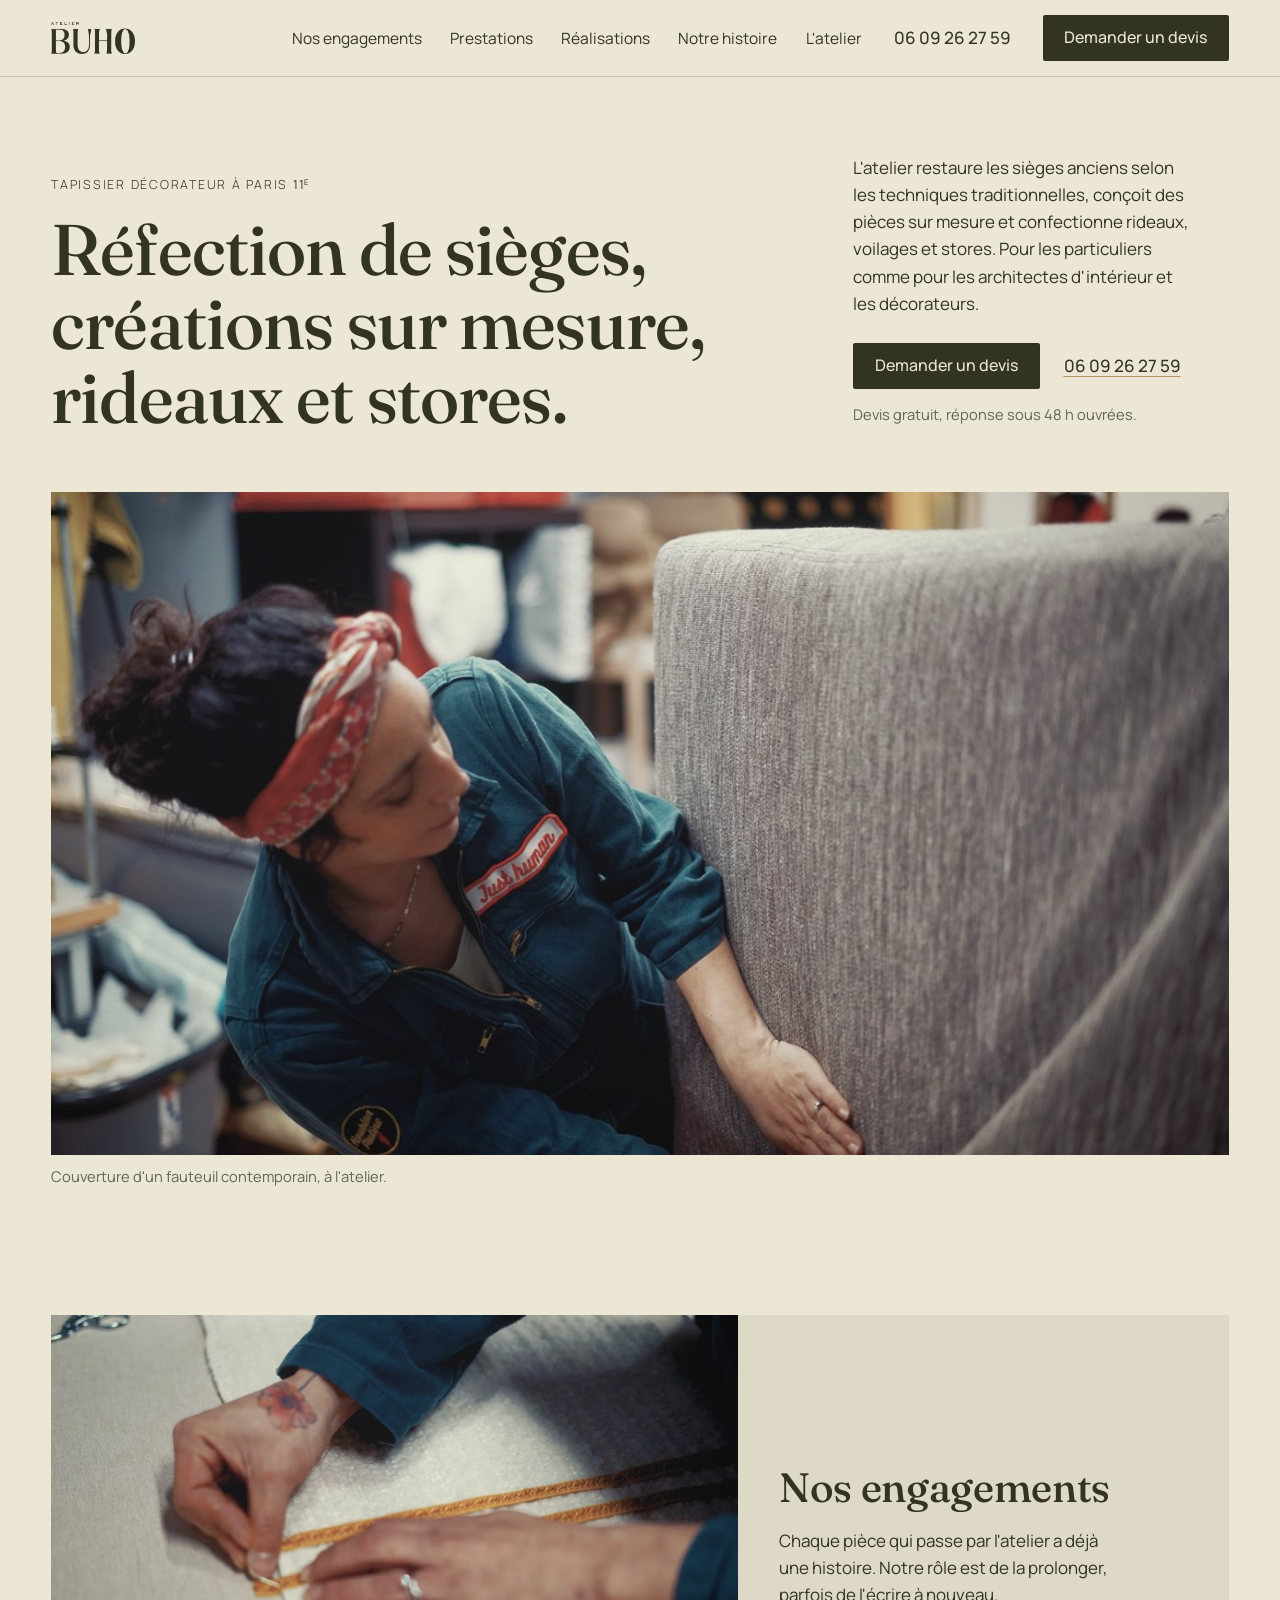
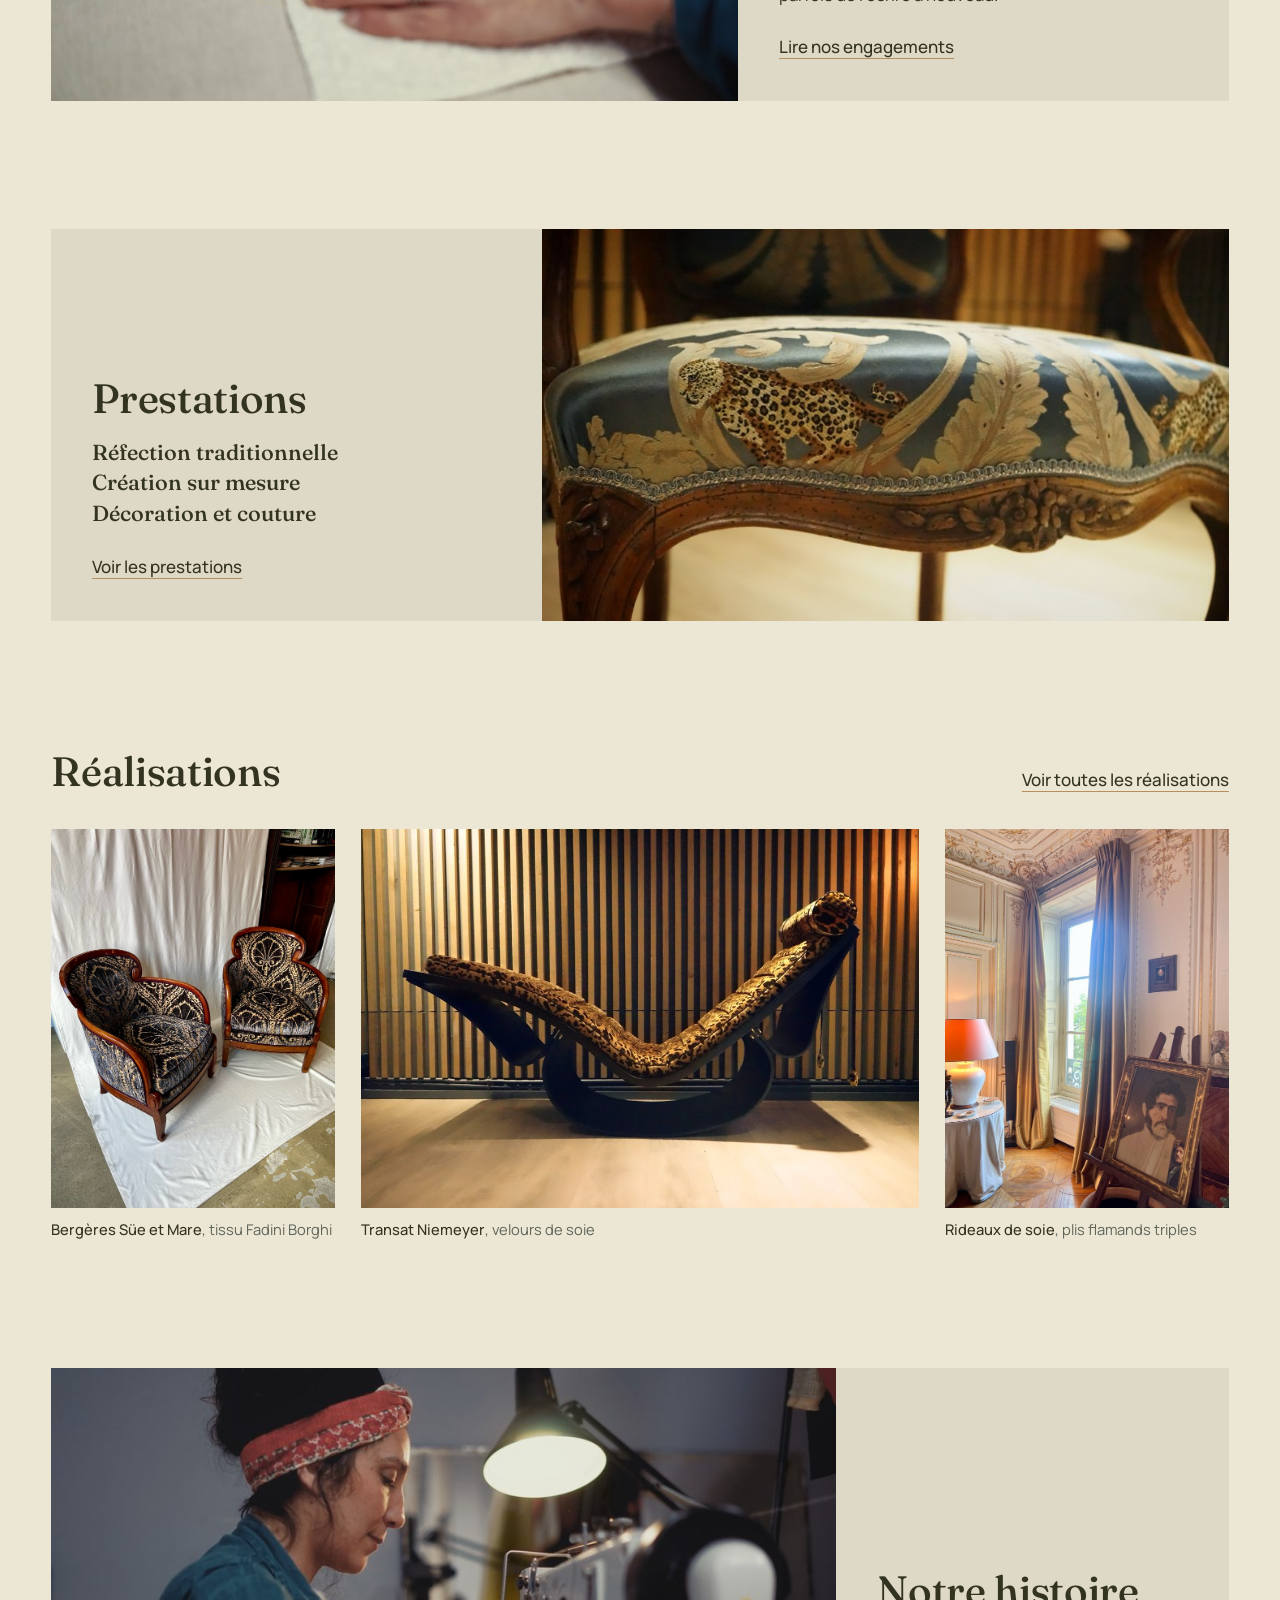
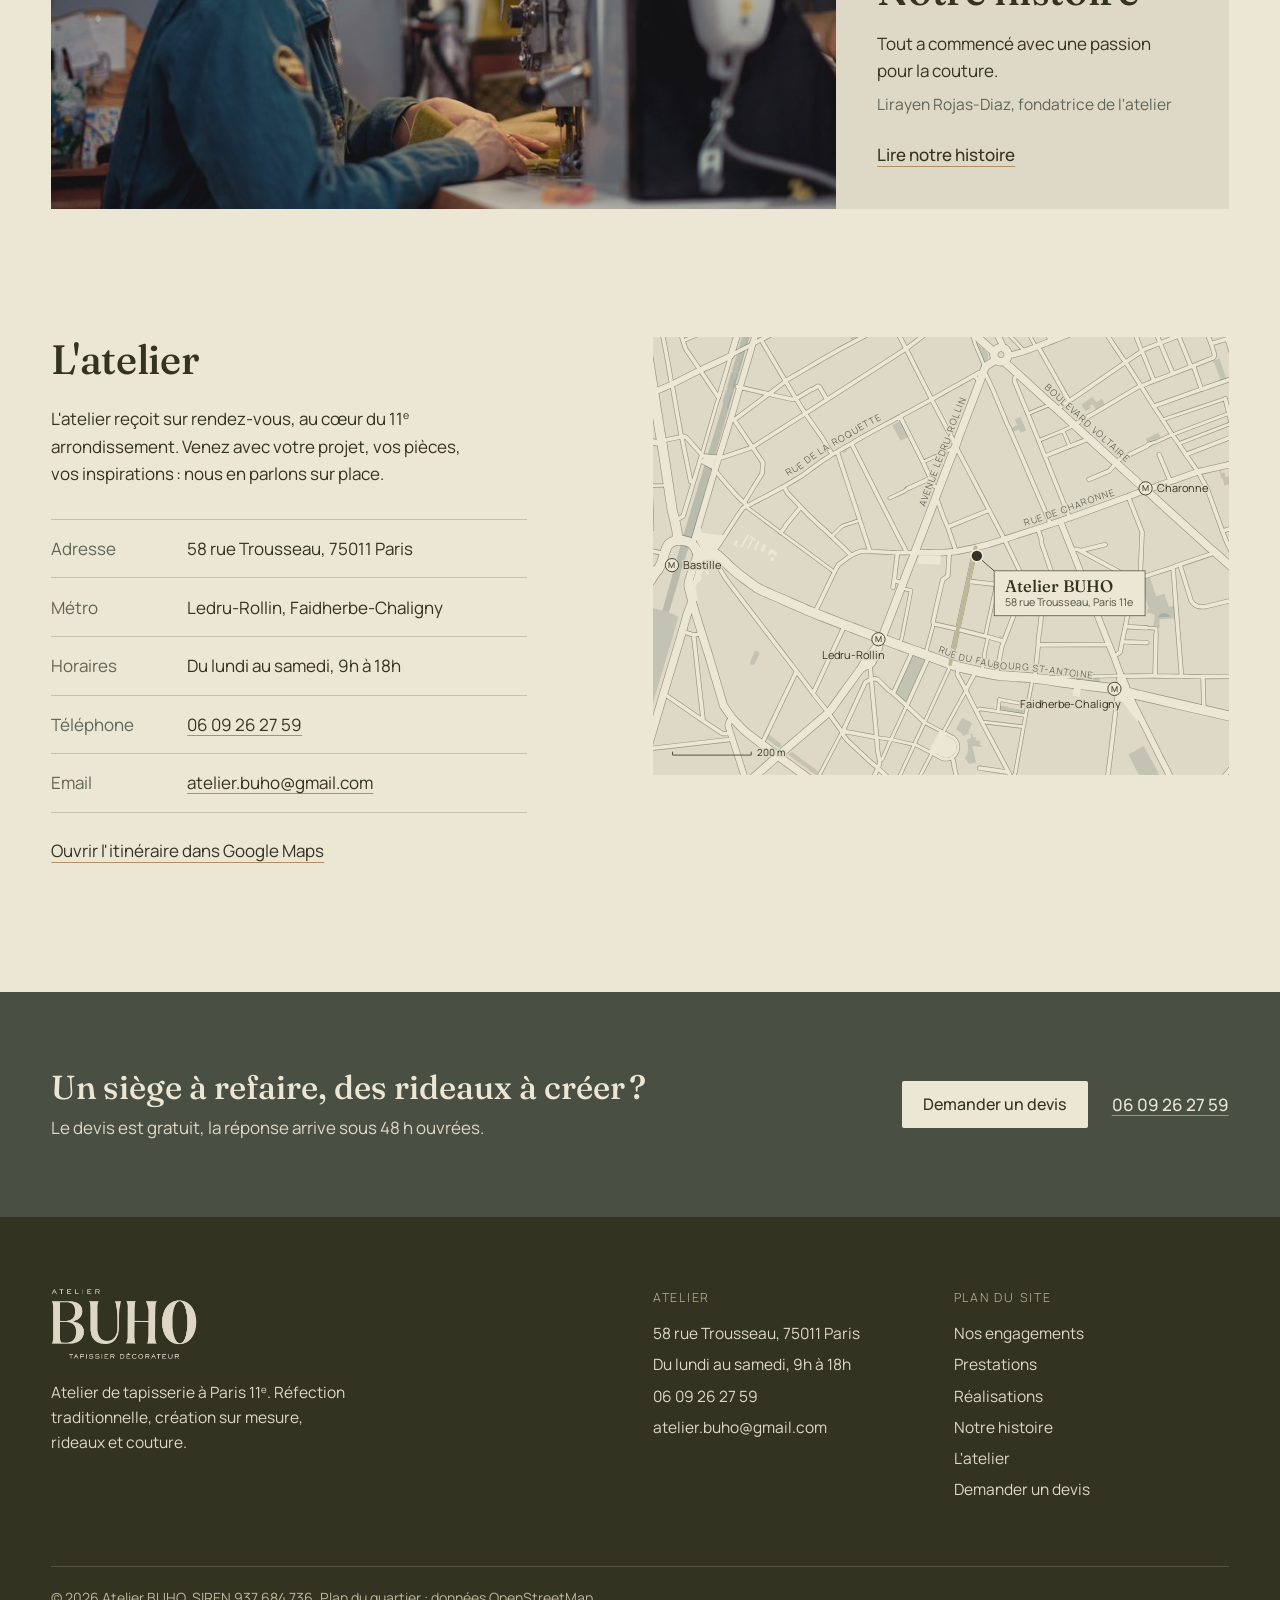
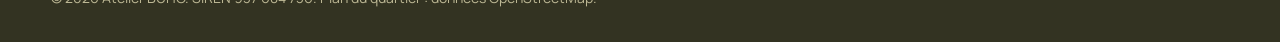
==== v4/index.html @ 05dddcb2 "V3 (une page) et V4 (accueil allégé + pages) - index-v3.html : refonte éditoriale sur une seule page" ====
<!DOCTYPE html>
<html lang="fr">
<head>
  <meta charset="UTF-8" />
  <meta name="viewport" content="width=device-width, initial-scale=1.0" />
  <title>Atelier BUHO · Tapissier décorateur à Paris 11ᵉ · Réfection et création sur mesure</title>
  <meta name="description" content="Atelier de tapisserie décorateur à Paris 11ᵉ, rue Trousseau. Réfection traditionnelle de sièges, création sur mesure, rideaux et décoration couture. Savoir-faire artisanal pour particuliers et professionnels." />
  <meta name="author" content="Atelier BUHO" />
  <meta name="robots" content="index, follow" />

  <meta property="og:type" content="website" />
  <meta property="og:locale" content="fr_FR" />
  <meta property="og:site_name" content="Atelier BUHO" />
  <meta property="og:title" content="Atelier BUHO · Tapissier décorateur à Paris 11ᵉ · Réfection et création sur mesure" />
  <meta property="og:description" content="Atelier de tapisserie décorateur à Paris 11ᵉ, rue Trousseau. Réfection traditionnelle de sièges, création sur mesure, rideaux et décoration couture. Savoir-faire artisanal pour particuliers et professionnels." />
  <meta property="og:image" content="../images/photos/atelier-couverture-fauteuil-1280.jpg" />
  <meta name="twitter:card" content="summary_large_image" />

  <!-- Schema.org : LocalBusiness -->
  <script type="application/ld+json">
  {
    "@context": "https://schema.org",
    "@type": "LocalBusiness",
    "@id": "https://atelier-buho.com/#business",
    "name": "Atelier BUHO",
    "description": "Atelier de tapisserie décorateur à Paris 11ᵉ. Réfection traditionnelle, création sur mesure, rideaux et décoration couture.",
    "url": "https://atelier-buho.com/",
    "telephone": "+33609262759",
    "email": "atelier.buho@gmail.com",
    "image": "https://atelier-buho.com/images/photos/atelier-couverture-fauteuil-1280.jpg",
    "priceRange": "€€€",
    "openingHours": "Mo-Sa 09:00-18:00",
    "address": {
      "@type": "PostalAddress",
      "streetAddress": "58 rue Trousseau",
      "addressLocality": "Paris",
      "postalCode": "75011",
      "addressCountry": "FR"
    },
    "geo": {
      "@type": "GeoCoordinates",
      "latitude": "48.8538",
      "longitude": "2.3795"
    },
    "founder": {
      "@type": "Person",
      "name": "Lirayen Rojas-Diaz",
      "jobTitle": "Tapissière décoratrice"
    },
    "areaServed": {
      "@type": "City",
      "name": "Paris"
    },
    "knowsAbout": [
      "Tapisserie d'ameublement",
      "Réfection de sièges anciens",
      "Création de mobilier sur mesure",
      "Rideaux sur mesure",
      "Décoration textile"
    ]
  }
  </script>

  <!-- Substituts web (utilisés seulement si les polices de la charte ne sont pas disponibles) -->
  <link rel="preconnect" href="https://fonts.googleapis.com" />
  <link rel="preconnect" href="https://fonts.gstatic.com" crossorigin />
  <link href="https://fonts.googleapis.com/css2?family=Fraunces:opsz,wght@9..144,500&display=swap" rel="stylesheet" />
  <link href="https://fonts.googleapis.com/css2?family=Manrope:wght@400;500&display=swap" rel="stylesheet" />
  <link rel="stylesheet" href="styles.css" />
</head>
<body class="has-bar">

  <header class="site-header" id="site-header">
    <div class="wrap">
      <a href="index.html" class="brand"><img src="../images/logos/buho-logo-nav-sombre.png" width="600" height="227" alt="Atelier BUHO, retour à l'accueil" /></a>
      <nav class="nav" id="nav" aria-label="Navigation principale">
        <ul>
          <li><a href="engagements.html">Nos engagements</a></li>
          <li><a href="prestations.html">Prestations</a></li>
          <li><a href="realisations.html">Réalisations</a></li>
          <li><a href="histoire.html">Notre histoire</a></li>
          <li><a href="#atelier">L'atelier</a></li>
          <li class="nav-rdv"><a href="contact.html">Demander un devis</a></li>
        </ul>
      </nav>
      <a href="tel:+33609262759" class="header-tel">06 09 26 27 59</a>
      <a href="contact.html" class="btn header-cta">Demander un devis</a>
      <button type="button" class="menu-toggle" id="menu-toggle" aria-expanded="false" aria-controls="nav">Menu</button>
    </div>
  </header>

  <main>

    <!-- OUVERTURE -->
    <section class="hero" id="top">
      <div class="wrap">
        <div class="hero-head cols">
          <div class="hero-title">
            <h1 class="label">Tapissier décorateur à Paris <span class="num">11<sup>e</sup></span></h1>
            <p class="display"><span>Réfection de sièges,</span> <span>créations sur mesure,</span> <span>rideaux et stores.</span></p>
          </div>
          <div class="hero-aside">
            <p>L'atelier restaure les sièges anciens selon les techniques traditionnelles, conçoit des pièces sur mesure et confectionne rideaux, voilages et stores. Pour les particuliers comme pour les architectes d'intérieur et les décorateurs.</p>
            <p class="actions">
              <a href="contact.html" class="btn">Demander un devis</a>
              <a href="tel:+33609262759" class="tel nowrap">06 09 26 27 59</a>
            </p>
            <p class="reassure">Devis gratuit, réponse sous 48 h ouvrées.</p>
          </div>
        </div>
        <figure>
          <img src="../images/photos/atelier-couverture-fauteuil-1280.jpg" srcset="../images/photos/atelier-couverture-fauteuil-1280.jpg 1280w, ../images/photos/atelier-couverture-fauteuil-2560.jpg 2560w" sizes="(min-width: 1440px) 1320px, 92vw" width="2560" height="1440" alt="Lirayen Rojas-Diaz tend un tissu gris sur le dossier d'un fauteuil contemporain, dans l'atelier" />
          <figcaption>Couverture d'un fauteuil contemporain, à l'atelier.</figcaption>
        </figure>
      </div>
    </section>

    <!-- NOS ENGAGEMENTS -->
    <section class="teaser">
      <div class="wrap cols">
        <a href="engagements.html" class="teaser-media" tabindex="-1" aria-hidden="true">
          <img src="../images/photos/atelier-passementerie-mains-900.jpg" srcset="../images/photos/atelier-passementerie-mains-900.jpg 900w, ../images/photos/atelier-passementerie-mains-1800.jpg 1800w" sizes="(max-width: 900px) 92vw, 54vw" width="1800" height="1013" loading="lazy" decoding="async" alt="Deux mains épinglent un galon doré sur un tissu clair" />
        </a>
        <div class="teaser-text">
          <h2>Nos engagements</h2>
          <p>Chaque pièce qui passe par l'atelier a déjà une histoire. Notre rôle est de la prolonger, parfois de l'écrire à nouveau.</p>
          <a class="more" href="engagements.html">Lire nos engagements</a>
        </div>
      </div>
    </section>

    <!-- PRESTATIONS -->
    <section class="teaser flip">
      <div class="wrap cols">
        <a href="prestations.html" class="teaser-media" tabindex="-1" aria-hidden="true">
          <img src="../images/photos/cabriolet-louis-xv-rubelli-900.jpg" srcset="../images/photos/cabriolet-louis-xv-rubelli-900.jpg 900w, ../images/photos/cabriolet-louis-xv-rubelli-1800.jpg 1800w" sizes="(max-width: 900px) 92vw, 54vw" width="1800" height="1027" loading="lazy" decoding="async" alt="Détail de l'assise d'un cabriolet Louis XV : soierie bleue à feuillages et léopard, galon et bois sculpté" />
        </a>
        <div class="teaser-text">
          <h2>Prestations</h2>
          <ul class="teaser-list">
            <li><a href="prestations.html#refection">Réfection traditionnelle</a></li>
            <li><a href="prestations.html#creation">Création sur mesure</a></li>
            <li><a href="prestations.html#couture">Décoration et couture</a></li>
          </ul>
          <a class="more" href="prestations.html">Voir les prestations</a>
        </div>
      </div>
    </section>

    <!-- RÉALISATIONS -->
    <section class="teaser">
      <div class="wrap">
        <div class="teaser-head">
          <h2>Réalisations</h2>
          <a class="more" href="realisations.html">Voir toutes les réalisations</a>
        </div>
        <div class="row">
          <figure style="--ar: 0.750">
            <img src="../images/photos/bergeres-sue-et-mare-700.jpg" srcset="../images/photos/bergeres-sue-et-mare-700.jpg 700w, ../images/photos/bergeres-sue-et-mare-1400.jpg 1400w" sizes="(max-width: 640px) 92vw, (min-width: 1440px) 333px, 23vw" width="1400" height="1867" loading="lazy" decoding="async" alt="Paire de bergères Art déco en bois verni, recouvertes d'un velours sombre à grands motifs clairs" />
            <figcaption><strong>Bergères Süe et Mare</strong>, tissu Fadini Borghi</figcaption>
          </figure>
          <figure style="--ar: 1.476">
            <img src="../images/photos/transat-niemeyer-profil-900.jpg" srcset="../images/photos/transat-niemeyer-profil-900.jpg 900w, ../images/photos/transat-niemeyer-profil-1800.jpg 1594w" sizes="(max-width: 640px) 92vw, (min-width: 1440px) 655px, 46vw" width="1594" height="1080" loading="lazy" decoding="async" alt="Transat à bascule vu de profil, matelas en velours imprimé léopard, devant un mur de lattes de bois" />
            <figcaption><strong>Transat Niemeyer</strong>, velours de soie</figcaption>
          </figure>
          <figure style="--ar: 0.750">
            <img src="../images/photos/rideaux-soie-plis-flamands-700.jpg" srcset="../images/photos/rideaux-soie-plis-flamands-700.jpg 700w, ../images/photos/rideaux-soie-plis-flamands-1400.jpg 1400w" sizes="(max-width: 640px) 92vw, (min-width: 1440px) 333px, 23vw" width="1400" height="1867" loading="lazy" decoding="async" alt="Grands rideaux de soie dorée dans un salon à boiseries et plafond mouluré" />
            <figcaption><strong>Rideaux de soie</strong>, plis flamands triples</figcaption>
          </figure>
        </div>
      </div>
    </section>

    <!-- NOTRE HISTOIRE -->
    <section class="teaser wide">
      <div class="wrap cols">
        <a href="histoire.html" class="teaser-media" tabindex="-1" aria-hidden="true">
          <img src="../images/photos/lirayen-machine-900.jpg" srcset="../images/photos/lirayen-machine-900.jpg 900w, ../images/photos/lirayen-machine-1800.jpg 1800w" sizes="(max-width: 900px) 92vw, 62vw" width="1800" height="1013" loading="lazy" decoding="async" alt="Lirayen Rojas-Diaz de profil, à la machine à coudre, sous la lampe de l'atelier" />
        </a>
        <div class="teaser-text">
          <h2>Notre histoire</h2>
          <p>Tout a commencé avec une passion pour la couture.</p>
          <p class="byline">Lirayen Rojas-Diaz, fondatrice de l'atelier</p>
          <a class="more" href="histoire.html">Lire notre histoire</a>
        </div>
      </div>
    </section>

    <!-- L'ATELIER -->
    <section class="place-section" id="atelier">
      <div class="wrap">
        <div class="place cols">
          <div class="place-info">
            <h2>L'atelier</h2>
            <p>L'atelier reçoit sur rendez-vous, au cœur du 11<sup>e</sup> arrondissement. Venez avec votre projet, vos pièces, vos inspirations : nous en parlons sur place.</p>
            <dl class="info">
              <div>
                <dt>Adresse</dt>
                <dd>58 rue Trousseau, 75011 Paris</dd>
              </div>
              <div>
                <dt>Métro</dt>
                <dd>Ledru-Rollin, Faidherbe-Chaligny</dd>
              </div>
              <div>
                <dt>Horaires</dt>
                <dd>Du lundi au samedi, 9h à 18h</dd>
              </div>
              <div>
                <dt>Téléphone</dt>
                <dd><a href="tel:+33609262759" class="nowrap">06 09 26 27 59</a></dd>
              </div>
              <div>
                <dt>Email</dt>
                <dd><a href="mailto:atelier.buho@gmail.com">atelier.buho@gmail.com</a></dd>
              </div>
            </dl>
            <a class="more" href="https://www.google.com/maps/search/?api=1&amp;query=58+rue+Trousseau+75011+Paris" target="_blank" rel="noopener">Ouvrir l'itinéraire dans Google Maps</a>
          </div>
          <!-- CARTE -->
          <figure class="place-map">
            <a class="plan" href="https://www.google.com/maps/search/?api=1&amp;query=58+rue+Trousseau+75011+Paris" target="_blank" rel="noopener" aria-label="Plan du quartier. L'atelier se trouve au 58 rue Trousseau, entre la rue de Charonne et la rue du Faubourg Saint-Antoine, à quelques minutes à pied des métros Ledru-Rollin et Faidherbe-Chaligny. Ouvrir dans Google Maps.">
<svg viewBox="0 0 1000 760" xmlns="http://www.w3.org/2000/svg" preserveAspectRatio="xMidYMid slice" aria-hidden="true">
<rect width="1000" height="760" fill="#ded8c6"/>
<path d="M39.6 483.6L26.7 505.4L-0.0 550.3L-8.0 564.3L-9.1 568.7L-12.2 567.7L-13.1 570.9L-10.0 571.8L-7.9 577.8L-38.9 686.1L-39.6 688.5L-46.9 714.1L-58.0 792.1L-61.2 814.9L-64.1 836.0L-65.5 837.3L-88.6 843.8L-90.3 843.9L-91.2 843.8L-92.1 843.4L-92.7 843.1L-93.3 842.6L-96.5 839.1L-96.6 838.7L-97.0 838.5L-97.6 838.5L-98.7 839.4L-98.5 839.6L-99.8 840.7L-100.5 841.3L-100.7 841.4L-100.9 840.3L-101.3 839.3L-101.9 838.4L-102.7 837.8L-103.6 837.4L-104.4 837.1L-103.4 836.2L-100.7 833.9L-106.5 827.4L-109.8 823.5L-67.3 680.3L-66.5 677.6L-4.1 469.3L16.1 475.3L16.5 474.2L17.1 474.4L20.9 475.5L22.6 476.0L27.7 477.5L27.6 478.1L27.4 478.6L36.6 481.6L36.3 482.6L39.6 483.6Z M44.1 486.1L39.1 503.1L37.6 508.4L36.2 513.3L34.1 521.1L23.0 558.0L19.3 570.3L19.0 571.5L16.4 580.2L14.9 584.9L-17.8 693.7L-18.5 696.0L-29.8 733.8L-39.7 767.0L-40.7 770.5L-41.8 774.3L-45.2 786.0L-46.6 790.7L-51.9 808.2L-53.4 813.0L-61.2 814.9L-58.0 792.1L-46.9 714.1L-39.6 688.5L-38.9 686.1L-7.9 577.8L-10.0 571.8L-13.1 570.9L-12.2 567.7L-9.1 568.7L-8.0 564.3L-0.0 550.3L26.7 505.4L39.6 483.6L40.7 483.9L44.1 486.1Z M602.2 639.6L601.4 643.9L601.2 646.8L602.3 646.7L602.9 647.7L604.2 649.6L633.1 654.0L633.3 653.0L642.5 654.5L642.7 653.5L643.0 651.8L643.5 649.2L643.6 648.1L617.3 643.2L616.1 643.1L616.3 642.1L610.0 641.0L608.7 640.8L608.0 640.7L602.2 639.6Z M293.6 758.7L293.3 759.4L291.3 762.6L289.8 765.4L290.3 765.7L290.1 765.9L291.7 767.0L291.8 766.9L293.1 767.8L301.2 773.7L307.8 778.6L313.8 782.9L320.7 788.0L327.8 793.2L333.5 797.4L335.2 798.6L340.1 802.2L345.1 805.8L345.3 806.0L351.2 810.3L354.1 812.4L354.7 812.5L355.1 812.3L355.4 812.0L356.3 810.0L357.5 807.2L358.1 806.0L351.4 801.2L350.0 800.1L345.7 797.0L342.4 794.5L340.0 792.8L293.6 758.7Z M255.4 731.0L254.3 730.1L246.9 724.6L245.4 723.5L241.2 720.4L238.1 722.8L235.0 725.3L235.4 725.6L235.3 725.8L236.9 727.0L237.0 726.8L239.2 728.4L246.2 733.5L252.6 738.2L259.0 742.9L265.1 747.4L272.0 752.4L278.6 757.2L281.9 759.6L281.8 759.8L283.2 760.8L283.4 760.7L283.6 760.9L285.1 758.1L286.7 755.3L287.0 754.8L287.2 754.4L281.2 750.1L280.0 749.2L276.1 746.3L255.4 731.0Z M368.5 814.7L367.2 813.8L365.2 816.5L363.3 819.2L367.5 822.2L373.0 826.3L374.2 827.2L379.3 830.9L386.9 836.5L394.0 841.7L400.1 846.2L403.9 848.9L406.3 846.0L408.1 843.8L368.5 814.7Z M201.0 690.1L200.5 691.2L199.1 694.0L198.3 695.7L197.4 697.7L197.7 697.9L197.5 698.1L199.1 699.3L199.3 699.1L200.6 700.1L206.5 704.4L213.9 709.9L216.5 711.8L216.4 711.9L218.0 713.1L218.1 712.9L218.3 713.1L221.3 710.5L223.6 708.6L223.8 708.3L224.1 708.1L201.0 690.1Z M545.0 699.7L552.8 695.5L551.0 688.7L555.5 689.3L554.9 694.6L561.0 695.3L560.4 700.1L568.2 701.1L567.5 708.2L570.5 708.6L570.1 711.6L554.3 710.0L560.7 738.9L549.4 741.4L548.9 739.7L546.8 740.1L545.8 736.5L543.7 733.8L541.4 732.2L543.8 728.0L545.7 723.3L546.8 717.4L546.9 710.2L546.2 704.3L545.0 699.7Z M606.7 792.0L610.6 792.3L609.3 795.1L606.7 792.0Z M536.7 661.2L545.4 665.9L548.2 667.3L551.2 668.9L554.0 670.4L551.4 676.0L550.6 678.0L550.4 677.9L548.3 682.2L548.0 688.2L539.1 692.6L536.7 689.6L533.5 686.4L529.4 683.1L526.0 681.0L530.5 672.6L536.7 661.2Z M783.2 -126.1L776.7 -125.2L781.3 -113.6L793.3 -83.8L794.1 -83.8L795.0 -83.7L796.3 -83.1L797.2 -82.3L797.9 -81.6L798.4 -80.5L798.6 -79.6L798.6 -78.6L798.2 -77.2L797.5 -76.0L796.6 -75.3L798.9 -69.7L804.2 -56.4L806.0 -55.6L838.0 -68.9L837.7 -69.6L841.3 -71.0L841.6 -70.4L844.0 -71.4L845.4 -71.9L845.1 -72.6L846.2 -73.0L846.6 -71.9L847.9 -72.4L848.7 -72.7L849.0 -72.8L848.6 -74.0L849.7 -74.5L850.0 -73.8L853.8 -75.3L853.5 -76.0L857.3 -77.5L857.5 -76.8L859.7 -77.7L868.2 -81.2L864.6 -90.6L867.5 -91.7L867.8 -91.2L873.8 -93.7L873.6 -94.2L874.7 -94.6L874.9 -94.1L876.7 -94.9L875.3 -98.5L875.0 -98.3L873.8 -101.4L874.6 -101.7L872.1 -107.8L871.7 -107.6L870.4 -110.9L867.4 -109.7L867.2 -110.2L861.0 -107.7L861.2 -107.2L858.4 -106.1L854.6 -115.7L857.4 -116.7L857.6 -116.2L863.9 -118.7L863.6 -119.2L866.5 -120.4L865.3 -123.6L865.8 -123.7L863.3 -129.8L862.5 -129.5L861.2 -132.6L861.6 -132.8L860.1 -136.4L858.4 -135.7L858.6 -135.2L857.3 -134.7L857.1 -135.2L851.1 -132.9L851.3 -132.3L848.5 -131.3L844.7 -140.8L847.5 -141.9L848.1 -142.1L844.3 -152.2L843.8 -153.4L824.9 -146.0L820.8 -156.1L818.0 -154.9L818.8 -151.5L816.7 -150.6L815.4 -153.8L813.3 -159.0L811.5 -158.3L812.2 -156.6L807.2 -154.7L807.5 -153.3L800.4 -150.7L801.1 -149.0L792.3 -145.7L792.4 -143.8L791.2 -142.4L789.6 -141.9L788.0 -142.2L786.9 -143.5L783.5 -142.1L783.1 -143.1L779.3 -141.6L778.9 -142.6L777.1 -141.8L776.4 -143.3L774.9 -142.7L775.1 -142.2L775.1 -141.9L774.9 -141.6L774.6 -141.3L774.3 -141.2L773.9 -141.1L773.5 -141.2L773.1 -141.5L773.2 -141.2L776.3 -139.6L778.2 -137.8L779.1 -135.9L779.3 -133.9L780.8 -133.0L783.3 -134.2L783.3 -131.4L783.1 -130.1L782.2 -128.7L782.7 -127.4L783.2 -126.1Z M169.0 -14.6L171.9 -13.8L164.1 12.5L160.4 14.4L169.0 -14.6Z M188.1 -78.2L190.8 -77.4L172.6 -16.0L169.8 -16.8L170.9 -20.6L170.9 -24.2L174.2 -31.7L175.6 -40.9L178.9 -47.0L188.1 -78.2Z M151.2 19.2L147.6 21.0L159.1 -17.5L161.8 -16.7L151.2 19.2Z M186.0 -108.2L188.8 -107.4L188.3 -105.4L187.6 -99.1L185.3 -95.6L183.4 -82.1L179.7 -76.8L172.2 -51.7L171.5 -45.5L168.7 -37.4L166.6 -27.9L162.3 -19.0L159.9 -19.8L176.8 -76.9L178.9 -81.5L182.3 -92.8L182.9 -97.9L186.0 -108.2Z M149.3 61.3L146.8 60.6L157.1 25.7L160.4 24.0L149.3 61.3Z M139.5 58.4L136.9 57.6L144.5 32.2L147.8 30.6L139.5 58.4Z M136.1 59.9L138.8 60.6L138.5 61.5L139.0 67.9L133.7 79.0L133.9 81.4L130.0 89.5L127.6 88.7L136.1 59.9Z M127.9 123.4L136.7 94.1L139.4 94.8L130.0 126.4L127.9 123.4Z M140.2 92.5L137.5 91.6L138.5 88.0L137.8 83.4L139.9 80.0L140.1 75.1L143.9 70.0L146.0 62.7L148.8 63.5L140.2 92.5Z M126.9 91.0L129.5 91.7L122.4 115.3L121.9 114.5L120.5 112.5L126.9 91.0Z M415.4 153.3L418.5 151.6L429.4 145.4L430.8 148.2L435.6 157.6L438.0 162.2L440.7 167.5L441.1 168.2L441.6 169.3L443.6 173.2L430.0 180.1L421.9 165.3L415.4 153.3Z M581.6 30.5L582.1 36.3L581.9 37.0L580.6 39.5L573.7 43.8L570.9 37.3L567.6 29.6L560.5 13.4L562.7 11.5L570.8 19.3L571.6 18.4L574.0 20.6L575.7 22.7L578.8 25.5L579.8 27.0L580.2 27.8L581.6 30.5Z M661.8 479.2L641.1 474.4L641.2 473.8L633.0 471.8L633.5 470.5L635.0 466.5L638.3 457.5L641.2 449.8L643.3 444.4L650.4 446.1L657.8 447.8L661.4 448.7L666.0 449.7L669.1 451.2L671.0 453.9L671.6 457.4L671.2 461.1L669.9 472.4L669.1 478.8L669.0 480.2L661.9 478.9L661.8 479.2Z M665.6 419.5L666.8 419.0L688.4 410.0L689.2 412.4L689.4 412.9L689.6 413.4L689.9 414.3L690.1 415.0L683.5 429.6L672.9 434.0L661.0 431.2L660.4 431.1L659.6 430.9L652.7 429.3L649.5 422.8L645.9 415.6L661.7 409.2L662.2 410.4L665.6 419.5Z M862.7 417.3L873.5 450.5L887.8 445.8L889.1 449.8L890.1 452.7L892.4 459.4L892.7 460.4L893.1 461.7L893.6 463.2L894.2 465.0L894.5 465.8L895.2 468.1L904.2 467.5L904.3 469.0L904.4 471.2L905.2 480.4L905.8 488.4L901.7 488.7L884.1 489.8L879.3 490.2L879.9 504.9L875.7 504.9L875.6 501.8L869.0 501.7L869.4 493.2L870.5 493.3L871.0 481.6L866.9 481.4L867.0 479.9L862.9 479.7L860.3 479.6L857.4 479.5L858.8 471.6L860.6 471.4L859.3 467.4L857.6 462.3L854.5 452.9L851.4 443.6L850.2 440.0L849.5 437.8L848.9 436.2L848.1 433.6L847.2 431.2L846.9 430.2L844.6 423.1L848.9 421.7L851.8 420.8L852.8 420.5L853.7 420.2L854.4 420.0L861.0 417.8L862.7 417.3Z M750.5 592.8L773.8 592.3L774.6 592.6L775.2 593.2L775.5 593.9L775.4 598.7L775.1 599.5L774.5 600.1L773.4 600.4L750.5 597.8L750.5 592.8Z M742.5 597.0L730.4 595.6L729.8 595.2L729.5 594.7L729.5 593.8L730.0 593.2L730.8 592.9L742.6 592.8L742.5 597.0Z M440.3 631.1L436.8 631.8L430.0 625.6L429.7 625.4L422.6 618.9L421.9 615.3L435.1 585.9L435.4 585.3L449.5 554.2L450.3 553.8L452.7 552.7L460.6 555.6L461.4 555.9L462.6 556.3L470.0 559.0L471.3 562.3L457.1 593.8L456.4 595.5L440.3 631.1Z M1035.1 116.7L1023.8 120.6L1026.3 127.5L1030.6 139.9L1030.3 140.5L1030.3 141.2L1030.8 141.7L1031.3 141.9L1031.8 143.4L1031.5 143.9L1031.5 144.6L1031.9 145.1L1032.5 145.1L1033.3 147.6L1033.1 148.0L1033.0 148.7L1033.4 149.2L1033.9 149.3L1034.7 151.5L1034.5 151.8L1034.5 152.3L1034.8 152.7L1035.2 152.9L1037.0 158.2L1036.8 158.7L1036.8 159.2L1037.2 159.6L1037.6 159.8L1038.4 161.9L1038.1 162.3L1038.1 162.8L1038.5 163.3L1038.9 163.4L1041.3 170.2L1044.4 169.4L1084.8 159.9L1083.4 153.9L1079.5 137.2L1076.8 125.7L1074.1 114.4L1073.6 112.1L1072.6 108.2L1064.6 111.0L1053.7 114.8L1056.6 122.7L1039.2 128.9L1035.1 116.7Z M855.6 177.7L855.0 176.7L872.9 168.2L877.3 166.0L881.3 174.3L876.5 176.6L862.0 183.4L859.5 184.6L855.6 177.7Z M971.3 43.2L973.6 40.7L980.4 38.1L982.8 37.2L983.0 37.1L983.3 37.9L987.9 50.7L991.9 62.1L995.8 73.4L984.7 77.3L983.9 76.3L983.3 75.6L984.8 72.7L974.5 44.6L971.3 43.2Z M779.1 107.4L769.3 113.2L763.0 104.1L743.7 117.3L751.1 128.4L751.6 128.2L754.9 126.4L759.5 123.9L760.7 123.3L760.0 122.0L758.9 119.5L763.5 116.7L768.6 125.4L770.3 124.4L784.2 116.2L779.1 107.4Z M627.8 142.8L630.5 149.3L630.9 149.1L632.7 153.3L622.1 157.9L623.8 161.8L625.0 164.6L635.7 160.1L636.3 161.5L638.3 166.1L648.1 161.8L644.2 153.1L643.1 150.7L639.9 143.4L638.4 140.2L638.0 139.3L637.7 138.5L634.4 140.0L628.0 142.7L627.8 142.8Z M1016.2 237.6L1010.4 239.0L994.1 243.0L992.2 235.4L992.0 235.4L991.0 235.7L987.3 236.6L985.7 230.4L984.4 230.7L983.2 231.0L987.1 246.3L989.2 245.8L992.1 257.7L1003.9 255.3L1005.3 260.6L1016.6 260.0L1021.2 258.9L1016.2 237.6Z M331.1 -19.6L333.8 -21.1L346.0 -27.8L356.8 -14.0L364.1 -6.4L365.5 -5.0L363.4 -3.8L353.6 1.2L345.9 5.1L344.9 5.5L337.4 -8.2L331.1 -19.6Z M329.5 198.0L331.4 196.9L331.9 197.9L332.4 197.8L332.7 198.1L332.9 198.1L333.4 198.0L333.7 197.6L333.8 197.4L333.7 196.9L334.0 196.8L333.6 195.8L335.4 194.8L337.1 197.9L335.4 198.9L333.0 200.3L331.2 201.3L329.5 198.0Z M825.6 724.8L852.0 710.0L874.0 750.3L891.7 792.5L869.6 804.3L866.6 802.9L863.9 801.7L826.9 727.4L825.6 724.8Z M633.4 412.0L633.3 411.6L633.4 411.1L633.5 410.8L633.8 410.5L634.2 410.3L634.6 410.2L635.0 410.3L635.4 410.5L635.7 410.9L635.8 411.3L635.9 411.7L635.7 412.1L635.5 412.4L635.1 412.7L634.7 412.8L634.3 412.8L633.9 412.6L633.6 412.3L633.4 412.0Z M806.9 18.5L807.7 17.9L811.8 23.8L810.9 24.4L806.9 18.5Z M812.5 26.8L813.5 26.2L817.4 32.0L816.4 32.6L812.5 26.8Z M475.3 241.5L477.3 240.5L475.0 236.0L473.0 237.0L475.3 241.5Z M592.8 424.4L597.4 425.0L600.9 425.4L601.3 421.8L589.7 420.2L589.5 421.1L593.3 421.6L592.8 424.4Z M176.4 545.8L177.6 544.9L179.3 544.6L181.3 545.0L182.8 545.8L183.8 546.9L184.7 548.5L184.8 549.6L184.1 551.6L175.8 568.0L174.4 568.9L172.3 569.2L170.7 569.1L169.6 568.4L168.8 567.3L168.7 565.7L168.7 564.5L169.4 562.4L176.4 545.8Z M813.7 623.0L813.2 623.3L812.7 623.8L812.6 624.5L812.7 625.1L813.1 625.7L813.6 626.2L814.7 626.6L816.5 626.6L817.4 626.3L818.1 625.6L818.4 625.0L818.3 624.2L818.1 623.5L817.3 623.1L816.1 622.8L814.8 622.7L813.7 623.0Z M820.3 631.4L819.9 631.7L819.7 632.7L820.0 633.9L820.7 635.0L821.8 635.9L822.7 636.3L823.9 636.1L824.4 635.2L824.3 634.2L823.9 632.9L822.9 631.7L821.7 631.2L821.0 631.1L820.3 631.4Z M824.8 637.5L824.3 638.0L824.4 639.1L824.6 639.9L825.4 640.8L826.3 641.2L827.1 641.0L827.5 640.6L827.6 639.9L827.3 638.9L826.7 637.6L825.6 637.3L824.8 637.5Z M-4.1 -30.6L-3.5 -26.5L1.5 -27.3L2.1 -28.1L1.7 -30.8L0.9 -31.4L-4.1 -30.6Z M601.2 521.2L604.9 522.1L608.0 520.8L608.1 520.6L605.2 519.4L602.5 518.4L602.0 518.1L601.2 521.2Z M469.7 247.0L470.6 248.7L474.2 246.9L473.4 245.2L469.7 247.0Z M449.1 256.2L450.0 258.1L460.5 253.1L459.7 251.3L449.1 256.2Z M435.7 262.0L436.5 263.8L440.5 262.0L439.7 260.1L435.7 262.0Z" fill="#85918a" fill-opacity="0.3"/>
<path d="M69.9 339.5L66.2 352.4L49.2 404.7L47.3 411.5L46.9 412.9L39.3 439.6L27.7 477.5L22.6 476.0L20.9 475.5L17.1 474.4L16.5 474.2L23.5 449.3L26.5 438.8L52.1 346.1L55.3 335.5L61.9 337.3L69.9 339.5Z M55.3 335.5L60.0 320.2L68.4 292.2L187.4 -101.0L199.7 -143.4L208.9 -177.0L214.3 -213.9L213.1 -246.8L210.2 -269.8L207.4 -285.0L199.3 -309.4L181.4 -353.0L145.7 -422.0L45.2 -617.4L51.0 -616.2L55.9 -615.2L96.5 -535.8L188.3 -356.5L207.8 -312.4L211.3 -302.4L215.3 -287.2L218.2 -270.5L220.8 -247.4L221.2 -212.9L216.2 -176.0L207.4 -141.2L194.8 -98.7L69.9 339.5L61.9 337.3L55.3 335.5Z M877.7 486.8L898.5 485.6L897.8 483.2L894.9 482.2L892.5 481.1L890.1 480.2L887.3 479.6L884.6 479.6L882.1 480.4L880.3 481.6L879.0 483.2L877.9 485.0L877.7 486.8Z" fill="#85918a" fill-opacity="0.42"/>
<defs>
<path id="r-pedestrian" d="M453.6 707.7L449.5 706.9L418.0 699.7L413.1 698.7L408.8 698.0L394.0 696.1L390.7 695.4L388.3 694.9 M711.7 162.5L675.0 177.6L674.2 178.0L669.5 179.9 M643.3 676.8L641.1 676.5L578.6 669.0L570.7 668.3 M901.7 169.9L899.1 170.3L897.9 170.8L897.0 171.2L896.4 171.5L873.0 182.6L868.4 183.3L863.4 185.5 M1056.8 433.8L1054.0 434.8L1050.8 435.8L1045.2 437.8 M711.7 162.5L713.1 165.7L722.0 186.5L723.4 189.8 M873.6 505.8L858.4 505.0L857.3 504.9 M543.3 613.6L539.5 620.7L505.9 682.2L503.8 686.1 M359.0 318.1L357.2 318.7L330.0 327.7L326.1 330.5L310.1 346.1 M468.8 217.3L471.4 216.1L516.0 195.3L525.3 189.5 M561.0 649.0L564.8 647.3L566.7 646.2L567.8 645.6L599.0 650.2L644.7 656.8L646.9 657.1 M599.0 650.2L599.5 647.0L601.4 629.2 M596.2 429.6L595.7 431.8L577.1 517.9L576.7 519.6 M621.9 765.8L626.6 761.4L628.9 757.1L643.3 676.8L644.3 671.8L646.9 657.1L647.2 655.4 M679.5 594.4L680.7 591.8L681.8 591.1L684.5 590.4L686.4 590.4L688.0 590.4L726.4 589.9L799.4 588.5L812.3 587.9 M486.8 498.9L480.0 524.6L479.6 525.1L475.5 541.3 M664.9 17.3L662.2 12.6L630.8 -45.2L628.2 -49.7 M439.4 642.8L438.5 644.6L438.0 645.8L424.9 673.8L414.4 696.4L414.0 697.2 M109.3 119.8L87.2 195.9L86.5 197.9L84.6 204.0 M52.1 6.7L54.3 5.8L55.3 5.4 M645.4 24.6L641.9 21.1L640.8 20.2L629.2 7.7L619.1 -2.4L603.4 -18.2L602.5 -19.0L601.2 -20.9 M556.4 3.3L559.4 12.7L566.7 29.7L570.1 37.7L573.4 45.9L573.8 48.7L573.8 59.5 M328.7 686.9L325.6 690.3L298.5 742.0L291.6 755.3L290.5 757.4 M873.6 505.8L873.5 511.0L873.3 515.1 M102.4 -63.2L98.9 -61.8L63.9 -48.2L60.9 -45.4L41.3 -37.8L38.8 -37.2 M601.4 629.2L614.4 631.9L646.3 637.7L648.2 638.0L650.4 638.4 M926.4 -45.2L936.2 -49.0 M912.5 -39.7L918.4 -42.0 M926.4 -45.2L929.1 -38.5L926.1 -34.2L921.0 -35.4L918.4 -42.0L915.4 -49.6L918.6 -52.9L923.2 -52.7L926.4 -45.2 M572.9 569.1L571.5 576.9 M571.5 576.9L571.3 578.0L570.7 582.2 M581.7 520.7L580.9 524.1L575.2 551.2L575.6 554.2L572.9 569.1 M474.2 546.3L473.8 547.6 M475.5 541.3L474.2 546.3 M691.0 116.6L686.6 118.5L683.3 119.8L654.1 132.0L650.8 133.4 M616.5 789.4L613.3 789.0L573.8 784.5 M644.3 435.8L646.6 436.0L648.2 436.4L659.1 438.5L671.6 441.1L674.9 441.6L679.9 441.1 M413.1 698.7L411.5 702.1L397.9 732.9L396.0 734.8L393.5 736.4 M62.4 2.5L115.5 -18.8L117.3 -19.5L120.4 -20.7 M55.3 5.4L62.4 2.5 M287.4 763.6L286.1 766.1L282.9 771.3 M290.5 757.4L287.4 763.6 M1176.4 399.9L1058.7 433.2L1056.8 433.8 M344.0 -26.4L350.6 -18.9L353.5 -15.4L357.4 -10.9L363.4 -3.8 M410.8 279.8L436.4 267.9L438.7 266.0L442.2 263.2 M487.0 497.8L486.8 498.9 M549.6 -11.8L553.5 -3.1L554.7 -0.5L556.4 3.3 M341.6 -29.6L344.0 -26.4 M363.4 -3.8L363.7 -3.3L364.2 -2.8L365.8 -0.8 M650.0 640.4L650.4 638.4L658.0 599.4L658.5 597.1L660.5 592.2 M647.2 655.4L647.7 652.4L650.0 640.4 M731.0 152.7L727.1 155.0L724.7 156.6L723.4 157.2L711.7 162.5 M282.9 771.3L280.8 774.2 M414.0 697.2L413.1 698.7 M440.5 640.3L439.4 642.8 M113.7 105.3L112.0 111.3L109.9 117.6L109.3 119.8"/>
<path id="r-living_street" d="M-1.5 333.5L-37.2 329.1L-40.7 328.6 M-5.5 231.1L-4.3 258.0 M444.0 796.8L447.1 793.3L482.1 726.9L484.4 722.8 M82.1 886.7L85.0 884.1L164.9 810.2L169.4 805.5 M901.7 169.9L904.3 168.9L905.2 168.6L905.9 168.3L997.4 133.4L999.6 132.5 M993.5 107.1L941.2 124.6L907.3 136.0L894.2 140.4L888.9 142.6L888.2 143.0L887.5 143.5L885.5 144.8 M1004.0 150.0L1001.3 151.0L916.7 183.7L916.1 183.9L915.0 184.4L912.8 185.4 M221.8 339.5L163.8 296.2L162.0 293.5 M471.4 669.0L475.0 671.1L499.7 684.0L503.8 686.1L507.8 688.1L520.5 694.8L522.7 696.6L525.2 699.1L527.0 702.2L528.5 705.1L529.3 709.1L529.5 712.4L529.2 715.9L528.1 719.1L526.6 722.8L524.7 725.7L522.7 727.9L519.6 730.5L515.6 732.1L510.9 733.1L507.7 733.1L504.4 732.7L501.0 731.6L488.3 724.9L484.4 722.8L480.1 720.5L457.2 708.6L453.6 707.7 M430.8 435.8L436.8 437.3L448.0 440.0L434.7 508.7L432.0 521.8L431.1 525.0 M-4.3 258.0L-4.1 262.1L-2.6 299.2L-1.5 333.5 M415.1 -26.9L410.6 -37.8L403.3 -52.8L398.7 -61.7L385.8 -88.7L384.8 -90.5L382.9 -94.2 M429.5 530.2L429.2 531.5L428.2 535.3 M431.1 525.0L429.5 530.2 M515.9 568.1L515.7 572.5L514.6 575.2L473.5 664.5L471.4 669.0 M26.7 257.2L17.7 257.7L-1.4 258.0L-4.3 258.0 M315.0 408.1L272.4 376.8L221.8 339.5 M453.6 707.7L451.4 712.5L423.4 772.6L420.8 776.1 M453.6 707.7L456.0 702.1L469.5 673.3L471.4 669.0"/>
<path id="r-residential" d="M105.9 386.3L127.5 421.4L200.6 516.7L204.8 522.2L205.5 523.1L237.1 564.3L246.1 576.3L249.1 580.3 M1118.9 587.1L1115.3 581.2L1066.3 505.9L1057.7 487.7L1054.5 481.0L1039.7 448.7 M158.6 287.6L161.0 283.0L189.2 237.3L190.9 218.8L189.8 216.7L174.5 193.9L172.4 190.8L170.2 187.5L144.4 149.1L143.0 146.9L140.7 143.6 M451.0 543.7L449.4 547.7L447.9 551.1L433.6 582.7 M-27.7 773.5L-21.6 775.0L20.4 819.7L55.8 858.1L58.4 860.6L58.7 861.0L60.2 862.6 M344.3 185.1L346.1 188.1L394.4 284.1L396.0 287.3L397.3 289.9L410.8 316.2L427.8 349.5L435.1 363.1L436.4 365.3L440.4 374.3 M390.4 748.5L388.8 752.2L367.9 798.2L362.9 810.9 M104.3 374.1L107.3 370.1 M343.9 379.5L342.1 376.8L310.1 346.1L303.2 339.6L294.9 331.8L292.6 330.4L271.2 310.2L258.4 296.8L256.6 295.1L233.5 270.7L229.0 262.8L227.3 259.6 M376.9 372.2L375.5 368.6L371.8 356.8L364.0 333.2L360.2 321.5L359.0 318.1L354.9 305.4 M81.6 214.0L85.2 215.8L88.1 217.6L100.4 224.1L101.4 224.7L104.7 226.4L107.5 230.8 M1064.6 672.6L1063.7 676.5L1063.3 678.6L1061.4 681.8L954.1 805.8 M-28.0 366.7L-28.8 370.2L-29.7 373.9L-38.2 409.6L-38.9 412.7L-40.4 417.9L-40.6 418.9L-42.4 424.4 M-6.6 46.6L-14.6 44.5L-37.9 38.4L-41.9 37.4L-46.3 36.3L-68.8 31.1L-86.0 27.1L-90.3 26.2L-94.7 25.1L-131.8 15.7L-136.7 14.5L-142.5 13.0L-181.8 3.2L-185.9 3.5 M571.8 886.4L574.2 881.2L575.2 879.2L576.3 876.3L616.5 789.4L622.1 779.1L624.5 771.8 M687.0 -0.1L691.8 -1.8L696.2 -3.4L696.5 -6.3L729.2 -84.9L731.3 -89.8 M592.5 -13.7L595.2 -16.8L599.1 -19.4L601.2 -20.9L604.1 -23.9L625.4 -46.5L628.2 -49.7L649.7 -61.3L653.8 -63.3L657.7 -65.4L723.7 -92.7L728.2 -94.6 M848.5 24.3L853.1 21.4L876.4 12.2L880.6 10.7L885.3 8.7L908.4 -0.4L912.5 -2.2 M526.5 372.5L524.3 367.0L514.2 337.5L511.6 330.1L509.5 324.9 M483.8 108.4L485.5 111.7L520.3 177.9L521.3 180.1L525.3 189.5 M956.4 647.8L956.3 642.9L956.2 640.4L956.2 639.8L954.9 593.6L954.7 589.8 M610.0 351.2L611.6 354.5L646.8 427.5L646.2 429.7L644.3 435.8 M669.0 534.4L671.8 534.4L785.6 534.1L791.9 534.2 M679.9 441.1L679.2 446.8L674.8 479.5L672.1 501.5L668.8 528.4L669.0 534.4L668.4 540.1L663.4 584.5L660.5 592.2 M845.9 418.0L846.0 414.1L849.1 340.5L849.2 338.8L827.0 281.7L825.2 277.1 M560.1 365.4L559.0 370.2L547.5 423.5L546.3 428.3L530.0 503.6L529.1 507.4 M800.2 554.3L805.4 551.3L808.6 549.1L811.2 546.8L814.6 528.8L820.0 502.8L834.7 426.4L835.0 421.5 M902.9 399.8L903.1 402.9L908.9 480.0L917.3 584.8L917.4 585.8L917.6 589.1 M644.3 435.8L635.0 434.4L596.2 429.6L552.1 424.6L547.5 423.5 M742.2 371.3L827.1 417.3L835.0 421.5 M379.0 594.3L384.5 593.3L388.0 593.8L391.1 595.4L408.8 612.8L411.1 614.6L416.5 618.5L427.7 628.4L437.1 637.0L440.5 640.3L443.8 643.6L468.3 666.6L471.4 669.0 M556.0 889.2L554.6 882.6L554.2 880.7L522.5 744.4L522.6 743.0L522.6 741.6L520.7 733.9L519.6 730.5 M644.3 435.8L642.5 440.5L631.3 470.0L610.6 524.3L609.0 528.2L605.3 538.7L596.8 583.0L596.3 586.8 M379.0 594.3L373.5 596.8L368.6 599.7L332.1 678.7L331.9 680.9L332.7 682.4L335.1 685.6 M454.2 374.4L446.3 374.3L444.3 374.3L442.2 374.3L440.4 374.3 M847.2 85.2L852.0 83.3L869.7 76.2L877.0 73.5L895.6 66.4L902.4 63.8L929.7 53.1L934.0 51.4L938.1 49.8L941.6 48.4L972.7 36.2L974.8 32.6 M885.9 -69.9L887.8 -64.9L899.7 -34.7L910.8 -6.6L912.5 -2.2L914.2 2.1L932.3 47.2L934.0 51.4 M902.4 63.8L900.8 59.6L882.3 15.0L880.6 10.7L879.0 6.9L855.8 -52.2L853.9 -57.3 M821.6 -44.3L823.6 -39.1L833.6 -13.8L846.9 20.1L848.5 24.3L851.0 29.6L867.9 71.9L869.7 76.2 M1061.0 -17.4L1058.2 -15.7L1055.3 -14.6L1023.4 -4.5L998.8 2.7L996.9 3.3L974.4 10.1L969.1 11.8 M519.2 -39.2L515.5 -36.4L512.7 -34.7L443.1 17.7L439.4 20.5L436.2 22.5L409.5 39.6L359.5 71.8L301.9 108.6L267.3 131.1L264.3 133.1L260.2 135.7L241.6 147.5L175.5 189.4L172.4 190.8L169.1 192.7L119.7 209.4L114.4 209.0 M120.4 -20.7L117.3 -23.2L114.1 -32.4L108.2 -48.0L102.4 -63.2L101.1 -66.6L95.5 -81.2L94.2 -84.6 M155.1 -32.7L148.2 -29.9L124.6 -20.5L122.7 -20.2L120.4 -20.7 M146.5 86.2L150.9 87.3L156.2 88.5L194.5 97.5L201.0 98.9L206.2 100.4L244.1 108.7L248.3 107.2 M1025.1 418.8L1027.8 415.3L1029.9 413.2L1033.0 410.4L1036.2 409.0L1217.1 356.0L1225.3 353.3 M50.6 511.4L56.7 512.8L58.1 513.3L59.8 513.9L71.1 517.5L76.6 516.5L81.7 514.7L84.5 514.0 M71.1 517.5L71.0 520.8L71.2 523.2L79.8 601.6L86.5 660.7L87.0 666.4 M138.0 698.3L131.0 699.1L1.0 713.9L-3.0 714.4L-9.6 713.8 M690.4 325.1L688.5 320.7L641.5 211.5L629.3 183.3L621.4 164.8L617.9 156.7L616.3 154.3L589.0 89.1L579.1 68.3L573.8 59.5 M633.8 64.5L630.7 68.1L629.1 70.0L627.8 71.9L627.4 74.0L627.3 75.2L627.5 76.5L632.0 87.6 M680.3 206.8L684.0 205.3L723.4 189.8L749.3 179.6L752.6 178.2L755.8 175.2 M988.4 336.9L993.3 335.5L1089.5 306.0L1093.6 304.7 M440.5 640.3L442.5 635.9L459.8 597.7L476.7 560.2L477.7 558.0L479.8 554.2 M1013.1 407.4L1015.6 404.5L1016.7 401.7L1016.9 400.1 M847.2 85.2L842.9 86.7L772.1 128.6L740.0 147.0L738.3 148.2L735.0 149.9L731.0 152.7 M863.4 185.5L859.4 187.2L858.0 189.3L809.3 213.0L806.8 215.0L803.2 217.9 M1039.7 448.7L1035.8 449.6L961.1 467.7L955.6 468.4L950.2 468.3L945.9 467.5L941.2 465.3L937.2 462.0L934.1 457.7L918.0 405.9 M701.4 125.6L705.4 122.9L707.8 121.0L722.2 111.4L729.4 106.5L752.3 90.9L816.7 46.4L820.3 44.0 M1000.7 365.9L1006.0 364.0L1061.0 347.6 M668.2 16.0L671.2 21.0L720.0 107.3L722.2 111.4 M857.7 530.8L818.7 529.1L814.6 528.8 M416.7 434.6L417.3 430.0L418.6 422.4 M328.7 509.3L280.3 613.7L277.7 618.4 M756.9 247.5L792.1 232.5L798.8 225.1L801.4 222.2L804.2 218.9 M18.4 619.2L23.9 622.9L78.0 660.0L87.0 666.4L120.8 688.6L128.4 688.5L134.6 687.7 M564.6 -72.4L560.4 -69.5L558.2 -67.9L525.3 -44.0L522.8 -42.0L519.2 -39.2 M113.7 105.3L110.4 100.1L84.3 61.2L81.9 57.6 M420.8 776.1L425.4 780.2L440.8 793.8L444.0 796.8L472.6 822.8L476.5 826.9L528.7 883.8L530.5 885.8L531.8 887.1L537.7 892.3 M496.8 262.6L490.6 260.1L488.7 259.0L487.2 257.4L481.7 245.1 M511.6 330.1L514.6 328.7L581.0 301.7L583.6 300.6 M773.4 -25.4L769.6 -30.6L735.3 -83.6L731.3 -89.8L728.2 -94.6L725.6 -98.6L695.2 -147.1L692.8 -150.5L690.6 -153.1L650.2 -216.4L647.4 -220.6L644.9 -224.2L626.0 -254.0L623.8 -257.2L598.3 -298.1L593.6 -305.5L583.1 -322.7L574.1 -337.6L571.6 -341.7L556.9 -365.4L554.8 -368.9L552.9 -372.4L534.0 -406.5L521.3 -428.6L498.5 -470.2L497.1 -476.1L494.4 -481.8L492.1 -485.9 M820.3 44.0L817.6 40.2L801.0 15.6 M946.1 234.0L943.3 230.0L925.1 204.2L923.5 201.6L912.8 185.4L901.7 169.9L898.0 164.4L885.5 144.8L869.1 120.2L850.4 90.1L847.2 85.2L844.9 81.8L823.0 47.7L820.3 44.0 M567.1 748.4L609.7 754.7L617.5 755.9 M878.7 204.1L897.0 247.9L898.0 251.0 M1042.5 805.0L1043.4 811.3L1043.9 814.1L1045.2 820.8L1045.3 821.9L1045.2 823.0L1044.7 823.9L1043.8 824.8L1041.5 826.7L1031.4 834.2L977.1 873.5L975.9 874.2 M938.1 49.8L939.6 54.0L951.2 88.0L952.0 90.7 M311.1 203.9L309.0 200.3L295.1 177.0L267.9 138.2 M514.5 373.4L514.2 378.1L512.2 410.5L511.9 414.5L502.9 421.4L493.3 462.2L486.4 493.6L486.4 495.6L487.0 497.8 M529.1 507.4L534.1 508.6L576.7 519.6L581.7 520.7L606.3 527.5L609.0 528.2 M692.8 411.1L674.5 358.1L674.0 350.5L669.3 336.5L668.0 332.6 M283.0 856.6L283.0 850.9L282.2 793.4L282.2 787.2 M595.8 -107.8L626.4 -53.1L628.2 -49.7 M1057.7 487.7L1053.9 488.1L1025.0 491.3 M785.0 360.5L747.2 369.7L742.2 371.3 M918.0 405.9L915.5 398.0 M751.5 431.5L744.8 432.6L686.7 440.2L679.9 441.1 M557.0 67.1L562.1 71.8L567.6 76.9 M583.6 300.6L573.1 280.4L555.6 246.9L529.0 196.3L525.3 189.5 M586.5 -191.1L588.3 -187.7L624.5 -119.0L626.0 -116.3L651.8 -67.4L653.8 -63.3L655.5 -59.9L687.0 -0.1L688.3 2.4L690.9 7.2 M530.7 572.8L529.7 577.7L529.1 580.8L528.5 583.6L528.5 586.0L539.8 606.7L543.3 613.6L545.9 619.2L561.0 649.0L570.7 668.3L617.5 755.9L618.1 757.4L621.9 765.8L624.5 771.8 M543.3 613.6L546.5 606.5L557.2 586.8L558.6 584.1L560.2 579.3 M974.8 32.6L974.4 29.0L970.5 16.1L969.1 11.8L958.5 -15.5L956.9 -19.9L944.8 -52.4L934.3 -80.8L932.3 -87.4 M925.1 204.2L930.1 202.1L1009.5 171.9L1004.0 150.0L999.6 132.5L993.5 107.1 M52.9 309.3L52.7 310.2L47.0 314.2L37.6 317.3 M107.5 230.8L111.7 236.7L128.0 255.7L142.8 272.5L154.7 284.5L158.6 287.6 M110.0 208.6L106.9 208.3L91.6 206.8L87.6 206.4 M751.5 431.5L758.6 430.9L826.1 422.5L835.0 421.5 M81.9 57.6L79.1 53.6L56.6 20.4L52.1 6.7L40.1 -33.3L38.8 -37.2L32.6 -58.2L31.6 -61.3L29.8 -67.7L22.6 -90.8L19.3 -102.1L18.4 -103.6L17.1 -104.9L15.7 -105.7L13.6 -106.1L9.9 -105.6L3.1 -103.8L-1.0 -102.4 M70.2 252.2L65.5 250.7L50.9 178.7L50.1 172.8 M-18.4 -196.1L-17.5 -191.4L-10.8 -155.0L-9.7 -148.7L-5.1 -123.1L-1.6 -106.0L-1.0 -102.4L-0.2 -98.2L11.6 -31.2L24.3 35.9L31.4 76.1L32.8 82.3 M432.5 -117.9L428.4 -115.9L424.6 -114.1L388.1 -96.7L386.5 -95.9L382.9 -94.2L379.1 -92.3L340.5 -72.9L338.2 -71.8L334.6 -70.0L330.4 -68.0L284.7 -45.7L279.8 -43.3 M279.8 -43.3L264.0 -35.2L218.3 -11.3L195.7 0.8L192.1 2.7L187.7 4.5L179.5 8.8L172.9 12.2 M283.5 784.5L285.1 781.9L287.3 779.0 M205.0 862.1L205.5 860.0L207.3 857.9L210.7 855.4L228.2 836.9L243.9 820.3L246.8 816.3L254.1 808.3L269.9 791.1L272.6 789.1L275.3 788.2L282.2 787.2 M328.7 686.9L330.1 686.5L331.3 686.3L335.1 685.6L336.6 685.5L382.9 694.1L385.7 694.6L388.3 694.9 M14.9 180.5L25.6 178.1L27.1 177.8L46.1 173.7L50.1 172.8 M1023.4 -4.5L1024.3 -2.1L1044.0 54.7 M1016.3 66.4L997.7 6.0L996.9 3.3 M418.6 422.4L419.0 420.0L424.0 378.7L424.5 374.4 M433.8 427.8L428.4 425.9L418.6 422.4 M857.3 504.9L823.1 503.0L820.0 502.8 M187.7 4.5L189.6 8.1L222.4 63.6L227.9 72.9L230.3 76.9L232.5 80.6L244.4 100.8L248.3 107.2L260.4 126.7 M632.0 87.6L650.8 133.4L651.4 134.8L663.4 164.7L667.9 175.8L669.5 179.9L678.3 201.8L680.3 206.8L682.0 210.9L721.4 309.2L723.2 313.8 M442.2 263.2L444.5 262.1L477.8 246.9L481.7 245.1 M248.3 107.2L251.0 105.5L274.7 91.5L277.5 90.7L285.6 85.6L286.4 85.4L287.3 85.5L288.2 85.8L289.1 86.5L300.5 106.3L301.9 108.6 M108.2 -48.0L112.4 -49.6L137.4 -59.7L141.5 -59.8L148.2 -62.5L159.0 -65.5L160.0 -65.2L160.9 -65.0L164.5 -64.0 M952.0 90.7L946.8 92.6L873.0 118.8L869.1 120.2 M912.5 -2.2L916.6 -3.8L953.1 -18.4L956.9 -19.9 M848.5 24.3L845.2 27.2L824.7 40.8L820.3 44.0 M50.1 172.8L53.8 172.5L56.5 173.4L58.6 175.1L80.5 199.5L84.6 204.0 M1039.7 448.7L1039.5 446.9L1040.7 443.8L1042.7 440.9L1045.2 437.8 M-59.6 489.7L-55.7 490.5L-38.8 494.9L-35.2 495.8L-28.0 497.6 M256.6 295.1L254.8 297.3L229.9 327.8 M390.4 748.5L383.0 742.2L376.5 736.7L337.4 700.3L331.3 692.5L328.7 686.9 M226.6 333.3L223.2 337.9 M223.2 337.9L222.9 338.2L221.8 339.5 M899.7 -34.7L903.5 -36.2L912.5 -39.7 M936.2 -49.0L941.8 -51.2L944.8 -52.4 M915.5 398.0L915.3 397.4L914.5 395.1 M390.4 748.5L391.9 745.5L393.4 740.5L393.5 736.4L393.2 733.8L392.8 731.0L392.3 728.8L390.1 718.8L388.8 701.4L388.3 694.9L387.9 690.2L383.9 647.6L379.6 600.8L379.0 594.3 M50.1 172.8L48.4 168.8L40.8 126.0L33.8 86.4L32.8 82.3 M1053.4 588.6L1007.2 589.3L954.7 589.8 M424.5 374.4L421.2 374.3L410.8 374.0L405.5 373.7L376.9 372.2L371.7 372.0L362.5 371.6L353.1 374.8L352.8 374.9L348.6 377.0L343.9 379.5L340.3 381.7L322.2 395.0L319.8 398.7L315.0 408.1L314.0 410.1L303.6 431.7L296.8 445.9L283.6 472.9L280.6 479.6 M415.1 -26.9L417.1 -23.1L422.8 -11.7L427.7 -1.9L437.4 16.8L439.4 20.5L441.2 24.2L448.0 37.7L456.0 53.8L480.6 101.9L482.1 104.9L483.8 108.4 M487.0 497.8L525.2 506.5L529.1 507.4 M158.6 287.6L160.6 289.8L162.0 293.5 M257.1 -103.0L258.7 -98.8L278.5 -46.7L279.8 -43.3 M873.3 515.1L871.6 584.9L871.5 588.5 M163.8 16.9L153.6 22.2L145.8 26.2 M172.9 12.2L167.7 14.9 M-28.0 366.7L-41.9 363.4L-51.5 361.0 M752.8 -173.3L754.6 -168.8L771.0 -128.2L772.2 -125.1L777.4 -112.1L790.9 -77.8L802.3 -49.2L804.2 -44.3L806.6 -38.4 M835.0 421.5L839.7 420.1L845.9 418.0L852.2 416.0L902.9 399.8L907.0 397.8L914.5 395.1L967.5 377.3L970.7 376.4L976.4 374.5 M2.2 372.4L-12.7 369.6L-24.6 367.4L-28.0 366.7 M801.0 15.6L778.6 -18.4L773.4 -25.4 M1016.9 400.1L1014.3 394.1L1002.7 369.7L1000.7 365.9L995.3 354.3L988.4 336.9L987.2 333.2L961.9 262.7L948.3 238.0L946.1 234.0 M-42.7 92.2L-42.5 79.3L-42.2 54.8L-42.0 41.3L-41.9 37.4L-42.7 33.7L-53.5 -17.3L-53.1 -18.5L-52.7 -19.1L-51.7 -19.9L-50.5 -20.6L-31.7 -25.3L-28.3 -25.8L-18.1 -27.1 M114.4 209.0L110.0 208.6 M699.5 3.8L697.2 -1.2L696.2 -3.4 M84.6 204.0L81.6 214.0L79.3 222.3L70.2 252.2L68.2 258.8L52.9 309.3 M481.7 245.1L468.8 217.3L467.0 213.7L456.1 192.0L450.4 180.6L445.7 171.3L444.1 168.0L433.4 146.8L430.3 140.6L429.0 138.1 M529.1 507.4L528.1 511.9L516.9 562.7L515.9 568.1 M928.0 589.4L922.9 589.2L921.4 589.2L917.6 589.1L913.0 589.1L871.5 588.5L868.0 588.5L832.1 588.7L820.8 588.8L812.3 587.9 M727.1 370.0L732.7 368.7L737.5 368.8L742.2 371.3 M229.9 327.8L229.2 330.0L226.6 333.3 M778.6 850.8L779.5 844.2L779.8 842.0L794.4 723.8L801.8 660.5L803.8 644.3L805.6 625.1L806.0 620.8L806.3 618.6L808.2 612.4 M331.6 503.1L330.9 504.5L329.7 507.0L328.7 509.3 M332.8 499.9L331.6 503.1 M249.1 580.3L247.2 584.7L239.5 600.7L220.8 639.6L209.6 663.1L207.2 668.2L197.4 688.7 M354.9 305.4L354.2 303.1L320.7 201.6L319.9 199.1 M610.0 351.2L608.3 347.7L587.0 307.0L583.6 300.6 M359.9 816.8L358.4 819.5L355.6 824.7 M362.9 810.9L359.9 816.8 M197.4 688.7L194.2 695.4 M194.2 695.4L193.1 697.7L190.4 703.3L189.0 706.9 M19.8 375.9L2.2 372.4 M101.4 378.6L105.9 386.3 M954.1 805.8L952.7 807.5L950.2 811.0L948.9 813.8 M948.9 813.8L946.1 821.7 M496.5 291.3L494.3 285.1L489.2 282.9 M509.5 324.9L507.4 319.8L505.9 317.2L496.5 291.3 M431.3 587.7L418.8 615.1L416.5 618.5 M433.6 582.7L432.6 584.9L431.3 587.7 M624.5 771.8L628.5 780.3L647.9 815.9L671.6 860.4L672.8 863.0L673.6 864.5L675.7 868.4 M260.4 126.7L262.3 129.5L264.3 133.1 M267.9 138.2L266.7 136.6L264.3 133.1 M140.7 143.6L146.6 139.7L196.1 102.7L201.0 98.9L206.0 95.4L227.3 79.2L230.3 76.9L234.1 73.5L240.1 70.0L255.9 60.8L257.8 59.7L270.6 52.2L285.0 43.8L292.6 39.3L321.5 22.7L365.8 -0.8L392.2 -14.8L411.9 -25.3L415.1 -26.9 M107.3 370.1L112.9 362.8L142.0 317.9L153.3 300.9L154.8 298.8L156.5 297.1L159.3 295.0L162.0 293.5L168.2 291.1L181.7 283.8L196.7 276.1L223.5 261.7L227.3 259.6L243.9 249.6L261.1 239.3L273.2 230.2L278.6 226.3L292.9 215.7L306.8 206.9L311.1 203.9L314.9 201.8L319.9 199.1L338.8 188.3L344.3 185.1L347.3 183.3L354.1 179.2L359.5 176.0L369.5 170.2L380.4 164.3L429.0 138.1L434.1 135.1L449.6 127.0L476.5 112.3L478.6 111.2L483.8 108.4L487.7 106.1L504.9 96.3L518.3 88.8L534.7 79.8L557.0 67.1L565.2 62.5L573.8 59.5 M304.3 652.4L307.9 657.2L325.6 681.9L328.7 686.9 M420.8 776.1L394.9 752.6L390.4 748.5 M379.0 594.3L377.7 579.7L376.7 574.1L375.2 569.6 M282.2 787.2L283.5 784.5 M135.3 32.0L113.7 105.3 M954.7 589.8L950.4 589.6L947.7 589.5L928.0 589.4 M1118.9 587.1L1112.8 587.1L1087.1 588.0L1081.7 588.1L1053.4 588.6 M440.4 374.3L424.5 374.4 M87.6 206.4L84.6 204.0 M140.7 143.6L135.1 141.6 M145.8 26.2L141.1 28.8L135.3 32.0 M167.7 14.9L163.8 16.9 M304.3 652.4L299.7 646.3L280.2 621.9L277.7 618.4L273.8 613.0L254.0 586.7L249.1 580.3 M97.4 372.7L101.4 378.6"/>
<path id="r-unclassified" d="M999.2 74.3L952.0 90.7"/>
<path id="r-tertiary" d="M849.4 667.3L834.6 638.2L831.0 630.0L829.5 626.7L827.4 621.9 M605.2 18.4L606.2 13.3L604.9 10.3L603.0 6.5L594.8 -9.4L592.5 -13.7L591.5 -15.9L589.1 -21.1L569.5 -62.4L567.8 -65.9L564.6 -72.4L561.1 -79.2L559.5 -82.5L529.2 -145.6L525.9 -152.3L524.5 -155.2L521.8 -160.4 M811.9 602.2L812.8 605.7L813.3 609.0L812.5 613.7 M823.0 611.8L821.8 607.7L821.4 606.2L818.6 599.2 M707.0 319.3L709.1 324.8L716.6 343.7L727.1 370.0L730.2 377.6L749.8 426.9L751.5 431.5L753.4 436.6L788.8 526.8L791.9 534.2L797.3 548.0L800.2 554.3L806.2 571.2 M1300.7 131.2L1296.2 133.5L1281.3 138.8L1264.7 146.3L1233.8 161.0L1229.1 162.9L1207.8 172.3L1202.1 174.8L1196.9 176.0L1168.2 182.6L1164.7 183.4L1156.6 185.2L1147.8 187.4L1129.0 191.8L1101.3 197.9L1096.2 199.1L1076.3 204.0L1072.5 204.9L1068.3 205.9L1054.9 208.8L1051.0 209.8L1046.2 211.0L1023.1 216.3L955.9 231.9L952.7 232.6L946.1 234.0 M74.3 343.5L103.7 243.5L104.3 241.5L104.6 240.7L107.5 230.8 M928.6 824.8L924.4 816.7L902.8 773.5L887.7 743.2L880.5 729.6L857.9 684.0L849.4 667.3 M137.9 132.6L150.9 87.3L152.7 81.1L169.7 24.0L172.9 12.2 M946.1 234.0L941.1 235.8L898.0 251.0L884.8 255.2L865.1 262.8L861.6 264.4L856.1 265.9 M610.0 351.2L604.8 353.0L582.6 360.0L564.1 364.4L560.1 365.4 M526.5 372.5L519.3 373.0L514.5 373.4L496.0 374.9L494.7 374.9L479.2 374.7L465.6 374.5L464.4 374.5L462.4 374.5L454.2 374.4 M191.9 -157.7L180.8 -119.1L169.8 -82.7L166.0 -68.8L164.5 -64.0L155.1 -32.7L140.2 16.4L139.2 19.7L135.3 32.0 M690.4 325.1L687.5 326.0L668.0 332.6L614.6 349.7L610.0 351.2 M707.0 319.3L690.4 325.1 M723.2 313.8L707.0 319.3 M932.3 -87.4L926.6 -86.3L900.9 -75.8L891.5 -72.1L885.9 -69.9L881.2 -68.0L853.9 -57.3L848.2 -55.0L839.2 -51.6L834.6 -49.9L826.4 -46.1L821.6 -44.3L816.7 -42.3L806.6 -38.4L778.2 -27.4L773.4 -25.4L767.5 -23.1L703.6 2.3L699.5 3.8L690.9 7.2L683.3 10.1L672.9 14.2L668.2 16.0L664.9 17.3L648.4 23.6L645.4 24.6L638.6 26.8L631.7 28.6L627.4 29.8L624.8 30.5L622.4 31.0L616.4 29.3 M806.2 571.2L810.6 582.7L812.3 587.9 M138.0 698.3L139.4 702.8L144.0 717.3L145.4 721.7L158.7 763.1L159.5 765.8L160.9 770.7L162.3 775.0 M114.4 209.0L116.4 202.5L132.5 150.2L133.0 148.6L133.5 147.0L135.1 141.6 M107.5 230.8L112.1 216.2L114.4 209.0 M560.1 365.4L552.1 367.1L526.5 372.5 M32.8 82.3L28.7 84.0L17.4 88.9L13.2 90.7L9.7 92.2L1.2 95.8 M135.3 32.0L129.7 35.4L86.1 55.5L81.9 57.6L78.2 59.4L40.5 78.4L36.9 80.2L32.8 82.3 M172.9 12.2L176.4 1.0L216.5 -134.4 M856.1 265.9L850.8 267.5L847.7 268.4L837.0 272.6L825.2 277.1L820.7 278.7L794.1 288.2L728.5 312.2L723.2 313.8 M-44.3 171.3L-41.4 172.1L2.0 182.7L4.0 183.2L5.8 183.6L14.9 180.5 M132.5 681.5L131.9 679.1L130.5 674.6 M130.5 674.6L132.1 668.3L133.7 666.1L135.2 664.1 M162.3 775.0L163.4 779.2L164.7 784.8L165.3 787.6L169.0 804.4L169.4 805.5L173.8 821.1L174.1 822.1L187.8 868.8L188.2 870.5L190.1 877.9 M135.1 141.6L137.9 132.6 M67.8 359.3L71.9 349.7L72.9 347.2L74.3 343.5 M818.6 599.2L816.6 594.5L812.3 587.9 M134.6 687.7L138.0 698.3 M134.6 687.7L132.5 681.5 M827.4 621.9L824.4 616.7 M824.4 616.7L823.0 611.8 M812.3 587.9L810.5 594.3L811.9 602.2 M135.2 664.1L137.2 661.3"/>
<path id="r-secondary_link" d="M371.3 559.1L372.1 563.5L372.7 565.5L373.5 567.1L375.2 569.6 M381.9 561.1L379.8 559.0L378.5 558.0L376.4 557.2L373.3 556.4"/>
<path id="r-secondary" d="M67.6 458.5L64.0 445.1L63.5 443.2L62.5 439.3 M573.8 59.5L569.4 72.2L567.6 76.9L552.5 117.2L551.3 120.2 M573.8 59.5L577.7 50.7L586.9 45.0L589.3 43.5L592.3 41.8L595.7 39.8 M213.1 730.4L210.6 732.8L172.1 766.8L169.4 769.2L162.3 775.0 M592.3 26.9L588.1 22.7L586.3 21.0L562.2 -0.4L549.6 -11.8L524.9 -34.2L519.2 -39.2L513.4 -44.5L454.8 -97.7L440.4 -110.7L432.5 -117.9 M633.8 64.5L640.2 70.3L691.0 116.6L699.3 123.7L701.4 125.6L715.2 138.2L724.5 146.6L726.3 148.3L731.0 152.7L735.2 156.4L737.7 158.6L741.7 162.3L755.8 175.2L757.2 176.3L757.9 176.9L787.2 203.6L797.7 213.1L803.2 217.9L804.2 218.9L849.8 260.2L856.1 265.9 M610.9 41.1L613.5 46.0L614.5 47.5L616.7 49.4L623.4 55.0L633.8 64.5 M56.9 490.1L59.9 479.9L64.3 468.2L67.6 458.5 M460.3 905.8L448.0 896.8L446.2 895.5L430.2 883.8L425.1 880.0L420.5 876.5L399.1 860.9L397.3 859.7L374.1 842.6L369.9 839.5L367.0 837.4L357.2 830.2L354.0 828.1L346.6 822.5L297.6 786.5L287.3 779.0L280.8 774.2L276.4 770.9L224.5 732.9L220.4 729.9L216.9 727.3 M216.9 727.3L213.1 724.5L191.8 708.9L189.0 706.9 M-4.9 698.1L2.6 673.0L18.4 619.2L20.4 612.8L27.1 590.4L49.5 515.9L49.8 514.7L50.6 511.4L52.1 506.9L56.9 490.1 M1042.5 805.0L1037.7 805.8L970.1 817.5 M-8.1 429.8L-10.4 433.8L-26.8 493.7L-28.0 497.6L-42.9 546.2L-43.8 549.3L-45.7 555.5L-46.8 559.1L-79.5 665.8L-80.6 669.2L-82.0 673.8 M454.2 374.4L451.0 383.3L449.7 386.6L445.6 397.0L433.8 427.8L432.3 431.7L430.8 435.8L411.1 487.1L399.8 516.4L397.2 523.8 M360.5 576.2L365.1 573.1L368.0 571.5L372.5 570.2L375.2 569.6 M360.5 576.2L359.6 577.3L330.0 617.8L310.5 645.1L304.3 652.4L298.9 657.1L234.4 712.2L232.3 714.0 M392.4 533.5L388.2 537.5L378.4 550.2L373.3 556.4 M375.2 569.6L377.6 567.6L379.3 565.6L381.9 561.1 M219.7 724.9L216.9 727.3 M605.2 18.4L603.4 18.4L601.5 18.6L599.8 19.1L598.1 19.9L596.5 20.9L595.2 22.2L594.0 23.6L593.0 25.2L592.3 26.9 M525.3 189.5L519.5 203.7L514.6 215.9L505.4 239.8L498.9 257.1L496.8 262.6L489.2 282.9L485.6 292.8L482.7 300.3L469.0 336.1L459.8 360.2L458.7 363.1L454.2 374.4 M1045.2 437.8L1052.4 444.3L1063.9 454.8L1068.9 459.2L1077.1 466.6L1079.3 468.6L1098.6 486.0L1112.4 498.5L1121.0 505.8L1199.9 577.2L1205.9 582.7L1216.1 591.8L1223.4 598.4L1228.6 603.2L1322.0 687.9L1326.7 692.0 M7.8 405.6L4.2 412.1L-2.4 422.5 M960.2 819.2L959.3 819.3L952.7 820.5 M970.1 817.5L960.2 819.2 M122.5 640.1L96.2 550.8L84.5 514.0 M62.5 439.3L61.3 434.3L60.9 429.8L62.0 424.2L64.8 414.5L73.4 388.1L74.8 383.8L75.4 381.3L75.8 378.1L76.0 374.9L75.9 372.5 M137.2 661.3L122.5 640.1 M84.5 514.0L79.7 498.8L75.4 484.6L74.5 481.8L74.2 480.5L67.6 458.5 M189.0 706.9L164.4 688.4L158.0 682.7L150.7 675.5L148.4 673.0L146.6 671.1L144.4 668.8L137.2 661.3 M551.3 120.2L536.6 158.1L530.9 173.4L525.3 189.5 M216.9 727.3L213.1 730.4 M226.4 719.0L224.4 720.8L219.7 724.9 M232.3 714.0L226.4 719.0 M-2.4 422.5L-8.1 429.8 M1118.5 791.7L1109.4 793.3L1042.5 805.0 M610.9 41.1L613.0 39.2L614.6 37.4L615.4 35.8L616.1 33.7L616.5 31.6L616.4 29.3 M592.3 26.9L591.9 28.8L591.7 30.8L591.8 32.1L591.9 32.8L592.4 34.8L593.2 36.6L594.3 38.3L595.7 39.8 M616.4 29.3L616.1 27.5L615.4 25.7L614.5 24.1L613.4 22.6L612.1 21.2L610.5 20.1L608.8 19.3L607.1 18.7L605.2 18.4 M595.7 39.8L597.8 41.4L600.3 42.5L603.0 43.1L604.2 43.0L605.7 43.0L608.3 42.4L610.8 41.2L610.9 41.1 M162.3 775.0L153.3 782.8L65.3 858.4L60.2 862.6 M-66.2 897.4L-63.3 889.5L-63.0 888.8L-62.2 886.1L-32.2 788.4L-30.1 781.5L-27.7 773.5L-25.9 767.2L-9.6 713.8 M-9.6 713.8L-4.9 698.1 M856.1 265.9L862.9 272.2L921.6 325.7L969.6 368.8L976.4 374.5L1005.9 400.6L1008.2 402.8L1013.1 407.4L1025.1 418.8L1030.0 423.6L1032.1 425.6L1045.2 437.8 M397.2 523.8L395.1 528.1L393.0 532.2L392.4 533.5 M371.3 559.1L360.5 576.2 M381.9 561.1L391.6 539.1L392.4 533.5 M373.3 556.4L371.3 559.1"/>
<path id="r-primary" d="M1307.8 728.6L1301.9 727.4L1237.9 712.5L1213.0 706.8L1206.4 705.2L1190.4 701.6L1177.3 698.6L1169.3 696.8L1144.8 691.1L1104.5 681.9L1099.7 680.7L1094.3 679.4L1085.2 677.4L1064.6 672.6L1060.8 671.8L1044.0 667.6L1015.5 661.3L1004.2 658.8L966.3 650.0L956.4 647.8L905.5 636.1L873.4 628.7L842.9 621.7L837.8 620.4 M397.2 523.8L410.8 528.9L418.9 531.8L428.2 535.3L430.9 536.4L451.0 543.7L459.8 546.7L472.5 551.6L474.9 552.4L479.8 554.2L493.8 559.3L510.2 565.6L515.9 568.1L530.7 572.8L537.4 574.4L550.5 577.3L560.2 579.3L566.0 581.0L570.7 582.2L587.0 585.2L593.3 586.4L596.3 586.8 M-42.4 424.4L-19.0 413.5L-9.3 409.0L-7.5 408.3L0.5 406.0L7.8 405.6 M75.9 372.5L93.0 372.6L95.8 372.7 M75.9 372.5L74.0 367.4L71.6 363.6L67.8 359.3 M37.6 317.3L34.8 306.7L33.2 299.9L32.4 294.3L31.1 286.1L30.8 284.3L29.2 273.3L26.7 257.2L25.1 246.9L20.1 214.0L16.8 192.9L16.5 191.0L16.3 189.2L14.9 180.5 M1.2 95.8L-1.2 80.4L-2.3 73.7L-4.1 62.3L-6.6 46.6 M961.4 -335.0L965.3 -322.8L977.2 -284.7L999.0 -214.0L1000.1 -210.5L1006.9 -189.3L1020.2 -147.8L1024.1 -135.1L1024.7 -133.2L1027.8 -124.0L1031.4 -111.8L1056.4 -29.5L1059.1 -20.6L1061.0 -17.4 M14.9 180.5L13.2 171.5L12.9 169.7L12.1 165.3L10.5 155.1L7.0 132.6 M660.5 592.2L666.6 593.2L679.5 594.4L685.6 595.3L687.8 595.7L710.7 599.4L718.2 600.3L731.1 601.9L734.8 602.4L739.7 602.9L743.7 603.4L776.8 607.6L798.7 610.3L800.1 610.4 M43.0 353.1L38.8 353.7L35.3 354.9L32.6 356.1L30.0 357.6L27.3 359.9L25.5 362.2L24.1 364.8L21.9 370.2L19.8 375.9 M19.8 375.9L17.8 383.3L16.8 386.7L15.4 391.0L13.1 395.8L9.2 403.4L7.8 405.6 M67.8 359.3L65.2 357.7L61.8 355.9L59.9 355.2L55.4 354.0L51.3 353.1 M837.8 620.4L824.4 616.7L812.5 613.7 M104.3 374.1L113.1 379.4L126.5 391.8L132.6 398.0L148.5 411.7L153.1 415.4L155.8 417.4L180.1 435.1L191.0 440.8L194.1 442.0L208.2 448.4L222.8 454.4L235.1 460.0L239.9 462.1L250.6 466.8L252.8 467.7L261.4 471.5L262.7 472.1L272.6 476.4L280.6 479.6L286.5 482.0L299.5 487.0L328.7 498.3L332.8 499.9L338.5 502.0L344.4 504.2L346.0 504.8L377.0 516.7L386.0 520.0L397.2 523.8 M41.6 336.6L43.0 353.1 M596.3 586.8L605.3 587.9L652.4 591.2L660.5 592.2 M-10.9 21.6L-17.2 -20.0L-18.1 -27.1 M41.6 336.6L37.6 317.3 M97.4 372.7L101.1 373.0L104.3 374.1 M-21.0 -44.4L-21.5 -47.5L-26.3 -79.9 M-6.6 46.6L-7.5 41.0L-8.3 36.2 M800.1 610.4L808.2 612.4 M51.3 353.1L46.8 352.8L43.0 353.1 M812.5 613.7L808.2 612.4 M95.8 372.7L97.4 372.7 M7.0 132.6L5.1 120.9L1.8 99.8L1.2 95.8 M-8.3 36.2L-9.9 27.6L-10.9 21.6 M-18.1 -27.1L-18.9 -32.2L-21.0 -44.4"/>
</defs>
<g fill="none" stroke-linecap="round" stroke-linejoin="round">
<use href="#r-pedestrian" stroke="#333322" stroke-opacity="0.42" stroke-width="7.2"/>
<use href="#r-living_street" stroke="#333322" stroke-opacity="0.42" stroke-width="7.2"/>
<use href="#r-residential" stroke="#333322" stroke-opacity="0.42" stroke-width="8.7"/>
<use href="#r-unclassified" stroke="#333322" stroke-opacity="0.42" stroke-width="9.2"/>
<use href="#r-tertiary" stroke="#333322" stroke-opacity="0.42" stroke-width="12.2"/>
<use href="#r-secondary_link" stroke="#333322" stroke-opacity="0.42" stroke-width="12.2"/>
<use href="#r-secondary" stroke="#333322" stroke-opacity="0.42" stroke-width="15.2"/>
<use href="#r-primary" stroke="#333322" stroke-opacity="0.42" stroke-width="18.2"/>
<path d="M202.6 387.7L202.9 387.2L206.1 381.9L207.9 381.8L209.4 382.7L210.3 384.7L207.2 390.2L202.6 387.7Z M186.0 370.6L192.2 358.8L196.6 361.6L196.9 363.5L191.9 372.1L189.9 372.8L186.0 370.6Z M154.2 365.7L152.8 364.9L151.3 364.0L164.4 342.2L166.9 343.7L165.2 347.1L154.2 365.7Z M1032.0 -117.8L1032.0 -119.1L1032.4 -120.0L1033.6 -121.0L1034.6 -121.4L1035.8 -121.3L1036.9 -120.8L1037.8 -119.8L1038.9 -116.2L1039.6 -114.2L1065.8 -32.5L1067.5 -27.6L1067.4 -26.1L1066.7 -24.8L1065.6 -23.9L1064.5 -23.5L1063.3 -23.5L1062.2 -24.0L1060.8 -25.4L1059.3 -30.4L1033.7 -112.5L1032.0 -117.8Z M105.1 222.7L103.3 223.6L101.8 223.5L88.5 216.5L87.7 215.9L86.9 214.8L86.5 213.6L88.0 209.1L89.1 208.3L90.2 208.0L91.2 208.1L106.5 209.5L108.1 210.6L108.3 211.7L107.4 214.9L105.1 222.7Z M174.5 366.2L174.9 366.4L176.5 365.6L182.3 353.5L185.3 355.2L179.8 366.7L179.9 368.0L180.2 368.6L179.5 370.1L176.4 368.4L174.0 367.1L174.5 366.2Z M147.6 362.0L145.1 360.4L145.1 359.2L148.0 354.6L144.5 352.3L143.8 353.3L143.0 353.7L138.8 360.4L143.5 363.5L145.7 364.9L147.6 362.0Z M163.0 367.3L164.1 367.8L165.4 368.5L174.3 351.4L177.4 353.0L177.7 353.2L178.8 351.2L178.5 351.0L169.1 345.2L168.6 345.9L169.3 346.4L168.2 348.4L168.5 348.6L171.9 350.4L163.0 367.3Z M820.9 609.7L818.4 609.4L816.5 608.6L816.0 607.9L815.5 606.0L812.8 595.6L813.3 595.4L819.9 607.1L820.9 609.7Z M844.0 664.9L842.4 666.5L840.9 667.9L815.4 633.4L810.4 633.0L807.4 630.5L808.2 622.4L809.2 621.2L810.4 620.2L814.1 620.6L820.4 620.7L821.5 621.6L823.6 625.5L844.0 664.9Z M74.7 350.6L75.0 351.9L75.4 352.9L76.0 353.8L77.1 355.8L79.9 360.5L80.7 362.5L81.6 364.2L82.4 365.4L83.9 366.4L84.9 367.0L86.8 367.3L93.2 367.3L104.6 367.3L106.5 367.2L108.1 366.5L109.2 365.7L110.6 364.1L112.0 362.1L116.7 354.6L122.9 345.2L120.9 343.8L119.4 342.7L116.2 344.1L110.6 343.3L103.7 342.3L98.7 341.6L95.0 341.0L90.2 340.4L88.1 340.1L86.1 339.8L84.3 337.8L82.5 328.8L82.5 328.6L81.9 328.5L81.0 328.4L76.3 344.5L74.9 349.4L74.7 350.6Z M66.4 436.5L66.9 438.5L72.8 459.2L76.9 458.1L78.3 457.7L75.8 448.3L75.4 445.9L75.3 444.5L75.3 441.4L75.9 437.6L73.2 437.0L75.1 430.6L78.6 424.5L80.2 425.7L84.6 419.4L84.2 419.0L85.2 417.8L82.0 413.6L82.3 413.3L83.9 411.4L85.8 408.9L87.3 406.5L88.8 403.7L89.0 403.2L91.5 409.3L92.2 408.2L94.1 413.1L97.0 412.2L95.4 406.1L91.7 404.4L98.0 392.1L98.7 390.8L99.4 389.8L100.2 389.1L100.8 388.5L101.5 388.2L102.0 388.1L102.5 388.0L103.3 388.2L103.9 388.6L104.4 389.0L104.9 388.6L105.6 388.2L104.8 386.8L101.1 380.7L100.1 379.8L98.9 379.1L97.7 379.0L93.0 379.0L85.0 379.1L83.0 379.5L81.7 380.4L81.1 381.6L80.0 385.2L78.7 389.0L79.6 389.8L70.2 422.2L68.3 422.5L67.5 426.9L65.8 430.4L66.0 434.5L66.4 436.5Z M198.6 377.0L203.6 368.9L205.9 368.1L209.8 370.6L214.5 373.6L215.2 376.2L214.5 377.4L212.9 380.2L205.7 375.6L204.9 375.9L202.7 379.6L200.7 378.3L198.6 377.0Z M459.9 394.0L461.4 382.4L461.5 381.6L461.9 378.9L463.4 378.9L493.6 379.8L499.6 379.0L499.5 379.7L499.5 380.5L498.7 394.9L497.2 394.9L495.7 394.8L491.5 394.7L480.6 394.5L468.0 394.2L459.9 394.0Z M728.6 622.8L729.7 616.3L731.0 608.9L731.3 607.2L731.7 604.9L737.5 605.7L743.4 606.5L743.0 608.7L742.8 609.9L741.1 619.6L740.8 621.2L741.1 621.3L740.8 623.1L740.6 624.7L740.4 624.7L737.1 624.2L736.2 624.0L734.3 623.7L732.3 623.4L731.4 623.3L730.7 623.2L728.6 622.8Z M497.6 684.3L499.1 685.1L503.0 687.1L507.1 689.3L509.2 690.4L509.0 691.7L517.4 696.2L520.2 698.1L522.5 700.2L524.4 702.8L525.6 705.3L526.5 708.0L527.0 711.1L526.9 714.1L526.5 716.8L525.5 719.7L524.2 722.1L522.2 724.6L522.0 724.9L521.0 725.8L519.9 726.8L519.0 727.3L517.2 728.5L514.5 729.7L511.0 730.5L507.3 730.5L504.0 729.9L501.0 728.7L490.7 723.3L490.1 724.5L488.8 723.8L480.7 719.5L479.5 718.9L479.9 718.0L480.4 717.1L482.3 713.5L488.3 702.0L496.2 686.8L496.7 685.9L497.6 684.3Z" fill="#ece6d4" stroke="none"/>
<use href="#r-pedestrian" stroke="#ece6d4" stroke-width="5.0"/>
<use href="#r-living_street" stroke="#ece6d4" stroke-width="5.0"/>
<use href="#r-residential" stroke="#ece6d4" stroke-width="6.5"/>
<use href="#r-unclassified" stroke="#ece6d4" stroke-width="7.0"/>
<use href="#r-tertiary" stroke="#ece6d4" stroke-width="10.0"/>
<use href="#r-secondary_link" stroke="#ece6d4" stroke-width="10.0"/>
<use href="#r-secondary" stroke="#ece6d4" stroke-width="13.0"/>
<use href="#r-primary" stroke="#ece6d4" stroke-width="16.0"/>
<path d="M560.1 365.4L559.0 370.2L547.5 423.5L546.3 428.3L530.0 503.6L529.1 507.4 M529.1 507.4L528.1 511.9L516.9 562.7L515.9 568.1" stroke="#bcb794" stroke-width="6.5"/>
</g>
<g font-family="'Sackers Gothic', Bilo, Manrope, sans-serif" font-weight="300" font-size="16" letter-spacing="1.7" fill="#4a4f44" stroke="#ded8c6" stroke-width="5" stroke-linejoin="round" paint-order="stroke" style="text-transform:uppercase">
<path id="n-0" d="M75.9 372.5L93.0 372.6L97.4 372.7L101.1 373.0L104.3 374.1L113.1 379.4L126.5 391.8L132.6 398.0L148.5 411.7L153.1 415.4L155.8 417.4L180.1 435.1L191.0 440.8L194.1 442.0L208.2 448.4L222.8 454.4L235.1 460.0L239.9 462.1L250.6 466.8L252.8 467.7L261.4 471.5L262.7 472.1L272.6 476.4L280.6 479.6L286.5 482.0L299.5 487.0L328.7 498.3L332.8 499.9L338.5 502.0L344.4 504.2L346.0 504.8L377.0 516.7L386.0 520.0L397.2 523.8L410.8 528.9L418.9 531.8L428.2 535.3L430.9 536.4L451.0 543.7L459.8 546.7L472.5 551.6L474.9 552.4L479.8 554.2L493.8 559.3L510.2 565.6L515.9 568.1L530.7 572.8L537.4 574.4L550.5 577.3L560.2 579.3L566.0 581.0L570.7 582.2L587.0 585.2L593.3 586.4L596.3 586.8L605.3 587.9L652.4 591.2L660.5 592.2L666.6 593.2L679.5 594.4L685.6 595.3L687.8 595.7L710.7 599.4L718.2 600.3L731.1 601.9L734.8 602.4L739.7 602.9L743.7 603.4L776.8 607.6L798.7 610.3L800.1 610.4L808.2 612.4L812.5 613.7L824.4 616.7L837.8 620.4L842.9 621.7L873.4 628.7L905.5 636.1L956.4 647.8L966.3 650.0" fill="none" stroke="none"/>
<text dy="-12"><textPath href="#n-0" startOffset="598" text-anchor="middle">Rue du Faubourg St-Antoine</textPath></text>
<path id="n-1" d="M381.9 561.1L379.8 559.0L378.5 558.0L376.4 557.2L373.3 556.4L378.4 550.2L388.2 537.5L392.4 533.5L393.0 532.2L395.1 528.1L397.2 523.8L399.8 516.4L411.1 487.1L430.8 435.8L432.3 431.7L433.8 427.8L445.6 397.0L449.7 386.6L451.0 383.3L454.2 374.4L458.7 363.1L459.8 360.2L469.0 336.1L482.7 300.3L485.6 292.8L489.2 282.9L496.8 262.6L498.9 257.1L505.4 239.8L514.6 215.9L519.5 203.7L525.3 189.5L530.9 173.4L536.6 158.1L551.3 120.2L552.5 117.2L567.6 76.9L569.4 72.2L573.8 59.5" fill="none" stroke="none"/>
<text dy="-12"><textPath href="#n-1" startOffset="392" text-anchor="middle">Avenue Ledru-Rollin</textPath></text>
<path id="n-2" d="M280.6 479.6L283.6 472.9L296.8 445.9L303.6 431.7L314.0 410.1L315.0 408.1L319.8 398.7L322.2 395.0L340.3 381.7L343.9 379.5L348.6 377.0L352.8 374.9L353.1 374.8L362.5 371.6L371.7 372.0L376.9 372.2L405.5 373.7L410.8 374.0L421.2 374.3L424.5 374.4L440.4 374.3L442.2 374.3L444.3 374.3L446.3 374.3L454.2 374.4L462.4 374.5L464.4 374.5L465.6 374.5L479.2 374.7L494.7 374.9L496.0 374.9L514.5 373.4L519.3 373.0L526.5 372.5L552.1 367.1L560.1 365.4L564.1 364.4L582.6 360.0L604.8 353.0L610.0 351.2L614.6 349.7L668.0 332.6L687.5 326.0L690.4 325.1L707.0 319.3L723.2 313.8L728.5 312.2L794.1 288.2L820.7 278.7L825.2 277.1L837.0 272.6L847.7 268.4L850.8 267.5L856.1 265.9L861.6 264.4L865.1 262.8L884.8 255.2L898.0 251.0L941.1 235.8L946.1 234.0L952.7 232.6L955.9 231.9" fill="none" stroke="none"/>
<text dy="-11"><textPath href="#n-2" startOffset="516" text-anchor="middle">Rue de Charonne</textPath></text>
<path id="n-3" d="M104.3 374.1L107.3 370.1L112.9 362.8L142.0 317.9L153.3 300.9L154.8 298.8L156.5 297.1L159.3 295.0L162.0 293.5L168.2 291.1L181.7 283.8L196.7 276.1L223.5 261.7L227.3 259.6L243.9 249.6L261.1 239.3L273.2 230.2L278.6 226.3L292.9 215.7L306.8 206.9L311.1 203.9L314.9 201.8L319.9 199.1L338.8 188.3L344.3 185.1L347.3 183.3L354.1 179.2L359.5 176.0L369.5 170.2L380.4 164.3L429.0 138.1L434.1 135.1L449.6 127.0L476.5 112.3L478.6 111.2L483.8 108.4L487.7 106.1L504.9 96.3L518.3 88.8L534.7 79.8L557.0 67.1L565.2 62.5L573.8 59.5L577.7 50.7L586.9 45.0L589.3 43.5L592.3 41.8L595.7 39.8" fill="none" stroke="none"/>
<text class="d-only" dy="-11"><textPath href="#n-3" startOffset="284" text-anchor="middle">Rue de la Roquette</textPath></text>
<path id="n-4" d="M610.9 41.1L613.5 46.0L614.5 47.5L616.7 49.4L623.4 55.0L633.8 64.5L640.2 70.3L691.0 116.6L699.3 123.7L701.4 125.6L715.2 138.2L724.5 146.6L726.3 148.3L731.0 152.7L735.2 156.4L737.7 158.6L741.7 162.3L755.8 175.2L757.2 176.3L757.9 176.9L787.2 203.6L797.7 213.1L803.2 217.9L804.2 218.9L849.8 260.2L856.1 265.9L862.9 272.2L921.6 325.7L969.6 368.8" fill="none" stroke="none"/>
<text dy="-12"><textPath href="#n-4" startOffset="179" text-anchor="middle">Boulevard Voltaire</textPath></text>
</g>
<g font-family="Bilo, Manrope, sans-serif" font-size="19" fill="#333322" stroke="#ded8c6" stroke-width="5" stroke-linejoin="round" paint-order="stroke">
<circle cx="391.4" cy="524.7" r="11.5" fill="#ece6d4" stroke="#333322" stroke-width="1.5" paint-order="normal"/>
<text x="391.4" y="529.9" text-anchor="middle" font-weight="500" font-size="14.5" stroke="none">M</text>
<text x="403.4" y="558.7" text-anchor="end">Ledru-Rollin</text>
<circle cx="801.1" cy="610.9" r="11.5" fill="#ece6d4" stroke="#333322" stroke-width="1.5" paint-order="normal"/>
<text x="801.1" y="616.1" text-anchor="middle" font-weight="500" font-size="14.5" stroke="none">M</text>
<text x="813.1" y="644.9" text-anchor="end">Faidherbe-Chaligny</text>
<circle cx="32.9" cy="396.1" r="11.5" fill="#ece6d4" stroke="#333322" stroke-width="1.5" paint-order="normal"/>
<text x="32.9" y="401.3" text-anchor="middle" font-weight="500" font-size="14.5" stroke="none">M</text>
<text x="51.9" y="402.6">Bastille</text>
<circle cx="855.2" cy="262.8" r="11.5" fill="#ece6d4" stroke="#333322" stroke-width="1.5" paint-order="normal"/>
<text x="855.2" y="268.0" text-anchor="middle" font-weight="500" font-size="14.5" stroke="none">M</text>
<text x="874.2" y="269.3">Charonne</text>
</g>
<path d="M562.3 380.0L592.3 406.0" stroke="#333322" stroke-width="1.4" fill="none"/>
<rect x="592.3" y="406.0" width="262" height="78" fill="#ece6d4" stroke="#333322" stroke-width="1.1"/>
<text x="610.3" y="442.0" font-family="Nave, Fraunces, Georgia, serif" font-weight="500" font-size="29" fill="#333322">Atelier BUHO</text>
<text x="610.3" y="467.0" font-family="Bilo, Manrope, sans-serif" font-size="18.5" fill="#4a4f44">58 rue Trousseau, Paris 11e</text>
<circle cx="562.3" cy="380.0" r="10.5" fill="#333322" stroke="#ece6d4" stroke-width="3"/>
<g class="d-only">
<path d="M34 719.8893354979162V725.8893354979162H170.5V719.8893354979162" fill="none" stroke="#333322" stroke-width="1.4"/>
<text x="180.5" y="726.8893354979162" font-family="Bilo, Manrope, sans-serif" font-size="17" fill="#333322" stroke="#ded8c6" stroke-width="5" stroke-linejoin="round" paint-order="stroke">200 m</text>
</g>
</svg>
            </a>
          </figure>
          <!-- /CARTE -->
        </div>
      </div>
    </section>

    <section class="closing">
      <div class="wrap">
        <div>
          <p class="closing-title">Un siège à refaire, des rideaux à créer ?</p>
          <p class="closing-sub">Le devis est gratuit, la réponse arrive sous 48 h ouvrées.</p>
        </div>
        <p class="actions">
          <a href="contact.html" class="btn">Demander un devis</a>
          <a href="tel:+33609262759" class="tel nowrap">06 09 26 27 59</a>
        </p>
      </div>
    </section>

  </main>

  <footer class="site-footer">
    <div class="wrap">
      <div class="cols">
        <div class="footer-brand">
          <img src="../images/logos/buho-logo-full.png" width="1501" height="838" alt="Atelier BUHO, tapissier décorateur" />
          <p>Atelier de tapisserie à Paris 11<sup>e</sup>. Réfection traditionnelle, création sur mesure, rideaux et couture.</p>
        </div>
        <div class="footer-col">
          <p class="label">Atelier</p>
          <ul>
            <li>58 rue Trousseau, 75011 Paris</li>
            <li>Du lundi au samedi, 9h à 18h</li>
            <li><a href="tel:+33609262759" class="nowrap">06 09 26 27 59</a></li>
            <li><a href="mailto:atelier.buho@gmail.com">atelier.buho@gmail.com</a></li>
          </ul>
        </div>
        <div class="footer-col">
          <p class="label">Plan du site</p>
          <ul>
            <li><a href="engagements.html">Nos engagements</a></li>
            <li><a href="prestations.html">Prestations</a></li>
            <li><a href="realisations.html">Réalisations</a></li>
            <li><a href="histoire.html">Notre histoire</a></li>
            <li><a href="#atelier">L'atelier</a></li>
            <li><a href="contact.html">Demander un devis</a></li>
          </ul>
        </div>
      </div>
      <p class="footer-legal">© 2026 Atelier BUHO. SIREN 937 684 736. Plan du quartier : données <a href="https://www.openstreetmap.org/copyright" target="_blank" rel="noopener">OpenStreetMap</a>.</p>
    </div>
  </footer>

  <div class="call-bar">
    <a href="tel:+33609262759" class="btn btn-line">Appeler</a>
    <a href="contact.html" class="btn">Demander un devis</a>
  </div>

  <script src="site.js"></script>

</body>
</html>
---- v4/styles.css ----
/* ============================================
   Atelier BUHO · V4 (accueil allégé + pages)
   Feuille de style commune à toutes les pages du dossier v4/.
   ============================================ */

/* Polices de la charte : fichiers locaux dans fonts/ (non publiés : licence).
   Sans eux, les pages retombent sur Fraunces et Manrope. */
@font-face {
  font-family: "Nave";
  src: url("../fonts/Nave-Medium.otf") format("opentype");
  font-weight: 500;
  font-display: swap;
}
@font-face {
  font-family: "Bilo";
  src: url("../fonts/Bilo-Regular.otf") format("opentype");
  font-weight: 400;
  font-display: swap;
}
@font-face {
  font-family: "Bilo";
  src: url("../fonts/Bilo-Medium.otf") format("opentype");
  font-weight: 500;
  font-display: swap;
}
@font-face {
  font-family: "Sackers Gothic";
  src: url("../fonts/SackersGothicStd-Light.otf") format("opentype");
  font-weight: 300;
  font-display: swap;
}

:root {
  /* Palette de la charte */
  --sage: #5f6559;
  --sage-deep: #4a4f44;
  --olive-black: #333322;
  --cream: #ded8c6;
  --cream-light: #ece6d4;
  --olive: #bcb794;
  --sage-light: #85918a;
  --tan: #b58f60;

  --ink: var(--olive-black);
  --muted: var(--sage);
  --rule: rgba(51, 51, 34, 0.2);

  --serif: "Nave", "Fraunces", Georgia, serif;
  --sans: "Bilo", "Manrope", system-ui, -apple-system, "Segoe UI", sans-serif;
  --caps: "Sackers Gothic", "Bilo", "Manrope", system-ui, sans-serif;

  --gutter: clamp(1.25rem, 4vw, 3.5rem);
  --gap: clamp(1rem, 2vw, 1.75rem);
  --space: clamp(4.5rem, 10vw, 8.5rem);
}

/* ---------- Base ---------- */
*, *::before, *::after { box-sizing: border-box; }
html { -webkit-text-size-adjust: 100%; scroll-behavior: smooth; }
@media (prefers-reduced-motion: reduce) { html { scroll-behavior: auto; } }
body {
  margin: 0;
  background: var(--cream-light);
  color: var(--ink);
  font: 400 1.0625rem/1.6 var(--sans);
  font-synthesis: none;
  font-optical-sizing: auto;
  -webkit-font-smoothing: antialiased;
  -moz-osx-font-smoothing: grayscale;
}
h1, h2, h3, p, ul, ol, dl, dd, figure { margin: 0; }
ul, ol { padding: 0; list-style: none; }
img { display: block; max-width: 100%; height: auto; background: var(--cream); }
a {
  color: inherit;
  text-decoration-color: var(--tan);
  text-decoration-thickness: 1px;
  text-underline-offset: 0.22em;
}
a:hover { text-decoration-thickness: 2px; }
:focus-visible { outline: 2px solid var(--tan); outline-offset: 3px; }
::selection { background: var(--olive); color: var(--olive-black); }
sup { font-size: 0.62em; line-height: 0; vertical-align: 0.55em; }
.nowrap { white-space: nowrap; }

.wrap {
  width: min(100% - 2 * var(--gutter), 82.5rem);
  margin-inline: auto;
}
.cols {
  display: grid;
  grid-template-columns: repeat(12, minmax(0, 1fr));
  column-gap: var(--gap);
}

h2 {
  font: 500 clamp(1.9rem, 3.2vw, 2.75rem)/1.08 var(--serif);
  letter-spacing: -0.008em;
}

/* Petites capitales de la charte : réservées aux libellés */
.label {
  font: 300 0.78rem/1.4 var(--caps);
  letter-spacing: 0.14em;
  text-transform: uppercase;
}
/* Les chiffres de Sackers Gothic se lisent mal (le 1 ressemble à un I) */
.label .num { font-family: var(--sans); font-weight: 400; letter-spacing: 0.06em; }

.btn {
  display: inline-block;
  padding: 0.85rem 1.35rem;
  background: var(--olive-black);
  color: var(--cream-light);
  font: 500 1rem/1.2 var(--sans);
  text-decoration: none;
  border: 0;
  border-radius: 2px;
  cursor: pointer;
  transition: background-color 0.2s ease;
}
.btn:hover { background: var(--sage); }
.btn-line { background: transparent; color: var(--ink); box-shadow: inset 0 0 0 1px var(--ink); }
.btn-line:hover { background: var(--cream); }

/* Lien de renvoi vers une page */
.more {
  display: inline-block;
  margin-top: 1.5rem;
  font-weight: 500;
  text-underline-offset: 0.32em;
}

.actions {
  display: flex;
  flex-wrap: wrap;
  align-items: center;
  gap: 0.9rem 1.5rem;
}
.actions .tel { font-weight: 500; }

figcaption {
  margin-top: 0.7rem;
  font-size: 0.92rem;
  line-height: 1.4;
  color: var(--muted);
}
figcaption strong { font-weight: 500; color: var(--ink); }

/* Rangées de photos : largeurs proportionnelles au format de chaque image,
   donc hauteurs égales sans recadrage. */
.row {
  display: flex;
  align-items: flex-start;
  gap: var(--gap);
}
.row + .row { margin-top: clamp(2rem, 4vw, 3.25rem); }
.row figure { flex: var(--ar) 1 0; min-width: 0; }
.row img { width: 100%; }

/* ---------- En-tête ---------- */
.site-header {
  position: sticky;
  top: 0;
  z-index: 10;
  background: var(--cream-light);
  border-bottom: 1px solid var(--rule);
}
.site-header .wrap {
  display: flex;
  align-items: center;
  gap: 2rem;
  min-height: 4.75rem;
}
/* Logo : une vraie image (version sombre, sans marges), cliquable vers l'accueil.
   Ne pas le dessiner avec un masque CSS : les navigateurs le bloquent
   quand la page est ouverte directement depuis le disque. */
.brand { display: block; flex: none; }
.brand img { width: 5.25rem; height: auto; background: none; }
.nav { margin-left: auto; }
.nav ul { display: flex; gap: clamp(1.1rem, 2.2vw, 2rem); }
.nav a { font-size: 0.97rem; text-decoration: none; }
.nav a:hover,
.nav a[aria-current="page"] {
  text-decoration: underline;
  text-decoration-thickness: 1px;
  text-underline-offset: 0.45em;
}
.nav .nav-rdv { display: none; }
.header-tel { font-weight: 500; text-decoration: none; white-space: nowrap; }
.header-tel:hover { text-decoration: underline; text-decoration-thickness: 1px; }
.menu-toggle {
  display: none;
  margin-left: auto;
  padding: 0.6rem 0;
  background: none;
  border: 0;
  color: inherit;
  font: 500 1rem/1.2 var(--sans);
  cursor: pointer;
}

/* ---------- Accueil : ouverture ---------- */
.hero { padding-block: clamp(2.5rem, 6vw, 5rem) var(--space); }
.hero-head { align-items: end; margin-bottom: clamp(2rem, 4.5vw, 3.75rem); }
.hero-title { grid-column: 1 / span 8; }
.hero-aside { grid-column: 9 / span 4; padding-bottom: 0.5rem; }
.display {
  font: 500 clamp(2.5rem, 5.6vw, 5rem)/1.03 var(--serif);
  letter-spacing: -0.012em;
}
.hero .display { margin-top: 1.25rem; }
.hero .display span { display: block; }
.hero-aside p { max-width: 34ch; }
.hero-aside .actions { margin-top: 1.6rem; }
.hero-aside .reassure { margin-top: 0.9rem; font-size: 0.92rem; color: var(--muted); }

/* ---------- Accueil : rubriques (un visuel, quelques mots, un lien) ----------
   Chaque rubrique est un bloc fermé : la photo et un panneau crème accolé,
   de même hauteur. C'est ce qui la sépare de la rubrique voisine. */
.teaser { padding-bottom: var(--space); }
.teaser > .cols { align-items: stretch; column-gap: 0; }
.teaser-media { display: block; grid-column: 1 / span 7; grid-row: 1; }
.teaser-media img { width: 100%; height: 100%; object-fit: cover; }
.teaser-text {
  grid-column: 8 / -1;
  grid-row: 1;
  display: flex;
  flex-direction: column;
  justify-content: flex-end;
  align-items: flex-start;
  padding: clamp(1.5rem, 3.2vw, 3rem);
  background: var(--cream);
}
.teaser.flip .teaser-media { grid-column: 6 / -1; }
.teaser.flip .teaser-text { grid-column: 1 / span 5; }
.teaser.wide .teaser-media { grid-column: 1 / span 8; }
.teaser.wide .teaser-text { grid-column: 9 / -1; }
.teaser-text h2 + * { margin-top: 1.1rem; }
.teaser-text p { max-width: 34ch; }
.teaser-text .byline { margin-top: 0.5rem; color: var(--muted); font-size: 0.97rem; }
.teaser-list a {
  font: 500 clamp(1.2rem, 1.7vw, 1.45rem)/1.4 var(--serif);
  text-decoration: none;
}
.teaser-list a:hover { text-decoration: underline; text-decoration-thickness: 1px; }
.teaser-head {
  display: flex;
  flex-wrap: wrap;
  justify-content: space-between;
  align-items: baseline;
  gap: 0.75rem 2rem;
  margin-bottom: clamp(1.5rem, 3vw, 2.25rem);
}
.teaser-head .more { margin-top: 0; }

/* ---------- Accueil : l'atelier ---------- */
.place-section { padding-bottom: var(--space); scroll-margin-top: 6.5rem; }
.place { align-items: start; }
.place-info { grid-column: 1 / span 5; }
.place-info h2 { margin-bottom: 1.5rem; }
.place-info > p { max-width: 42ch; margin-bottom: 2rem; }
.info > div {
  display: grid;
  grid-template-columns: 7.5rem 1fr;
  column-gap: 1rem;
  align-items: baseline;
  padding-block: 0.95rem;
  border-top: 1px solid var(--rule);
}
.info > div:last-child { border-bottom: 1px solid var(--rule); }
.info dt { color: var(--muted); }
.place-info .more { margin-top: 1.5rem; font-weight: 400; }
/* Plan du quartier, dessiné à partir des données OpenStreetMap (rues réelles) */
.place-map { grid-column: 7 / -1; margin: 0; }
.place-map .plan { display: block; overflow: hidden; }
.place-map svg { display: block; width: 100%; height: auto; }

/* ---------- Page « Demander un devis » ---------- */
.quote { padding-bottom: var(--space); }
.quote > .cols { align-items: start; }
.quote-direct { grid-column: 1 / span 5; }
.quote-direct .big a {
  display: block;
  width: fit-content;
  font: 500 clamp(1.5rem, 2.6vw, 2.2rem)/1.3 var(--serif);
  text-decoration: none;
}
.quote-direct .big a:hover { text-decoration: underline; text-decoration-thickness: 1px; }
.quote-direct .info { margin-top: 2rem; }
.quote-direct .note { margin-top: 1.25rem; max-width: 40ch; color: var(--muted); }
.quote-form {
  grid-column: 7 / -1;
  padding: clamp(1.5rem, 3.2vw, 3rem);
  background: var(--cream);
}
.fields-2 { display: grid; grid-template-columns: 1fr 1fr; column-gap: var(--gap); }
.field { display: flex; flex-direction: column; gap: 0.3rem; margin-bottom: 1.5rem; }
.field label { font-size: 0.92rem; }
.field label span, .field .hint { color: var(--muted); }
.field .hint { font-size: 0.9rem; }
.field input, .field select, .field textarea {
  width: 100%;
  padding: 0.5rem 0 0.6rem;
  background: transparent;
  color: inherit;
  font: inherit;
  border: 0;
  border-bottom: 1px solid rgba(51, 51, 34, 0.45);
  border-radius: 0;
}
.field select {
  -webkit-appearance: none;
  appearance: none;
  padding-right: 1.75rem;
  background: transparent url("data:image/svg+xml,%3Csvg xmlns='http://www.w3.org/2000/svg' viewBox='0 0 12 8'%3E%3Cpath d='M1 1.5l5 5 5-5' fill='none' stroke='%23333322' stroke-width='1.4'/%3E%3C/svg%3E") right 0.15rem center / 0.75rem no-repeat;
}
.field textarea { min-height: 7.5rem; resize: vertical; }
.field input:focus-visible, .field select:focus-visible, .field textarea:focus-visible {
  outline: none;
  border-bottom-color: var(--ink);
  box-shadow: 0 1px 0 var(--ink);
}
/* Photos : champ facultatif */
.field input[type="file"] { padding: 0.35rem 0 0; border-bottom: 0; font-size: 0.95rem; }
.field input[type="file"]:focus-visible { outline: 2px solid var(--tan); outline-offset: 3px; box-shadow: none; }
.field input[type="file"]::file-selector-button {
  margin-right: 1rem;
  padding: 0.55rem 0.9rem;
  background: transparent;
  color: inherit;
  font: 500 0.95rem/1.2 var(--sans);
  border: 1px solid var(--ink);
  border-radius: 2px;
  cursor: pointer;
}
.form-note { margin-top: 1rem; font-size: 0.9rem; color: var(--muted); max-width: 46ch; }
.form-status { margin-top: 1.25rem; padding: 0.9rem 1rem; background: var(--cream-light); font-weight: 500; }

/* ---------- Pages intérieures ---------- */
.page-head { padding-block: clamp(2.5rem, 6vw, 5rem) clamp(2.75rem, 6vw, 4.75rem); }
.page-head > .cols { align-items: end; }
.page-head h1 { grid-column: 1 / span 7; }
.page-head .lead {
  grid-column: 8 / -1;
  padding-bottom: 0.45rem;
  font: 500 clamp(1.15rem, 1.65vw, 1.45rem)/1.38 var(--serif);
}
.page-head .lead.plain { font: inherit; max-width: 46ch; }
.page-head .lead.under { grid-column: 1 / -1; margin-top: 1rem; padding-bottom: 0; }
.page-nav { display: flex; flex-wrap: wrap; gap: 0.5rem 1.75rem; margin-top: 1.25rem; font: 400 1.0625rem/1.6 var(--sans); }

/* Engagements : un visuel et un texte par engagement, en alternance */
.chapter { padding-bottom: var(--space); }
.chapter > .cols { align-items: center; }
.chapter-media { grid-column: 1 / span 7; grid-row: 1; }
.chapter-text { grid-column: 9 / -1; grid-row: 1; }
.chapter.flip .chapter-media { grid-column: 6 / -1; }
.chapter.flip .chapter-text { grid-column: 1 / span 4; }
.chapter-text p { margin-top: 1.1rem; max-width: 36ch; }

/* Prestations : un texte court, puis les photos */
.service { padding-bottom: var(--space); scroll-margin-top: 6.5rem; }
.service-head { align-items: start; margin-bottom: clamp(1.75rem, 3.5vw, 2.75rem); }
.service-head h2 { grid-column: 1 / span 5; }
.service-body { grid-column: 7 / -1; padding-top: 0.35rem; }
.service-body p { max-width: 50ch; }
.service-body .items { margin-top: 0.9rem; color: var(--muted); }

/* Réalisations */
.group { padding-bottom: var(--space); scroll-margin-top: 6.5rem; }
.group h2 { margin-bottom: clamp(1.5rem, 3vw, 2.25rem); }

/* Notre histoire */
.story-section { padding-bottom: var(--space); }
.story { align-items: start; }
.story-side { grid-column: 1 / span 4; }
.story-text { grid-column: 6 / -1; }
.story-text .opening {
  font: 500 clamp(1.3rem, 2.15vw, 1.85rem)/1.3 var(--serif);
  max-width: 22em;
  margin-bottom: 1.5rem;
}
.story-text p { max-width: 52ch; }
.story-text p + p { margin-top: 1.1rem; }
.story-text figure { margin-top: clamp(2rem, 4vw, 3.25rem); }
.byline { color: var(--muted); }

/* Bandeau d'appel au devis, en bas de chaque page.
   C'est le seul moment sombre, avec le pied de page. */
.closing { background: var(--sage-deep); color: var(--cream-light); padding-block: clamp(3rem, 6vw, 4.75rem); }
.closing .wrap {
  display: flex;
  flex-wrap: wrap;
  justify-content: space-between;
  align-items: center;
  gap: 1.5rem 3rem;
}
.closing-title { font: 500 clamp(1.5rem, 2.6vw, 2.2rem)/1.15 var(--serif); }
.closing-sub { margin-top: 0.5rem; color: var(--cream); }
.closing .btn { background: var(--cream-light); color: var(--olive-black); }
.closing .btn:hover { background: var(--olive); }

/* Barre fixe sur mobile : appeler ou demander un devis, toujours à portée de pouce */
.call-bar { display: none; }

/* ---------- Pied de page ---------- */
.site-footer {
  background: var(--olive-black);
  color: var(--cream);
  padding-block: clamp(3rem, 6vw, 4.5rem) 2rem;
  font-size: 0.97rem;
}
.site-footer a { text-decoration: none; }
.site-footer a:hover { text-decoration: underline; text-decoration-thickness: 1px; }
.footer-brand { grid-column: 1 / span 5; }
/* Même compensation des marges transparentes que pour le logo d'en-tête */
.footer-brand img { width: 12rem; margin: -1.19rem 0 0.15rem -1.48rem; background: none; }
.footer-brand p { max-width: 34ch; }
.footer-col:nth-of-type(2) { grid-column: 7 / span 3; }
.footer-col:nth-of-type(3) { grid-column: 10 / -1; }
.footer-col .label { margin-bottom: 0.9rem; color: var(--olive); }
.footer-col li + li { margin-top: 0.4rem; }
.footer-legal {
  margin-top: clamp(2.5rem, 5vw, 4rem);
  padding-top: 1.25rem;
  border-top: 1px solid rgba(222, 216, 198, 0.2);
  font-size: 0.88rem;
  color: var(--olive);
}

/* ---------- Écrans intermédiaires : l'en-tête se resserre ---------- */
@media (max-width: 1180px) {
  .header-tel { display: none; }
}
@media (max-width: 1080px) {
  .site-header .wrap { gap: 1.25rem; }
  .nav ul { gap: 1.1rem; }
  .nav a { font-size: 0.92rem; }
  .header-cta { padding: 0.75rem 1rem; }
}

/* ---------- Tablette et mobile ---------- */
@media (max-width: 900px) {
  .site-header .wrap { gap: 1rem; min-height: 4rem; }
  .brand img { width: 4.5rem; }
  .header-cta { display: none; }
  .menu-toggle { display: block; }
  .nav {
    display: none;
    position: absolute;
    top: 100%;
    left: 0;
    right: 0;
    margin: 0;
    background: var(--cream-light);
    border-bottom: 1px solid var(--ink);
  }
  .site-header.open .nav { display: block; }
  .nav ul { display: block; }
  .nav a {
    display: block;
    padding: 0.95rem var(--gutter);
    border-top: 1px solid var(--rule);
    font-size: 1.1rem;
  }
  .nav a:hover, .nav a[aria-current="page"] { text-decoration: none; }
  .nav a[aria-current="page"] { font-weight: 500; }
  .nav .nav-rdv { display: block; }
  .nav .nav-rdv a { font-weight: 500; }
  .place-section, .service, .group { scroll-margin-top: 4.5rem; }

  .cols { display: block; }
  .hero-aside { margin-top: 1.75rem; padding-bottom: 0; }
  .hero-aside p { max-width: 46ch; }

  .teaser-text { padding: 1.5rem 1.25rem 1.75rem; }
  .chapter-text { margin-top: 1.5rem; }
  .teaser-text p, .chapter-text p { max-width: 46ch; }

  .page-head .lead { margin-top: 1.5rem; padding-bottom: 0; max-width: 34em; }
  .service-body { margin-top: 1rem; padding-top: 0; }

  .story-side figure { max-width: 26rem; }
  .story-text { margin-top: 2rem; }

  .place-map { margin-top: 2.5rem; }

  .quote-form { margin-top: 2.75rem; }

  .call-bar {
    display: flex;
    gap: 0.6rem;
    position: fixed;
    left: 0;
    right: 0;
    bottom: 0;
    z-index: 9;
    padding: 0.6rem var(--gutter) calc(0.6rem + env(safe-area-inset-bottom));
    background: var(--cream-light);
    border-top: 1px solid var(--rule);
  }
  .call-bar .btn { flex: 1; padding: 0.85rem 0.5rem; text-align: center; }
  /* Le pied de page garde de la place sous lui pour ne pas être masqué par la barre */
  .has-bar .site-footer { padding-bottom: 6.5rem; }

  .site-footer .cols { display: grid; grid-template-columns: 1fr 1fr; row-gap: 2.25rem; }
  .footer-brand { grid-column: 1 / -1; }
  .footer-col:nth-of-type(2) { grid-column: 1; }
  .footer-col:nth-of-type(3) { grid-column: 2; }
}
@media (max-width: 640px) {
  body { font-size: 1rem; }
  .display { font-size: clamp(2.15rem, 10.5vw, 2.9rem); }
  .hero .display span { display: inline; }
  .row { display: block; }
  .row figure + figure { margin-top: 1.5rem; }
  .fields-2 { display: block; }
  .info > div { grid-template-columns: 6.25rem 1fr; }
  /* Sur petit écran, le plan se resserre autour de l'atelier pour rester lisible */
  .place-map .plan { aspect-ratio: 1 / 1; }
  .place-map svg { width: 170%; max-width: none; margin-left: calc(50% - 170% * 0.572); margin-top: calc(50% - 170% * 0.38); }
  .place-map .d-only { display: none; }
}
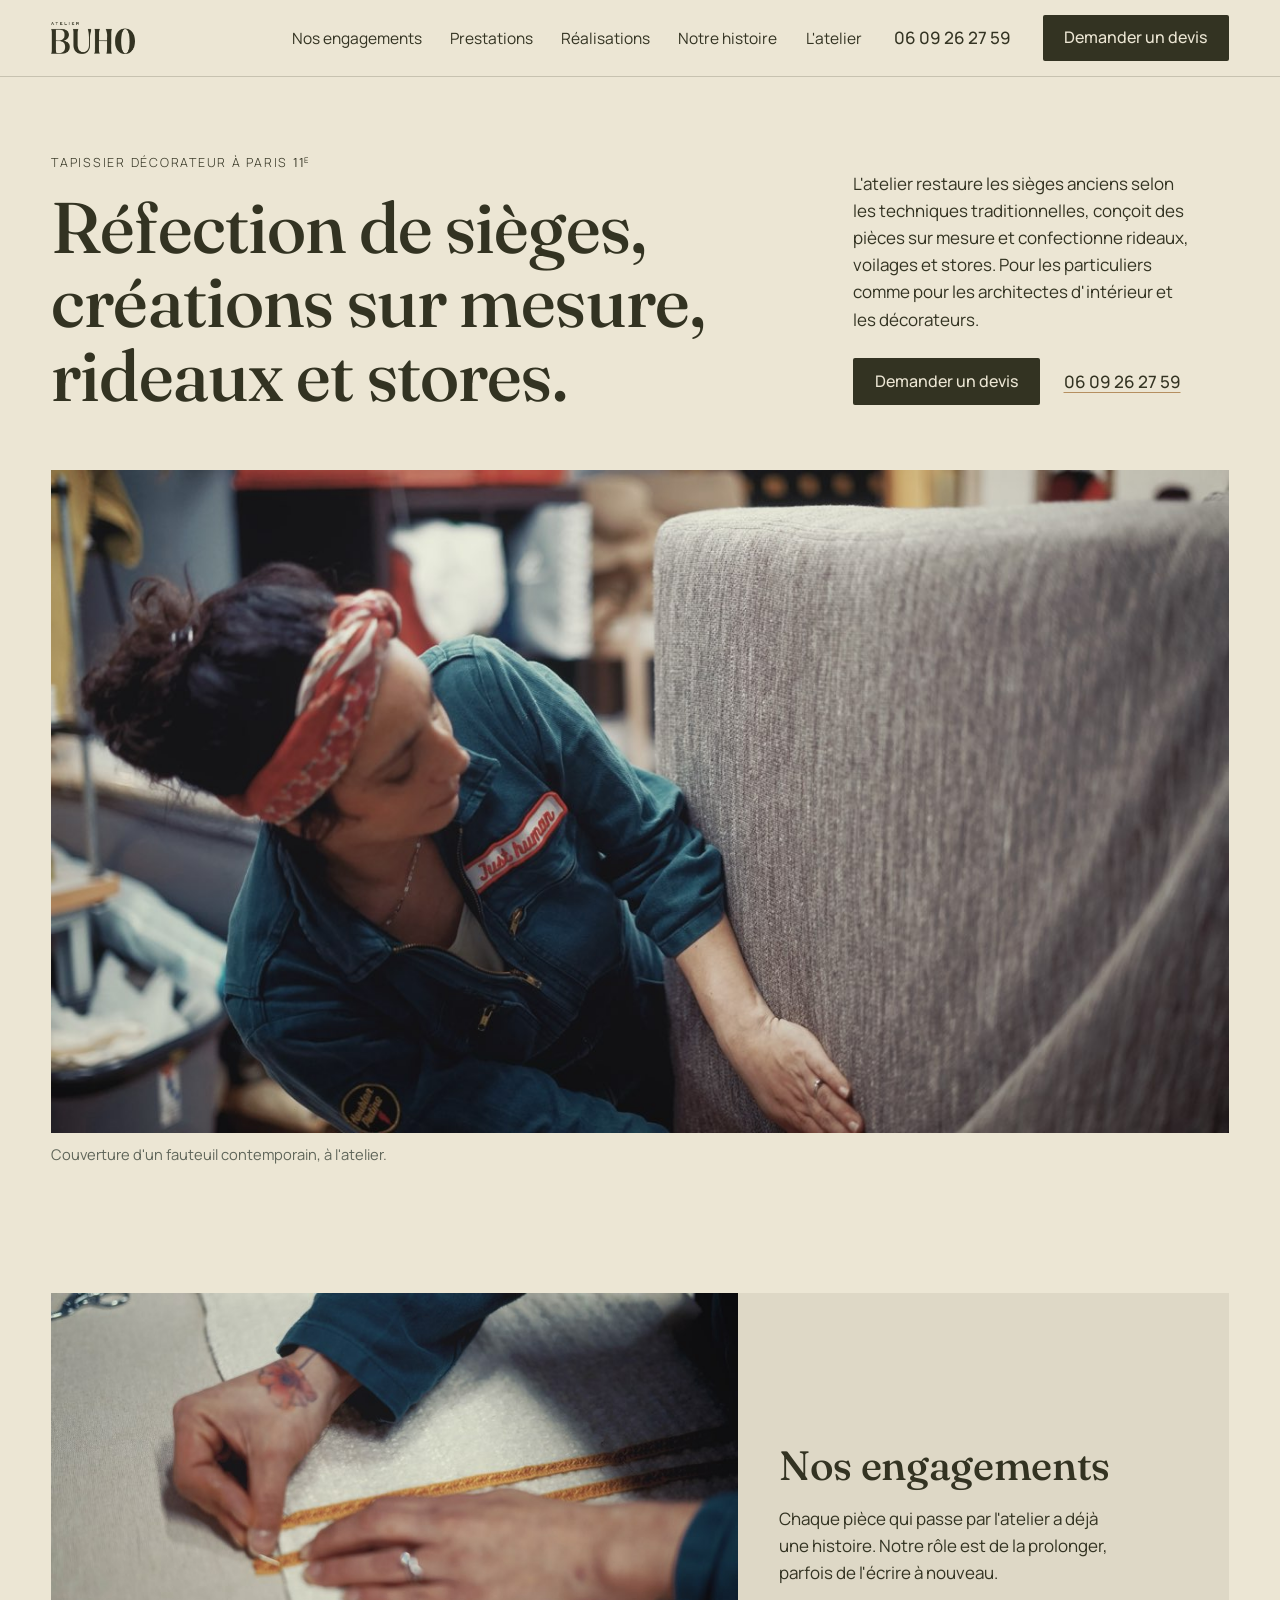
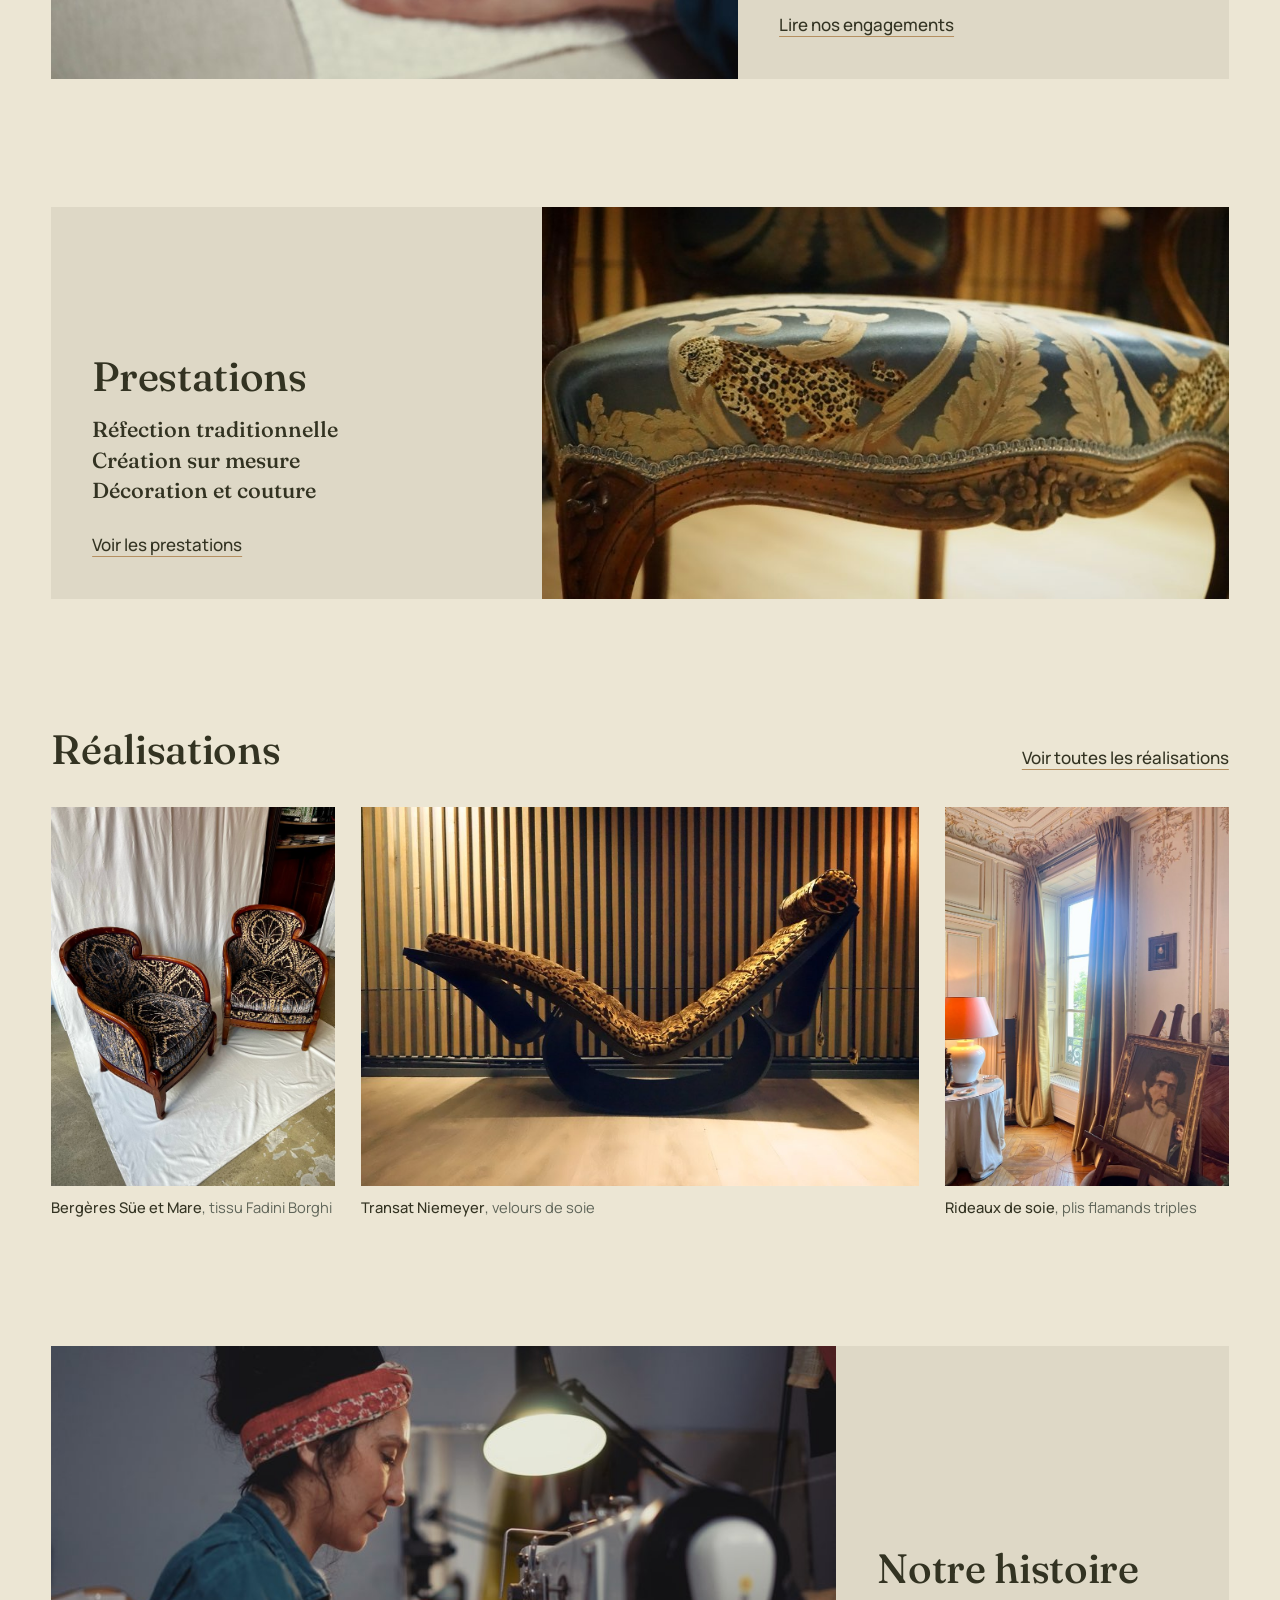
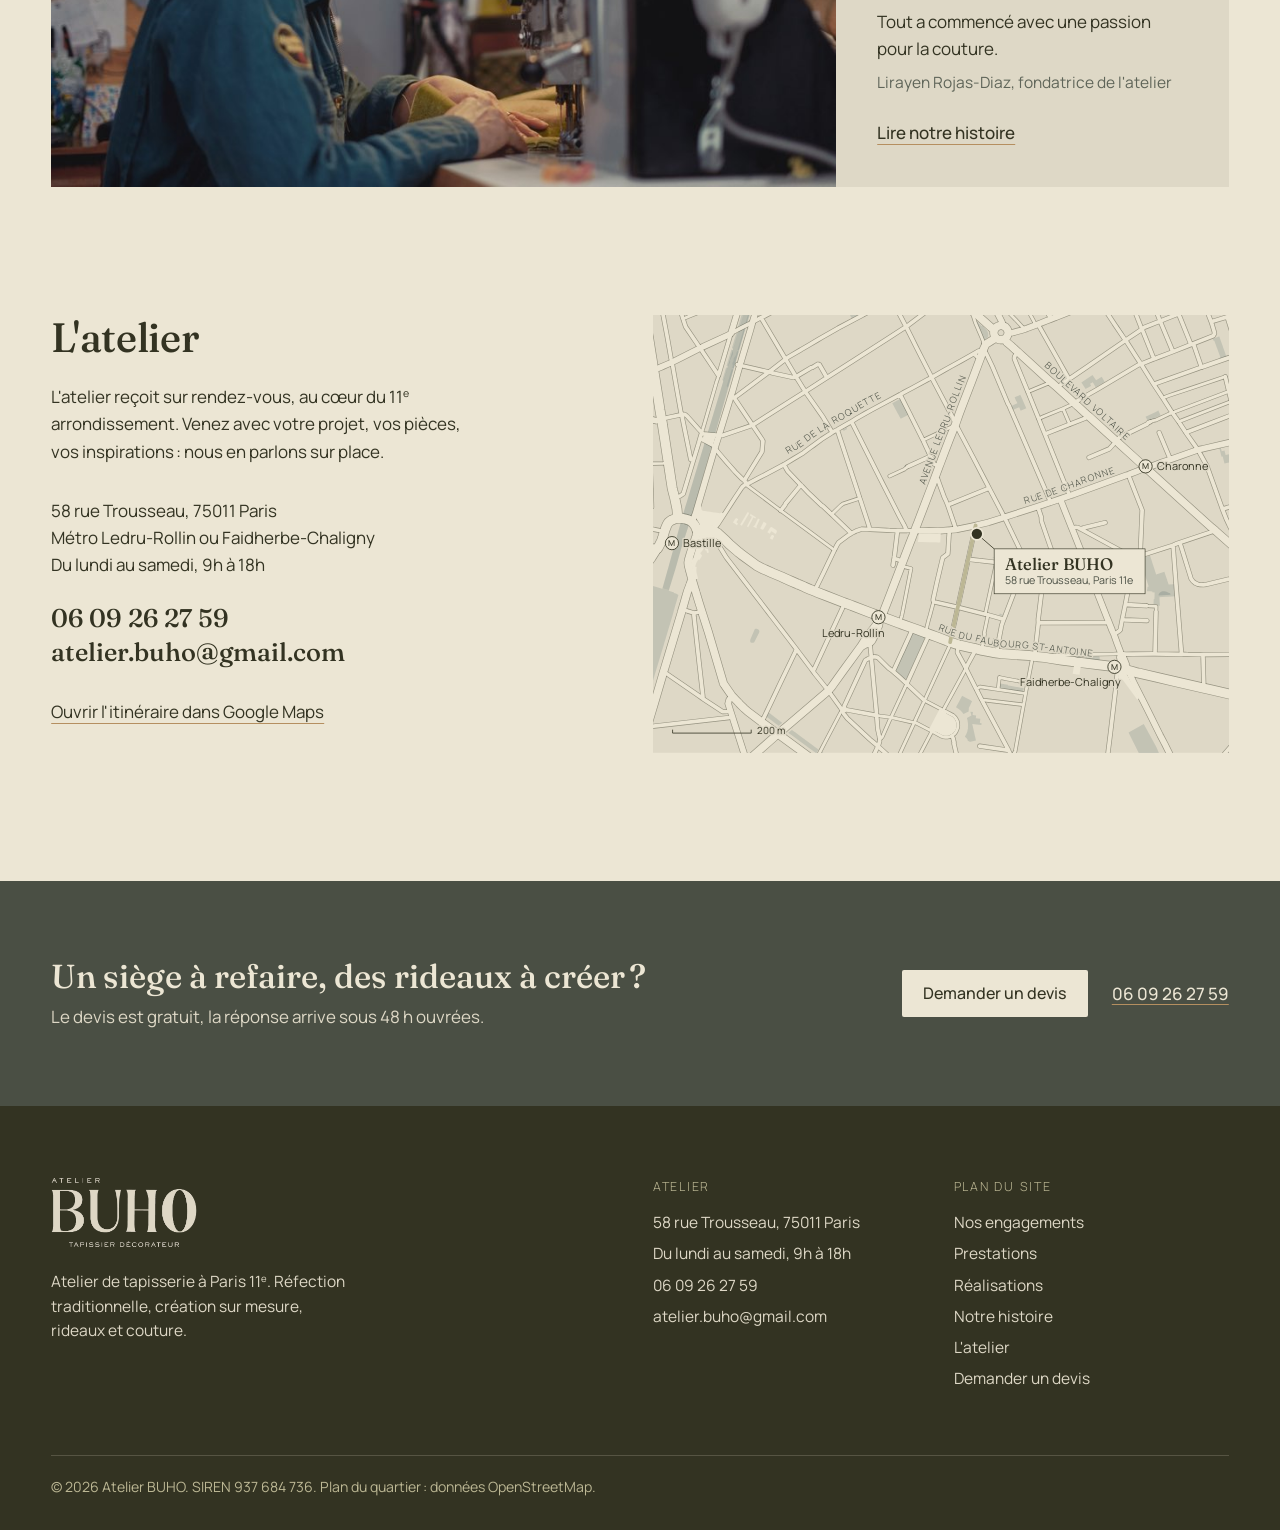
==== commit 15e23acd: "V4 : mobile allégé, en-têtes alignés, section atelier sans filets - Mobile : le premier écran montre" ====
--- a/v4/index.html
+++ b/v4/index.html
@@ -101,11 +101,10 @@
           </div>
           <div class="hero-aside">
             <p>L'atelier restaure les sièges anciens selon les techniques traditionnelles, conçoit des pièces sur mesure et confectionne rideaux, voilages et stores. Pour les particuliers comme pour les architectes d'intérieur et les décorateurs.</p>
-            <p class="actions">
+            <p class="actions" data-cta-zone>
               <a href="contact.html" class="btn">Demander un devis</a>
               <a href="tel:+33609262759" class="tel nowrap">06 09 26 27 59</a>
             </p>
-            <p class="reassure">Devis gratuit, réponse sous 48 h ouvrées.</p>
           </div>
         </div>
         <figure>
@@ -193,28 +192,17 @@
           <div class="place-info">
             <h2>L'atelier</h2>
             <p>L'atelier reçoit sur rendez-vous, au cœur du 11<sup>e</sup> arrondissement. Venez avec votre projet, vos pièces, vos inspirations : nous en parlons sur place.</p>
-            <dl class="info">
-              <div>
-                <dt>Adresse</dt>
-                <dd>58 rue Trousseau, 75011 Paris</dd>
-              </div>
-              <div>
-                <dt>Métro</dt>
-                <dd>Ledru-Rollin, Faidherbe-Chaligny</dd>
-              </div>
-              <div>
-                <dt>Horaires</dt>
-                <dd>Du lundi au samedi, 9h à 18h</dd>
-              </div>
-              <div>
-                <dt>Téléphone</dt>
-                <dd><a href="tel:+33609262759" class="nowrap">06 09 26 27 59</a></dd>
-              </div>
-              <div>
-                <dt>Email</dt>
-                <dd><a href="mailto:atelier.buho@gmail.com">atelier.buho@gmail.com</a></dd>
-              </div>
-            </dl>
+            <address class="coords">
+              <p class="lines">
+                <span>58 rue Trousseau, 75011 Paris</span>
+                <span>Métro Ledru-Rollin ou Faidherbe-Chaligny</span>
+                <span>Du lundi au samedi, 9h à 18h</span>
+              </p>
+              <p class="big">
+                <a href="tel:+33609262759" class="nowrap">06 09 26 27 59</a>
+                <a href="mailto:atelier.buho@gmail.com">atelier.buho@gmail.com</a>
+              </p>
+            </address>
             <a class="more" href="https://www.google.com/maps/search/?api=1&amp;query=58+rue+Trousseau+75011+Paris" target="_blank" rel="noopener">Ouvrir l'itinéraire dans Google Maps</a>
           </div>
           <!-- CARTE -->
@@ -297,7 +285,7 @@
       </div>
     </section>
 
-    <section class="closing">
+    <section class="closing" data-cta-zone>
       <div class="wrap">
         <div>
           <p class="closing-title">Un siège à refaire, des rideaux à créer ?</p>
@@ -340,12 +328,12 @@
           </ul>
         </div>
       </div>
-      <p class="footer-legal">© 2026 Atelier BUHO. SIREN 937 684 736. Plan du quartier : données <a href="https://www.openstreetmap.org/copyright" target="_blank" rel="noopener">OpenStreetMap</a>.</p>
+      <p class="footer-legal">© 2026 Atelier BUHO. SIREN 937 684 736. Plan du quartier : données <a href="https://www.openstreetmap.org/copyright" target="_blank" rel="noopener">OpenStreetMap</a>.</p>
     </div>
   </footer>
 
-  <div class="call-bar">
-    <a href="tel:+33609262759" class="btn btn-line">Appeler</a>
+  <div class="call-bar" id="call-bar">
+    <a href="tel:+33609262759" class="tel nowrap">06 09 26 27 59</a>
     <a href="contact.html" class="btn">Demander un devis</a>
   </div>
 
--- a/v4/styles.css
+++ b/v4/styles.css
@@ -213,7 +213,6 @@
 .hero .display span { display: block; }
 .hero-aside p { max-width: 34ch; }
 .hero-aside .actions { margin-top: 1.6rem; }
-.hero-aside .reassure { margin-top: 0.9rem; font-size: 0.92rem; color: var(--muted); }
 
 /* ---------- Accueil : rubriques (un visuel, quelques mots, un lien) ----------
    Chaque rubrique est un bloc fermé : la photo et un panneau crème accolé,
@@ -244,7 +243,7 @@
   text-decoration: none;
 }
 .teaser-list a:hover { text-decoration: underline; text-decoration-thickness: 1px; }
-.teaser-head {
+.teaser-head, .group-head {
   display: flex;
   flex-wrap: wrap;
   justify-content: space-between;
@@ -252,7 +251,7 @@
   gap: 0.75rem 2rem;
   margin-bottom: clamp(1.5rem, 3vw, 2.25rem);
 }
-.teaser-head .more { margin-top: 0; }
+.teaser-head .more, .group-head .more { margin-top: 0; }
 
 /* ---------- Accueil : l'atelier ---------- */
 .place-section { padding-bottom: var(--space); scroll-margin-top: 6.5rem; }
@@ -260,17 +259,18 @@
 .place-info { grid-column: 1 / span 5; }
 .place-info h2 { margin-bottom: 1.5rem; }
 .place-info > p { max-width: 42ch; margin-bottom: 2rem; }
-.info > div {
-  display: grid;
-  grid-template-columns: 7.5rem 1fr;
-  column-gap: 1rem;
-  align-items: baseline;
-  padding-block: 0.95rem;
-  border-top: 1px solid var(--rule);
-}
-.info > div:last-child { border-bottom: 1px solid var(--rule); }
-.info dt { color: var(--muted); }
-.place-info .more { margin-top: 1.5rem; font-weight: 400; }
+/* Coordonnées : un simple bloc d'adresse, sans filets ni soulignés */
+.coords { font-style: normal; }
+.coords p + p { margin-top: 1.4rem; }
+.coords .lines span { display: block; }
+.coords .big a {
+  display: block;
+  width: fit-content;
+  font: 500 clamp(1.3rem, 2vw, 1.7rem)/1.35 var(--serif);
+  text-decoration: none;
+}
+.coords .big a:hover { text-decoration: underline; text-decoration-thickness: 1px; }
+.place-info .more { margin-top: 1.75rem; font-weight: 400; }
 /* Plan du quartier, dessiné à partir des données OpenStreetMap (rues réelles) */
 .place-map { grid-column: 7 / -1; margin: 0; }
 .place-map .plan { display: block; overflow: hidden; }
@@ -280,15 +280,8 @@
 .quote { padding-bottom: var(--space); }
 .quote > .cols { align-items: start; }
 .quote-direct { grid-column: 1 / span 5; }
-.quote-direct .big a {
-  display: block;
-  width: fit-content;
-  font: 500 clamp(1.5rem, 2.6vw, 2.2rem)/1.3 var(--serif);
-  text-decoration: none;
-}
-.quote-direct .big a:hover { text-decoration: underline; text-decoration-thickness: 1px; }
-.quote-direct .info { margin-top: 2rem; }
-.quote-direct .note { margin-top: 1.25rem; max-width: 40ch; color: var(--muted); }
+.quote-direct .coords .big a { font-size: clamp(1.5rem, 2.6vw, 2.2rem); line-height: 1.3; }
+.quote-direct .note { margin-top: 1.5rem; max-width: 40ch; color: var(--muted); }
 .quote-form {
   grid-column: 7 / -1;
   padding: clamp(1.5rem, 3.2vw, 3rem);
@@ -339,16 +332,16 @@
 
 /* ---------- Pages intérieures ---------- */
 .page-head { padding-block: clamp(2.5rem, 6vw, 5rem) clamp(2.75rem, 6vw, 4.75rem); }
-.page-head > .cols { align-items: end; }
+/* Hauteur réservée pour le chapeau le plus long : le titre tombe ainsi au même endroit
+   sur toutes les pages, quel que soit le nombre de lignes du chapeau. */
+.page-head { --lead-size: clamp(1.15rem, 1.65vw, 1.45rem); --lead-lines: 4; }
+.page-head > .cols { align-items: end; min-height: calc(var(--lead-size) * 1.38 * var(--lead-lines) + 0.45rem); }
 .page-head h1 { grid-column: 1 / span 7; }
 .page-head .lead {
   grid-column: 8 / -1;
   padding-bottom: 0.45rem;
-  font: 500 clamp(1.15rem, 1.65vw, 1.45rem)/1.38 var(--serif);
-}
-.page-head .lead.plain { font: inherit; max-width: 46ch; }
-.page-head .lead.under { grid-column: 1 / -1; margin-top: 1rem; padding-bottom: 0; }
-.page-nav { display: flex; flex-wrap: wrap; gap: 0.5rem 1.75rem; margin-top: 1.25rem; font: 400 1.0625rem/1.6 var(--sans); }
+  font: 500 var(--lead-size)/1.38 var(--serif);
+}
 
 /* Engagements : un visuel et un texte par engagement, en alternance */
 .chapter { padding-bottom: var(--space); }
@@ -359,30 +352,28 @@
 .chapter.flip .chapter-text { grid-column: 1 / span 4; }
 .chapter-text p { margin-top: 1.1rem; max-width: 36ch; }
 
-/* Prestations : un texte court, puis les photos */
+/* Prestations : les photos, puis un texte court */
 .service { padding-bottom: var(--space); scroll-margin-top: 6.5rem; }
-.service-head { align-items: start; margin-bottom: clamp(1.75rem, 3.5vw, 2.75rem); }
-.service-head h2 { grid-column: 1 / span 5; }
-.service-body { grid-column: 7 / -1; padding-top: 0.35rem; }
+/* Le titre et le texte suivent les photos, sur les mêmes colonnes que l'en-tête de page */
+.service-head { align-items: start; margin-top: clamp(1.75rem, 3.5vw, 2.5rem); }
+.service-head h2 { grid-column: 1 / span 7; }
+.service-body { grid-column: 8 / -1; padding-top: 0.35rem; }
 .service-body p { max-width: 50ch; }
 .service-body .items { margin-top: 0.9rem; color: var(--muted); }
 
 /* Réalisations */
 .group { padding-bottom: var(--space); scroll-margin-top: 6.5rem; }
 .group h2 { margin-bottom: clamp(1.5rem, 3vw, 2.25rem); }
+.group-head h2 { margin-bottom: 0; }
 
 /* Notre histoire */
 .story-section { padding-bottom: var(--space); }
 .story { align-items: start; }
 .story-side { grid-column: 1 / span 4; }
 .story-text { grid-column: 6 / -1; }
-.story-text .opening {
-  font: 500 clamp(1.3rem, 2.15vw, 1.85rem)/1.3 var(--serif);
-  max-width: 22em;
-  margin-bottom: 1.5rem;
-}
 .story-text p { max-width: 52ch; }
 .story-text p + p { margin-top: 1.1rem; }
+.story-text .byline { margin-top: 1.5rem; }
 .story-text figure { margin-top: clamp(2rem, 4vw, 3.25rem); }
 .byline { color: var(--muted); }
 
@@ -430,8 +421,14 @@
 }
 
 /* ---------- Écrans intermédiaires : l'en-tête se resserre ---------- */
+@media (max-width: 1439px) {
+  .page-head { --lead-lines: 5; }
+}
 @media (max-width: 1180px) {
   .header-tel { display: none; }
+}
+@media (max-width: 1020px) {
+  .page-head { --lead-lines: 6; }
 }
 @media (max-width: 1080px) {
   .site-header .wrap { gap: 1.25rem; }
@@ -471,13 +468,20 @@
   .place-section, .service, .group { scroll-margin-top: 4.5rem; }
 
   .cols { display: block; }
-  .hero-aside { margin-top: 1.75rem; padding-bottom: 0; }
-  .hero-aside p { max-width: 46ch; }
+  /* Ouverture : le titre, le bouton et la photo d'abord ; le texte passe sous la photo
+     pour alléger le premier écran. */
+  .hero .wrap { display: flex; flex-direction: column; }
+  .hero-head, .hero-aside { display: contents; }
+  .hero-title { order: 1; }
+  .hero-aside .actions { order: 2; margin-top: 1.6rem; }
+  .hero figure { order: 3; margin-top: 2rem; }
+  .hero-aside > p:first-child { order: 4; margin-top: 1.75rem; max-width: 46ch; }
 
   .teaser-text { padding: 1.5rem 1.25rem 1.75rem; }
   .chapter-text { margin-top: 1.5rem; }
   .teaser-text p, .chapter-text p { max-width: 46ch; }
 
+  .page-head > .cols { min-height: 0; }
   .page-head .lead { margin-top: 1.5rem; padding-bottom: 0; max-width: 34em; }
   .service-body { margin-top: 1rem; padding-top: 0; }
 
@@ -488,9 +492,13 @@
 
   .quote-form { margin-top: 2.75rem; }
 
+  /* Le numéro et le bouton restent à portée de pouce, mais seulement quand
+     aucun bouton de devis n'est déjà visible dans la page (voir site.js). */
   .call-bar {
     display: flex;
-    gap: 0.6rem;
+    align-items: center;
+    justify-content: space-between;
+    gap: 1rem;
     position: fixed;
     left: 0;
     right: 0;
@@ -499,10 +507,15 @@
     padding: 0.6rem var(--gutter) calc(0.6rem + env(safe-area-inset-bottom));
     background: var(--cream-light);
     border-top: 1px solid var(--rule);
+    transform: translateY(100%);
+    visibility: hidden;
+    transition: transform 0.25s ease, visibility 0s linear 0.25s;
   }
-  .call-bar .btn { flex: 1; padding: 0.85rem 0.5rem; text-align: center; }
+  .call-bar.is-visible { transform: none; visibility: visible; transition: transform 0.25s ease; }
+  .call-bar .tel { font-weight: 500; text-decoration: none; }
+  .call-bar .btn { padding: 0.8rem 1.1rem; }
   /* Le pied de page garde de la place sous lui pour ne pas être masqué par la barre */
-  .has-bar .site-footer { padding-bottom: 6.5rem; }
+  .has-bar .site-footer { padding-bottom: 5.5rem; }
 
   .site-footer .cols { display: grid; grid-template-columns: 1fr 1fr; row-gap: 2.25rem; }
   .footer-brand { grid-column: 1 / -1; }
@@ -516,9 +529,9 @@
   .row { display: block; }
   .row figure + figure { margin-top: 1.5rem; }
   .fields-2 { display: block; }
-  .info > div { grid-template-columns: 6.25rem 1fr; }
   /* Sur petit écran, le plan se resserre autour de l'atelier pour rester lisible */
   .place-map .plan { aspect-ratio: 1 / 1; }
   .place-map svg { width: 170%; max-width: none; margin-left: calc(50% - 170% * 0.572); margin-top: calc(50% - 170% * 0.38); }
   .place-map .d-only { display: none; }
 }
+@media (prefers-reduced-motion: reduce) { .call-bar, .call-bar.is-visible { transition: none; } }
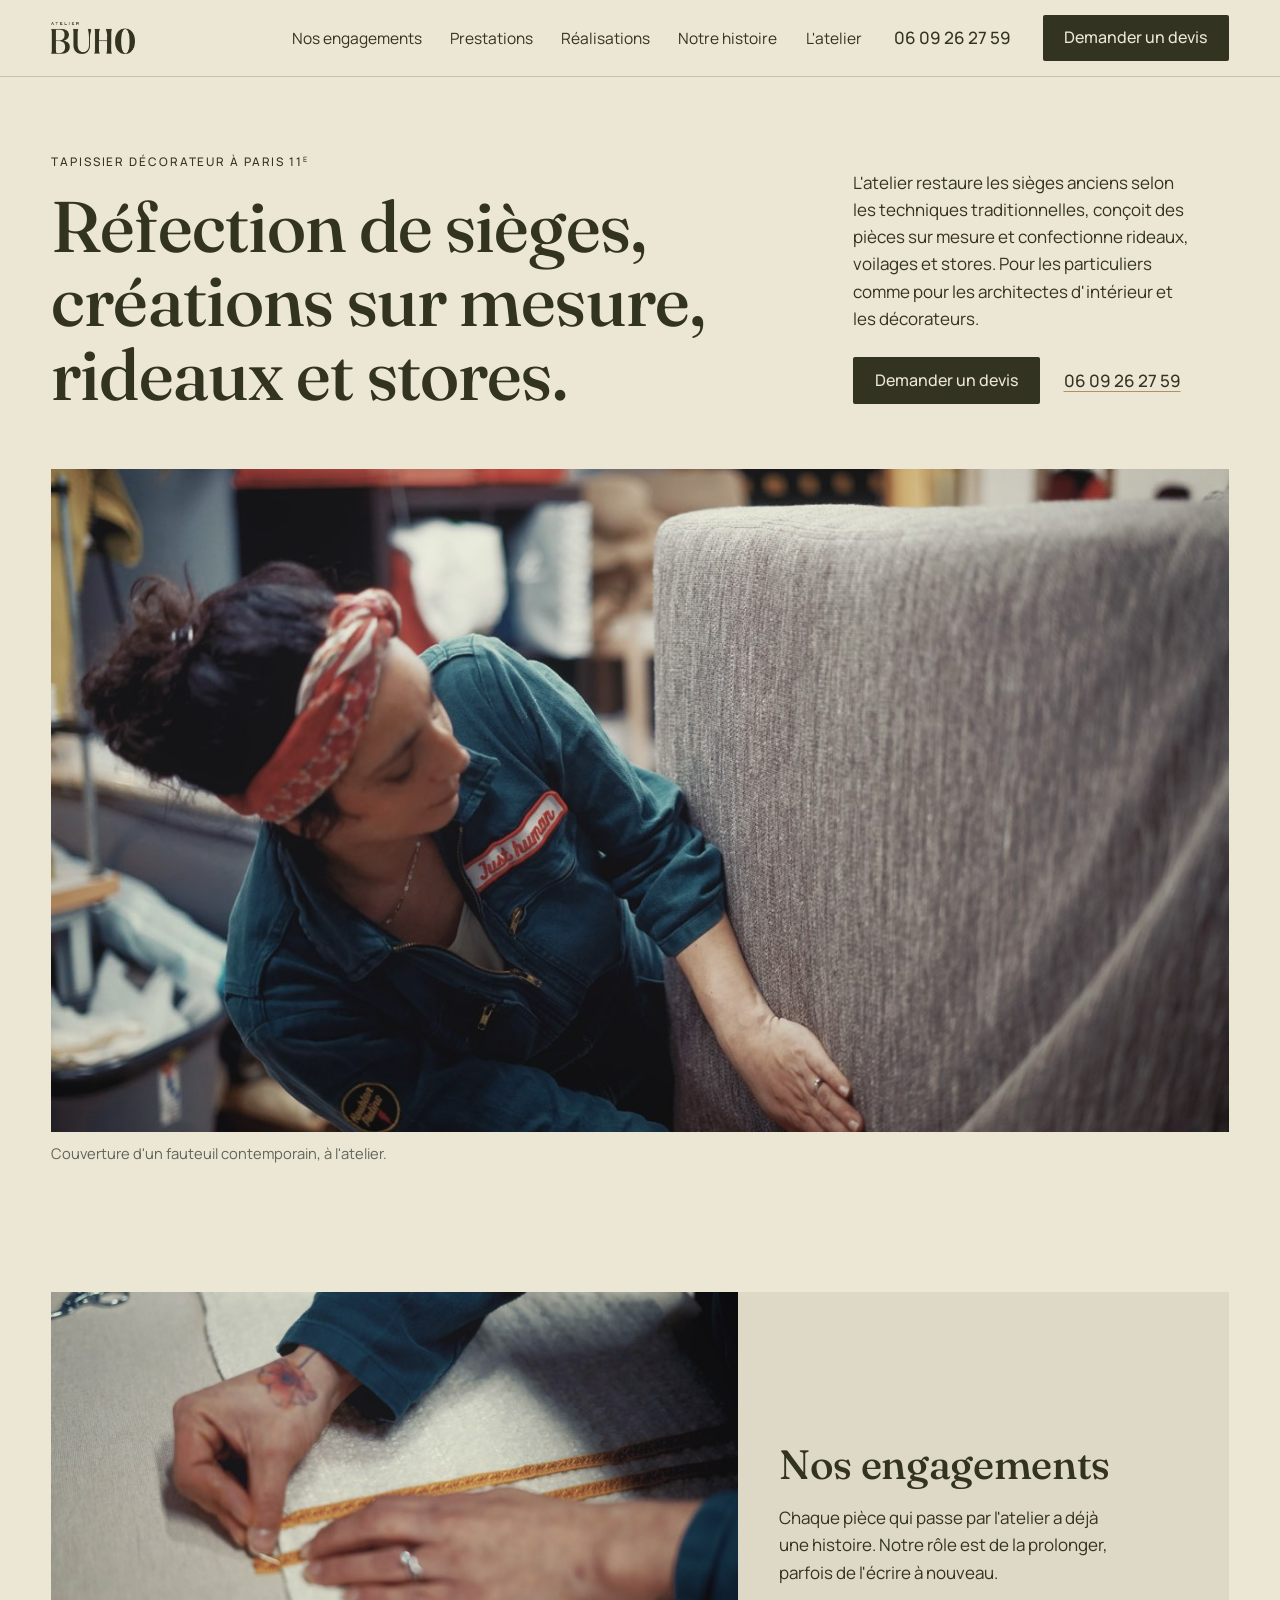
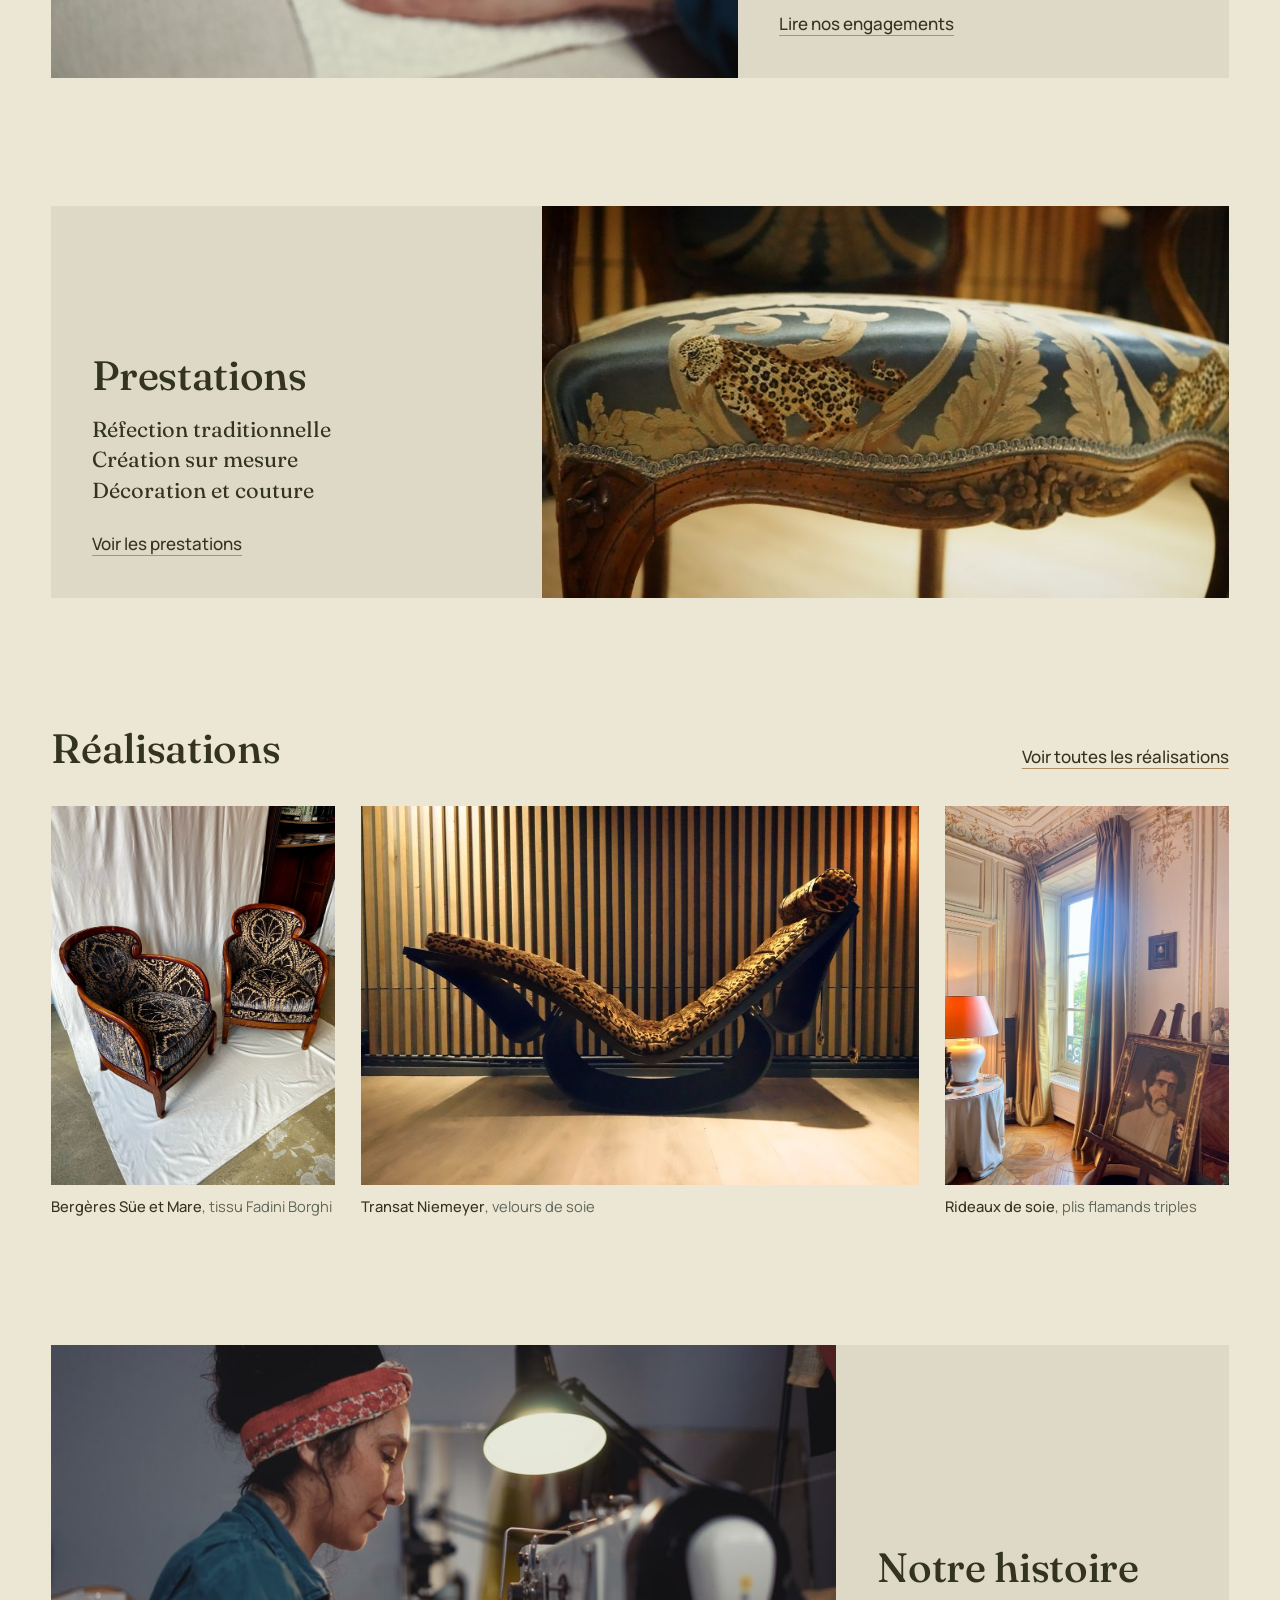
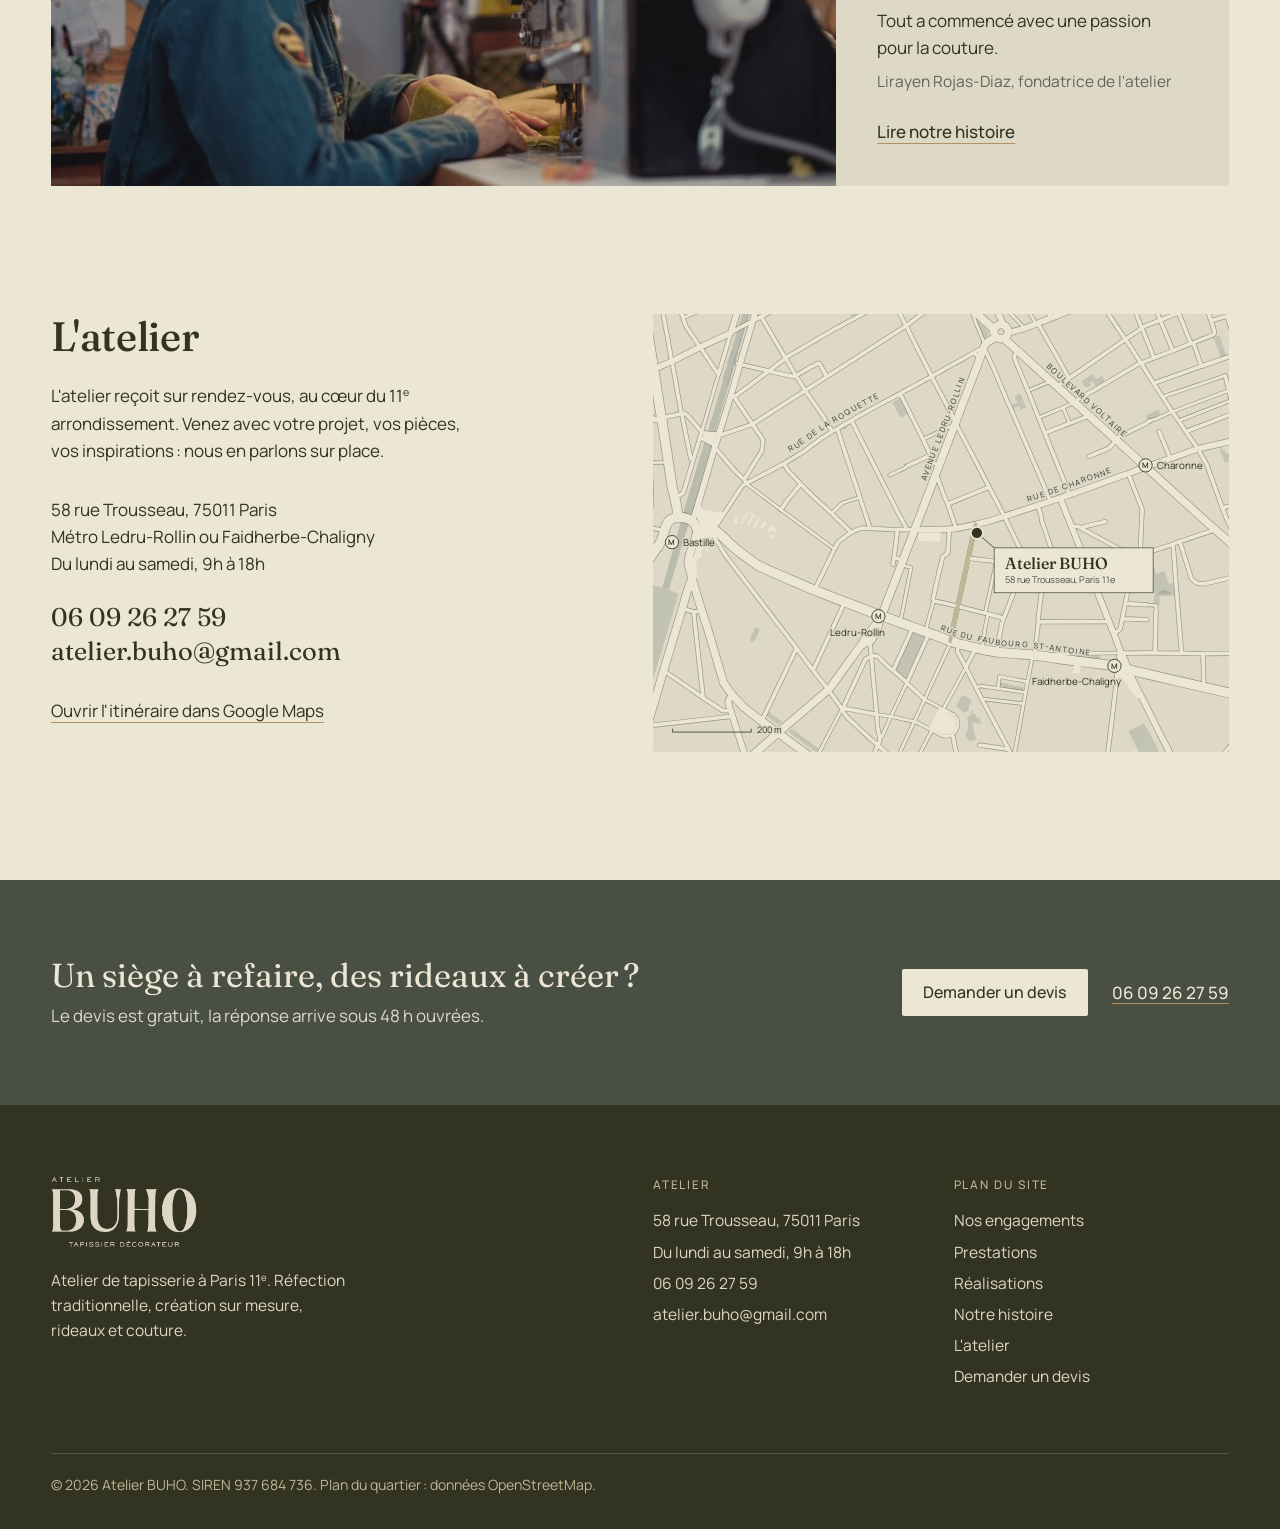
==== commit d84b2993: "Mise en ligne : V4 réglée pour Fraunces et Manrope Fusion de la branche v4-accueil-et-pages dans mai" ====
--- a/v4/index.html
+++ b/v4/index.html
@@ -61,12 +61,12 @@
   }
   </script>
 
-  <!-- Substituts web (utilisés seulement si les polices de la charte ne sont pas disponibles) -->
+  <!-- Polices du site : Fraunces (titres) et Manrope (texte) -->
   <link rel="preconnect" href="https://fonts.googleapis.com" />
   <link rel="preconnect" href="https://fonts.gstatic.com" crossorigin />
-  <link href="https://fonts.googleapis.com/css2?family=Fraunces:opsz,wght@9..144,500&display=swap" rel="stylesheet" />
+  <link href="https://fonts.googleapis.com/css2?family=Fraunces:opsz,wght@9..144,400;9..144,500&display=swap" rel="stylesheet" />
   <link href="https://fonts.googleapis.com/css2?family=Manrope:wght@400;500&display=swap" rel="stylesheet" />
-  <link rel="stylesheet" href="styles.css" />
+  <link rel="stylesheet" href="styles.css?v=5" />
 </head>
 <body class="has-bar">
 
@@ -242,7 +242,7 @@
 <use href="#r-primary" stroke="#ece6d4" stroke-width="16.0"/>
 <path d="M560.1 365.4L559.0 370.2L547.5 423.5L546.3 428.3L530.0 503.6L529.1 507.4 M529.1 507.4L528.1 511.9L516.9 562.7L515.9 568.1" stroke="#bcb794" stroke-width="6.5"/>
 </g>
-<g font-family="'Sackers Gothic', Bilo, Manrope, sans-serif" font-weight="300" font-size="16" letter-spacing="1.7" fill="#4a4f44" stroke="#ded8c6" stroke-width="5" stroke-linejoin="round" paint-order="stroke" style="text-transform:uppercase">
+<g font-family="Manrope, sans-serif" font-weight="500" font-size="13.5" letter-spacing="2.4" fill="#4a4f44" stroke="#ded8c6" stroke-width="5" stroke-linejoin="round" paint-order="stroke" style="text-transform:uppercase">
 <path id="n-0" d="M75.9 372.5L93.0 372.6L97.4 372.7L101.1 373.0L104.3 374.1L113.1 379.4L126.5 391.8L132.6 398.0L148.5 411.7L153.1 415.4L155.8 417.4L180.1 435.1L191.0 440.8L194.1 442.0L208.2 448.4L222.8 454.4L235.1 460.0L239.9 462.1L250.6 466.8L252.8 467.7L261.4 471.5L262.7 472.1L272.6 476.4L280.6 479.6L286.5 482.0L299.5 487.0L328.7 498.3L332.8 499.9L338.5 502.0L344.4 504.2L346.0 504.8L377.0 516.7L386.0 520.0L397.2 523.8L410.8 528.9L418.9 531.8L428.2 535.3L430.9 536.4L451.0 543.7L459.8 546.7L472.5 551.6L474.9 552.4L479.8 554.2L493.8 559.3L510.2 565.6L515.9 568.1L530.7 572.8L537.4 574.4L550.5 577.3L560.2 579.3L566.0 581.0L570.7 582.2L587.0 585.2L593.3 586.4L596.3 586.8L605.3 587.9L652.4 591.2L660.5 592.2L666.6 593.2L679.5 594.4L685.6 595.3L687.8 595.7L710.7 599.4L718.2 600.3L731.1 601.9L734.8 602.4L739.7 602.9L743.7 603.4L776.8 607.6L798.7 610.3L800.1 610.4L808.2 612.4L812.5 613.7L824.4 616.7L837.8 620.4L842.9 621.7L873.4 628.7L905.5 636.1L956.4 647.8L966.3 650.0" fill="none" stroke="none"/>
 <text dy="-12"><textPath href="#n-0" startOffset="598" text-anchor="middle">Rue du Faubourg St-Antoine</textPath></text>
 <path id="n-1" d="M381.9 561.1L379.8 559.0L378.5 558.0L376.4 557.2L373.3 556.4L378.4 550.2L388.2 537.5L392.4 533.5L393.0 532.2L395.1 528.1L397.2 523.8L399.8 516.4L411.1 487.1L430.8 435.8L432.3 431.7L433.8 427.8L445.6 397.0L449.7 386.6L451.0 383.3L454.2 374.4L458.7 363.1L459.8 360.2L469.0 336.1L482.7 300.3L485.6 292.8L489.2 282.9L496.8 262.6L498.9 257.1L505.4 239.8L514.6 215.9L519.5 203.7L525.3 189.5L530.9 173.4L536.6 158.1L551.3 120.2L552.5 117.2L567.6 76.9L569.4 72.2L573.8 59.5" fill="none" stroke="none"/>
@@ -254,28 +254,36 @@
 <path id="n-4" d="M610.9 41.1L613.5 46.0L614.5 47.5L616.7 49.4L623.4 55.0L633.8 64.5L640.2 70.3L691.0 116.6L699.3 123.7L701.4 125.6L715.2 138.2L724.5 146.6L726.3 148.3L731.0 152.7L735.2 156.4L737.7 158.6L741.7 162.3L755.8 175.2L757.2 176.3L757.9 176.9L787.2 203.6L797.7 213.1L803.2 217.9L804.2 218.9L849.8 260.2L856.1 265.9L862.9 272.2L921.6 325.7L969.6 368.8" fill="none" stroke="none"/>
 <text dy="-12"><textPath href="#n-4" startOffset="179" text-anchor="middle">Boulevard Voltaire</textPath></text>
 </g>
-<g font-family="Bilo, Manrope, sans-serif" font-size="19" fill="#333322" stroke="#ded8c6" stroke-width="5" stroke-linejoin="round" paint-order="stroke">
+<g font-family="Manrope, sans-serif" font-size="17" fill="#333322" stroke="#ded8c6" stroke-width="5" stroke-linejoin="round" paint-order="stroke">
+<g>
 <circle cx="391.4" cy="524.7" r="11.5" fill="#ece6d4" stroke="#333322" stroke-width="1.5" paint-order="normal"/>
-<text x="391.4" y="529.9" text-anchor="middle" font-weight="500" font-size="14.5" stroke="none">M</text>
+<text x="391.4" y="529.9" text-anchor="middle" font-weight="600" font-size="13.5" stroke="none">M</text>
 <text x="403.4" y="558.7" text-anchor="end">Ledru-Rollin</text>
+</g>
+<g>
 <circle cx="801.1" cy="610.9" r="11.5" fill="#ece6d4" stroke="#333322" stroke-width="1.5" paint-order="normal"/>
-<text x="801.1" y="616.1" text-anchor="middle" font-weight="500" font-size="14.5" stroke="none">M</text>
+<text x="801.1" y="616.1" text-anchor="middle" font-weight="600" font-size="13.5" stroke="none">M</text>
 <text x="813.1" y="644.9" text-anchor="end">Faidherbe-Chaligny</text>
+</g>
+<g class="d-only">
 <circle cx="32.9" cy="396.1" r="11.5" fill="#ece6d4" stroke="#333322" stroke-width="1.5" paint-order="normal"/>
-<text x="32.9" y="401.3" text-anchor="middle" font-weight="500" font-size="14.5" stroke="none">M</text>
+<text x="32.9" y="401.3" text-anchor="middle" font-weight="600" font-size="13.5" stroke="none">M</text>
 <text x="51.9" y="402.6">Bastille</text>
+</g>
+<g class="d-only">
 <circle cx="855.2" cy="262.8" r="11.5" fill="#ece6d4" stroke="#333322" stroke-width="1.5" paint-order="normal"/>
-<text x="855.2" y="268.0" text-anchor="middle" font-weight="500" font-size="14.5" stroke="none">M</text>
+<text x="855.2" y="268.0" text-anchor="middle" font-weight="600" font-size="13.5" stroke="none">M</text>
 <text x="874.2" y="269.3">Charonne</text>
 </g>
+</g>
 <path d="M562.3 380.0L592.3 406.0" stroke="#333322" stroke-width="1.4" fill="none"/>
-<rect x="592.3" y="406.0" width="262" height="78" fill="#ece6d4" stroke="#333322" stroke-width="1.1"/>
-<text x="610.3" y="442.0" font-family="Nave, Fraunces, Georgia, serif" font-weight="500" font-size="29" fill="#333322">Atelier BUHO</text>
-<text x="610.3" y="467.0" font-family="Bilo, Manrope, sans-serif" font-size="18.5" fill="#4a4f44">58 rue Trousseau, Paris 11e</text>
+<rect x="592.3" y="406.0" width="276" height="78" fill="#ece6d4" stroke="#333322" stroke-width="1.1"/>
+<text x="610.3" y="442.0" font-family="Fraunces, Georgia, serif" font-weight="500" font-size="28" fill="#333322">Atelier BUHO</text>
+<text x="610.3" y="467.0" font-family="Manrope, sans-serif" font-size="16" fill="#4a4f44">58 rue Trousseau, Paris 11e</text>
 <circle cx="562.3" cy="380.0" r="10.5" fill="#333322" stroke="#ece6d4" stroke-width="3"/>
 <g class="d-only">
 <path d="M34 719.8893354979162V725.8893354979162H170.5V719.8893354979162" fill="none" stroke="#333322" stroke-width="1.4"/>
-<text x="180.5" y="726.8893354979162" font-family="Bilo, Manrope, sans-serif" font-size="17" fill="#333322" stroke="#ded8c6" stroke-width="5" stroke-linejoin="round" paint-order="stroke">200 m</text>
+<text x="180.5" y="726.8893354979162" font-family="Manrope, sans-serif" font-size="15.5" fill="#333322" stroke="#ded8c6" stroke-width="5" stroke-linejoin="round" paint-order="stroke">200 m</text>
 </g>
 </svg>
             </a>
@@ -337,7 +345,7 @@
     <a href="contact.html" class="btn">Demander un devis</a>
   </div>
 
-  <script src="site.js"></script>
+  <script src="site.js?v=5"></script>
 
 </body>
 </html>
--- a/v4/styles.css
+++ b/v4/styles.css
@@ -3,32 +3,9 @@
    Feuille de style commune à toutes les pages du dossier v4/.
    ============================================ */
 
-/* Polices de la charte : fichiers locaux dans fonts/ (non publiés : licence).
-   Sans eux, les pages retombent sur Fraunces et Manrope. */
-@font-face {
-  font-family: "Nave";
-  src: url("../fonts/Nave-Medium.otf") format("opentype");
-  font-weight: 500;
-  font-display: swap;
-}
-@font-face {
-  font-family: "Bilo";
-  src: url("../fonts/Bilo-Regular.otf") format("opentype");
-  font-weight: 400;
-  font-display: swap;
-}
-@font-face {
-  font-family: "Bilo";
-  src: url("../fonts/Bilo-Medium.otf") format("opentype");
-  font-weight: 500;
-  font-display: swap;
-}
-@font-face {
-  font-family: "Sackers Gothic";
-  src: url("../fonts/SackersGothicStd-Light.otf") format("opentype");
-  font-weight: 300;
-  font-display: swap;
-}
+/* Polices : Fraunces (titres) et Manrope (texte), chargées depuis Google Fonts.
+   Ce sont les substituts web des polices de la charte (Nave, Bilo, Sackers Gothic),
+   dont les licences web n'ont pas été acquises. Le site est réglé pour ces deux polices. */
 
 :root {
   /* Palette de la charte */
@@ -45,9 +22,8 @@
   --muted: var(--sage);
   --rule: rgba(51, 51, 34, 0.2);
 
-  --serif: "Nave", "Fraunces", Georgia, serif;
-  --sans: "Bilo", "Manrope", system-ui, -apple-system, "Segoe UI", sans-serif;
-  --caps: "Sackers Gothic", "Bilo", "Manrope", system-ui, sans-serif;
+  --serif: "Fraunces", Georgia, "Times New Roman", serif;
+  --sans: "Manrope", system-ui, -apple-system, "Segoe UI", sans-serif;
 
   --gutter: clamp(1.25rem, 4vw, 3.5rem);
   --gap: clamp(1rem, 2vw, 1.75rem);
@@ -98,14 +74,12 @@
   letter-spacing: -0.008em;
 }
 
-/* Petites capitales de la charte : réservées aux libellés */
+/* Libellés en petites capitales espacées */
 .label {
-  font: 300 0.78rem/1.4 var(--caps);
-  letter-spacing: 0.14em;
+  font: 500 0.74rem/1.4 var(--sans);
+  letter-spacing: 0.16em;
   text-transform: uppercase;
 }
-/* Les chiffres de Sackers Gothic se lisent mal (le 1 ressemble à un I) */
-.label .num { font-family: var(--sans); font-weight: 400; letter-spacing: 0.06em; }
 
 .btn {
   display: inline-block;
@@ -239,7 +213,7 @@
 .teaser-text p { max-width: 34ch; }
 .teaser-text .byline { margin-top: 0.5rem; color: var(--muted); font-size: 0.97rem; }
 .teaser-list a {
-  font: 500 clamp(1.2rem, 1.7vw, 1.45rem)/1.4 var(--serif);
+  font: 400 clamp(1.2rem, 1.7vw, 1.45rem)/1.4 var(--serif);
   text-decoration: none;
 }
 .teaser-list a:hover { text-decoration: underline; text-decoration-thickness: 1px; }
@@ -266,7 +240,7 @@
 .coords .big a {
   display: block;
   width: fit-content;
-  font: 500 clamp(1.3rem, 2vw, 1.7rem)/1.35 var(--serif);
+  font: 400 clamp(1.3rem, 2vw, 1.7rem)/1.35 var(--serif);
   text-decoration: none;
 }
 .coords .big a:hover { text-decoration: underline; text-decoration-thickness: 1px; }
@@ -334,13 +308,13 @@
 .page-head { padding-block: clamp(2.5rem, 6vw, 5rem) clamp(2.75rem, 6vw, 4.75rem); }
 /* Hauteur réservée pour le chapeau le plus long : le titre tombe ainsi au même endroit
    sur toutes les pages, quel que soit le nombre de lignes du chapeau. */
-.page-head { --lead-size: clamp(1.15rem, 1.65vw, 1.45rem); --lead-lines: 4; }
-.page-head > .cols { align-items: end; min-height: calc(var(--lead-size) * 1.38 * var(--lead-lines) + 0.45rem); }
+.page-head { --lead-size: clamp(1.1rem, 1.5vw, 1.3rem); --lead-lines: 4; }
+.page-head > .cols { align-items: end; min-height: calc(var(--lead-size) * 1.42 * var(--lead-lines) + 0.45rem); }
 .page-head h1 { grid-column: 1 / span 7; }
 .page-head .lead {
   grid-column: 8 / -1;
   padding-bottom: 0.45rem;
-  font: 500 var(--lead-size)/1.38 var(--serif);
+  font: 400 var(--lead-size)/1.42 var(--serif);
 }
 
 /* Engagements : un visuel et un texte par engagement, en alternance */
@@ -355,7 +329,7 @@
 /* Prestations : les photos, puis un texte court */
 .service { padding-bottom: var(--space); scroll-margin-top: 6.5rem; }
 /* Le titre et le texte suivent les photos, sur les mêmes colonnes que l'en-tête de page */
-.service-head { align-items: start; margin-top: clamp(1.75rem, 3.5vw, 2.5rem); }
+.service-head { align-items: start; margin-top: clamp(2.5rem, 5vw, 3.75rem); }
 .service-head h2 { grid-column: 1 / span 7; }
 .service-body { grid-column: 8 / -1; padding-top: 0.35rem; }
 .service-body p { max-width: 50ch; }
@@ -387,7 +361,7 @@
   align-items: center;
   gap: 1.5rem 3rem;
 }
-.closing-title { font: 500 clamp(1.5rem, 2.6vw, 2.2rem)/1.15 var(--serif); }
+.closing-title { font: 400 clamp(1.5rem, 2.6vw, 2.2rem)/1.15 var(--serif); }
 .closing-sub { margin-top: 0.5rem; color: var(--cream); }
 .closing .btn { background: var(--cream-light); color: var(--olive-black); }
 .closing .btn:hover { background: var(--olive); }
@@ -421,13 +395,11 @@
 }
 
 /* ---------- Écrans intermédiaires : l'en-tête se resserre ---------- */
-@media (max-width: 1439px) {
-  .page-head { --lead-lines: 5; }
-}
 @media (max-width: 1180px) {
   .header-tel { display: none; }
-}
-@media (max-width: 1020px) {
+  .page-head { --lead-lines: 5; }
+}
+@media (max-width: 960px) {
   .page-head { --lead-lines: 6; }
 }
 @media (max-width: 1080px) {
@@ -531,7 +503,7 @@
   .fields-2 { display: block; }
   /* Sur petit écran, le plan se resserre autour de l'atelier pour rester lisible */
   .place-map .plan { aspect-ratio: 1 / 1; }
-  .place-map svg { width: 170%; max-width: none; margin-left: calc(50% - 170% * 0.572); margin-top: calc(50% - 170% * 0.38); }
+  .place-map svg { width: 170%; max-width: none; margin-left: calc(50% - 170% * 0.585); margin-top: calc(50% - 170% * 0.38); }
   .place-map .d-only { display: none; }
 }
 @media (prefers-reduced-motion: reduce) { .call-bar, .call-bar.is-visible { transition: none; } }
